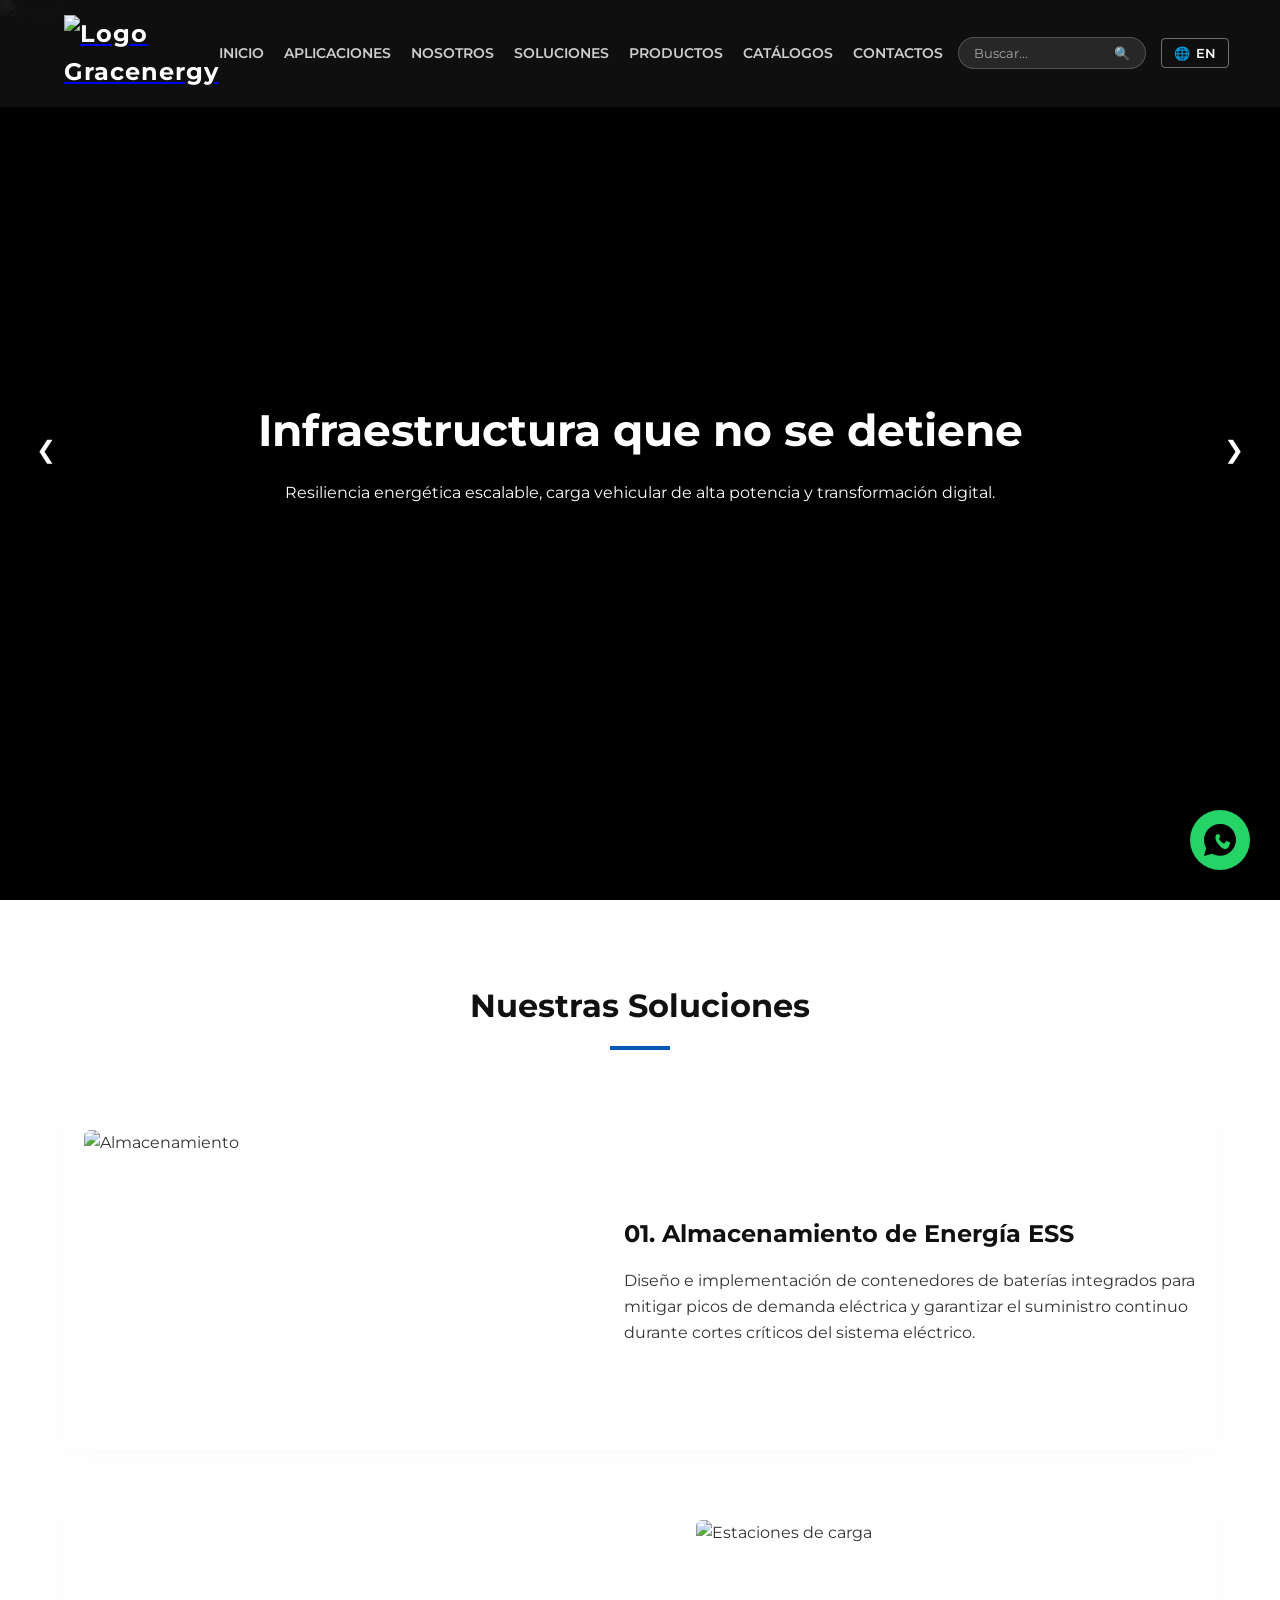
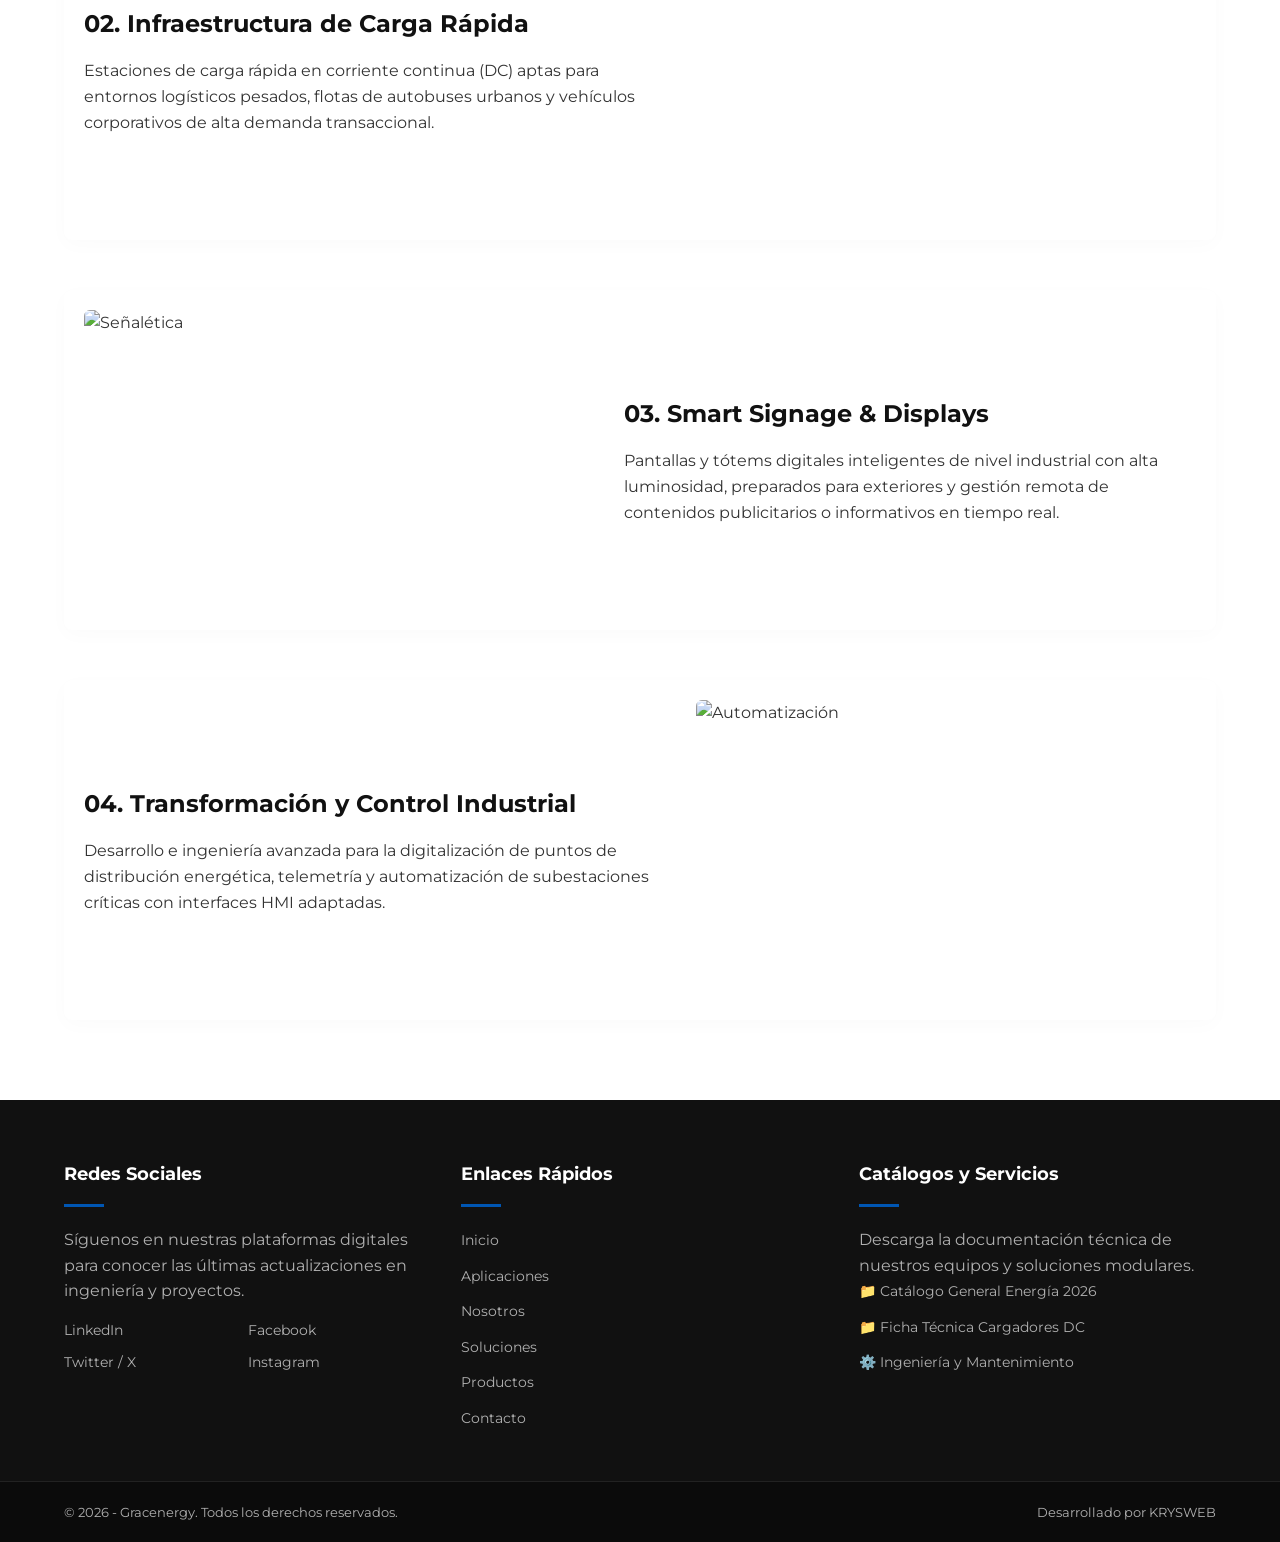
==== index.html @ d06b2e14 "Commit index" ====
<!DOCTYPE html>
<html lang="es">
<head>
    <meta charset="UTF-8">
    <meta name="viewport" content="width=device-width, initial-scale=1.0">
    <title>Gracenergy</title>
    <link rel="preconnect" href="https://fonts.googleapis.com">
    <link rel="preconnect" href="https://fonts.gstatic.com" crossorigin>
    <link href="https://fonts.googleapis.com/css2?family=Montserrat:wght@300;400;600;700&display=swap" rel="stylesheet">
    <link rel="stylesheet" href="style.css">
</head>
<body>

<header class="navbar" id="navbar">
    <div class="nav-container">
        <a href="index.html" class="logo-container">
            <div class="logo-mock">
                <img src="img/logo.png" alt="Logo Gracenergy" class="logo-img">
            </div>
        </a>
        <nav class="nav-menu" id="nav-menu">
            <a href="index.html" class="nav-link" data-key="nav-home">Inicio</a>
            <a href="aplicaciones.html" class="nav-link" data-key="nav-applications">Aplicaciones</a>
            <a href="nosotros.html" class="nav-link" data-key="nav-about">Nosotros</a>
            <a href="soluciones.html" class="nav-link" data-key="nav-solutions">Soluciones</a>
            <a href="productos.html" class="nav-link" data-key="nav-products">Productos</a>
            <a href="catalogos.html" class="nav-link" data-key="nav-catalogos">Catálogos</a>
            <a href="contacto.html" class="nav-link" data-key="nav-contact">Contactos</a>
        </nav>
        
        <div class="search-container">
            <form id="global-search-form" autocomplete="off">
                <input type="text" id="search-input" placeholder="Buscar..." required>
                <button type="submit" id="search-btn">🔍</button>
            </form>
            <div id="search-results-dropdown" class="search-results-box"></div>
        </div>

        <div class="lang-selector">
            <button class="lang-btn" id="lang-btn">🌐 <span id="lang-text">EN</span></button>
        </div>
        <button class="hamburger" id="hamburger" aria-label="Abrir menú">
            <span></span><span></span><span></span>
        </button>
    </div>
</header>

    <section id="inicio" class="carousel-section">
        <div class="carousel-container">
            <div class="carousel-slide active">
                <img src="https://images.unsplash.com/photo-1473341304170-971dccb5ac1e?q=80&w=1920" alt="Slide 1">
                <div class="carousel-caption">
                    <h1 data-key="hero-title">Infraestructura que no se detiene</h1>
                    <p data-key="hero-desc">Resiliencia energética escalable y transformación digital.</p>
                </div>
            </div>
            <div class="carousel-slide">
                <img src="https://images.unsplash.com/photo-1508514177221-188b1cf16e9d?q=80&w=1920" alt="Slide 2">
                <div class="carousel-caption">
                    <h1>Energía Solar Avanzada</h1>
                    <p>Sistemas fotovoltaicos eficientes de alta capacidad industrial.</p>
                </div>
            </div>
            <div class="carousel-slide">
                <img src="https://images.unsplash.com/photo-1548345680-f5475ea5df84?q=80&w=1920" alt="Slide 3">
                <div class="carousel-caption">
                    <h1>Carga Vehicular DC</h1>
                    <p>Infraestructura de carga rápida para flotas comerciales modernas.</p>
                </div>
            </div>
            <div class="carousel-slide">
                <img src="https://images.unsplash.com/photo-1581091226825-a6a2a5aee158?q=80&w=1920" alt="Slide 4">
                <div class="carousel-caption">
                    <h1>Soporte de Ingeniería</h1>
                    <p>Sistemas diseñados bajo estándares rigurosos de resiliencia.</p>
                </div>
            </div>
            <div class="carousel-slide">
                <img src="https://images.unsplash.com/photo-1451187580459-43490279c0fa?q=80&w=1920" alt="Slide 5">
                <div class="carousel-caption">
                    <h1>Sistemas de Almacenamiento</h1>
                    <p>Baterías de alta densidad para continuidad de operaciones.</p>
                </div>
            </div>

            <button class="carousel-arrow prev" id="prevBtn">&#10094;</button>
            <button class="carousel-arrow next" id="nextBtn">&#10095;</button>
        </div>
    </section>

    <section id="soluciones" class="features-vertical section-padding">
        <div class="container">
            <div class="section-header">
                <h2 data-key="solutions-title">Nuestras Soluciones Industriales</h2>
                <div class="bar"></div>
            </div>

            <div class="vertical-list">
                <div class="vertical-item">
                    <div class="item-img-box">
                        <img src="https://images.unsplash.com/photo-1620714223084-8fcacc6dfd8d?q=80&w=600" alt="Almacenamiento">
                    </div>
                    <div class="item-info">
                        <h3>01. Almacenamiento de Energía ESS</h3>
                        <p>Diseño e implementación de contenedores de baterías integrados para mitigar picos de demanda eléctrica y garantizar el suministro continuo durante cortes críticos del sistema eléctrico.</p>
                    </div>
                </div>

                <div class="vertical-item row-reverse">
                    <div class="item-img-box">
                        <img src="https://images.unsplash.com/photo-1563720223185-11003d516935?q=80&w=600" alt="Estaciones de carga">
                    </div>
                    <div class="item-info">
                        <h3>02. Infraestructura de Carga Rápida</h3>
                        <p>Estaciones de carga rápida en corriente continua (DC) aptas para entornos logísticos pesados, flotas de autobuses urbanos y vehículos corporativos de alta demanda transaccional.</p>
                    </div>
                </div>

                <div class="vertical-item">
                    <div class="item-img-box">
                        <img src="https://images.unsplash.com/photo-1460925895917-afdab827c52f?q=80&w=600" alt="Señalética">
                    </div>
                    <div class="item-info">
                        <h3>03. Smart Signage & Displays</h3>
                        <p>Pantallas y tótems digitales inteligentes de nivel industrial con alta luminosidad, preparados para exteriores y gestión remota de contenidos publicitarios o informativos en tiempo real.</p>
                    </div>
                </div>

                <div class="vertical-item row-reverse">
                    <div class="item-img-box">
                        <img src="https://images.unsplash.com/photo-1535557142533-b5e1cc6e2a5d?q=80&w=600" alt="Automatización">
                    </div>
                    <div class="item-info">
                        <h3>04. Transformación y Control Industrial</h3>
                        <p>Desarrollo e ingeniería avanzada para la digitalización de puntos de distribución energética, telemetría y automatización de subestaciones críticas con interfaces HMI adaptadas.</p>
                    </div>
                </div>
            </div>
        </div>
    </section>

    <footer class="main-footer">
        <div class="container footer-grid">
            <div class="footer-col">
                <h3>Redes Sociales</h3>
                <div class="footer-bar"></div>
                <p>Síguenos en nuestras plataformas digitales para conocer las últimas actualizaciones en ingeniería y proyectos.</p>
                <div class="social-links">
                    <a href="#" class="social-item">LinkedIn</a>
                    <a href="#" class="social-item">Facebook</a>
                    <a href="#" class="social-item">Twitter / X</a>
                    <a href="#" class="social-item">Instagram</a>
                </div>
            </div>

            <div class="footer-col">
                <h3>Enlaces Rápidos</h3>
                <div class="footer-bar"></div>
                <ul class="footer-links">
                    <li><a href="#inicio">Inicio</a></li>
                    <li><a href="#aplicaciones">Aplicaciones</a></li>
                    <li><a href="#nosotros">Nosotros</a></li>
                    <li><a href="#soluciones">Soluciones</a></li>
                    <li><a href="#productos">Productos</a></li>
                    <li><a href="#contacto">Contacto</a></li>
                </ul>
            </div>

            <div class="footer-col">
                <h3>Catálogos y Servicios</h3>
                <div class="footer-bar"></div>
                <p>Descarga la documentación técnica de nuestros equipos y soluciones modulares.</p>
                <ul class="catalog-list">
                    <li><a href="#" class="download-link">📁 Catálogo General Energía 2026</a></li>
                    <li><a href="#" class="download-link">📁 Ficha Técnica Cargadores DC</a></li>
                    <li><a href="#" class="download-link">⚙️ Ingeniería y Mantenimiento</a></li>
                </ul>
            </div>
        </div>

        <div class="footer-bottom">
            <div class="container bottom-flex">
                <p>&copy; 2026 - Gracenergy. Todos los derechos reservados.</p>
                <div class="desarrollado">Desarrollado por KRYSWEB</div>
            </div>
        </div>
    </footer>

    <!-- boton de whastapp-->

<a href="https://wa.me/593999999999?text=Hola,%20solicito%20información%20sobre%20sus%20soluciones%20industriales." 
   class="whatsapp-float" 
   target="_blank" 
   rel="noopener noreferrer" 
   aria-label="Contacto por WhatsApp">
    <svg viewBox="0 0 32 32" class="whatsapp-icon">
        <path d="M16 0c-8.837 0-16 7.163-16 16 0 2.825.737 5.58 2.141 8.005l-2.141 7.995 8.176-2.145c2.351 1.28 5.019 1.956 7.824 1.956 8.837 0 16-7.163 16-16s-7.163-16-16-16zm8.932 22.371c-.367 1.033-1.833 2.871-3.791 2.871-.527 0-1.077-.137-1.623-.412-2.315-1.139-4.733-3.765-6.071-5.749-1.259-1.871-2.028-3.957-2.028-5.597 0-2.373 1.503-3.535 2.316-3.535.424 0 .825.104 1.151.411.416.395.992 1.536 1.127 1.831.18.395.127.811-.127 1.139-.175.22-.367.452-.563.68-.216.241-.448.513-.191.956.491.851 1.536 2.379 2.544 3.235 1.056.896 1.947 1.173 2.411 1.173.456 0 .741-.245.991-.536.291-.341.876-1.123 1.216-1.503.351-.395.746-.32 1.173-.137.436.185 2.551 1.192 2.668 1.281.123.085.201.275.147.536z"/>
    </svg>
</a>

    <script src="app.js"></script>
</body>
</html>
---- style.css ----
/* Variables Globales y Reseteo */
:root {
    --primary-color: #0056b3;
    --dark-color: #111111;
    --light-color: #f8f9fa;
    --text-color: #333333;
    --transition-fast: all 0.3s ease;
}

* {
    margin: 0;
    padding: 0;
    box-sizing: border-box;
}

html {
    scroll-behavior: smooth;
}

body {
    font-family: 'Montserrat', sans-serif;
    color: var(--text-color);
    line-height: 1.6;
    background-color: #ffffff;
}

.container {
    width: 90%;
    max-width: 1200px;
    margin: 0 auto;
}

.section-padding {
    padding: 80px 0;
}

/* Navbar Estilo Sticky */
.navbar {
    position: fixed;
    top: 0;
    left: 0;
    width: 100%;
    z-index: 1000;
    /* Cambiado de transparent a un fondo oscuro traslúcido para legibilidad universal */
    background-color: rgba(17, 17, 17, 0.9); 
    transition: var(--transition-fast);
    padding: 15px 0;
    box-shadow: 0 4px 20px rgba(0, 0, 0, 0.15);
}

.navbar.scrolled {
    background-color: rgba(11, 11, 11, 0.98);
    padding: 12px 0;
}

.nav-container {
    display: flex;
    justify-content: space-between;
    align-items: center;
    width: 90%;
    max-width: 1200px;
    margin: 0 auto;
}

.logo {
    font-size: 24px;
    font-weight: 700;
    color: #ffffff;
    text-decoration: none;
    letter-spacing: 1px;
}

.logo span {
    color: var(--primary-color);
}

.logo-mock {
    font-size: 24px;
    font-weight: 700;
    color: #ffffff;
    text-decoration: none;
    letter-spacing: 1px;
}

.logo-mock span {
    color: var(--primary-color);
}

.nav-menu {
    display: flex;
    gap: 20px;
}

.nav-link {
    color: rgba(255, 255, 255, 0.8);
    text-decoration: none;
    font-weight: 600;
    font-size: 14px;
    text-transform: uppercase;
    transition: var(--transition-fast);
    position: relative;
    padding: 5px 0;
}

.nav-link:hover, .nav-link.active {
    color: #ffffff;
}

/* Efecto Línea Hover */
.nav-link::after {
    content: '';
    position: absolute;
    bottom: 0;
    left: 0;
    width: 0;
    height: 2px;
    background-color: var(--primary-color);
    transition: var(--transition-fast);
}

.nav-link:hover::after, .nav-link.active::after {
    width: 100%;
}

.nav-link.active {
    color: rgba(255, 255, 255, 0.8);
}

/* Hero Section */
.hero {
    height: 100vh;
    background: url('https://images.unsplash.com/photo-1473341304170-971dccb5ac1e?q=80&w=1920') no-repeat center center/cover;
    display: flex;
    align-items: center;
    justify-content: center;
    position: relative;
    color: #ffffff;
    text-align: center;
}

.hero-overlay {
    position: absolute;
    top: 0;
    left: 0;
    width: 100%;
    height: 100%;
    background: linear-gradient(135deg, rgba(17,17,17,0.85) 0%, rgba(0,86,179,0.4) 100%);
}

.hero-content {
    position: relative;
    z-index: 2;
    max-width: 800px;
    padding: 0 20px;
}

.hero-content h1 {
    font-size: 48px;
    font-weight: 700;
    margin-bottom: 20px;
    letter-spacing: -1px;
}

.hero-content p {
    font-size: 18px;
    margin-bottom: 40px;
    font-weight: 300;
    color: #e0e0e0;
}

.btn {
    display: inline-block;
    padding: 12px 30px;
    text-decoration: none;
    font-weight: 600;
    border-radius: 4px;
    transition: var(--transition-fast);
    text-transform: uppercase;
    font-size: 14px;
}

.btn-primary {
    background-color: var(--primary-color);
    color: #ffffff;
}

.btn-primary:hover {
    background-color: #004085;
    transform: translateY(-2px);
}

/* Grid de Soluciones */
.section-header {
    text-align: center;
    margin-bottom: 60px;
}

.section-header h2 {
    font-size: 32px;
    font-weight: 700;
    color: var(--dark-color);
}

.section-header .bar {
    width: 60px;
    height: 4px;
    background-color: var(--primary-color);
    margin: 15px auto 0;
}

.solutions-grid {
    display: grid;
    grid-template-columns: repeat(auto-fit, minmax(300px, 1fr));
    gap: 30px;
}

.card {
    background: #ffffff;
    padding: 40px 30px;
    border-radius: 8px;
    box-shadow: 0 10px 30px rgba(0,0,0,0.05);
    border: 1px solid #eeeeee;
    transition: var(--transition-fast);
}

.card:hover {
    transform: translateY(-10px);
    box-shadow: 0 20px 40px rgba(0,86,179,0.1);
    border-color: var(--primary-color);
}

.card-icon {
    font-size: 40px;
    margin-bottom: 20px;
}

.card h3 {
    margin-bottom: 15px;
    font-size: 20px;
    color: var(--dark-color);
}

/* Footer con marca alineada a la izquierda */
.footer {
    background-color: var(--dark-color);
    color: #888888;
    padding: 40px 0;
    font-size: 14px;
}

.footer-content {
    display: flex;
    justify-content: space-between;
    align-items: center;
    flex-wrap: wrap;
    gap: 20px;
}

.footer-bottom-left {
    font-size: 12px;
    color: #555555;
}

/* Menú Hamburguesa para Móviles */
.hamburger {
    display: none;
    cursor: pointer;
    background: none;
    border: none;
    flex-direction: column;
    gap: 6px;
}

.hamburger span {
    width: 25px;
    height: 3px;
    background-color: #ffffff;
    transition: var(--transition-fast);
}

/* Responsividad Básica */
@media (max-width: 768px) {
    .hamburger {
        display: flex;
    }

    .nav-menu {
        position: fixed;
        top: 0;
        right: -100%;
        height: 100vh;
        width: 70%;
        background-color: rgba(17, 17, 17, 0.98);
        flex-direction: column;
        justify-content: center;
        align-items: center;
        transition: var(--transition-fast);
    }

    .nav-menu.active {
        right: 0;
    }

    .hero-content h1 {
        font-size: 32px;
    }
}

/* Selector de Idioma */
.lang-selector {
    display: flex;
    align-items: center;
    z-index: 1001; /* Asegura que se vea sobre capas móviles */
}

.lang-btn {
    background: transparent;
    border: 1px solid rgba(255, 255, 255, 0.4);
    color: #ffffff;
    padding: 6px 12px;
    border-radius: 4px;
    font-family: 'Montserrat', sans-serif;
    font-weight: 600;
    font-size: 13px;
    cursor: pointer;
    display: flex;
    align-items: center;
    gap: 6px;
    transition: var(--transition-fast);
}

.lang-btn:hover {
    background-color: rgba(255, 255, 255, 0.1);
    border-color: #ffffff;
}

/* Ajuste cuando el navbar tiene fondo oscuro (scrolled) */
.navbar.scrolled .lang-btn {
    border-color: rgba(255, 255, 255, 0.2);
}

/* Ajustes de orden en pantallas móviles */
@media (max-width: 768px) {
    .lang-selector {
        margin-left: auto; /* Empuja el botón al centro-derecha */
        margin-right: 15px;
    }
}

/* --- SEGMENTO 1: CARRUSEL --- */
.carousel-section {
    position: relative;
    width: 100%;
    height: 100vh;
    overflow: hidden;
    background-color: #000;
}

.carousel-container {
    position: relative;
    width: 100%;
    height: 100%;
}

.carousel-slide {
    position: absolute;
    top: 0;
    left: 0;
    width: 100%;
    height: 100%;
    opacity: 0;
    transition: opacity 0.8s ease-in-out;
    z-index: 1;
}

.carousel-slide.active {
    opacity: 1;
    z-index: 2;
}

.carousel-slide img {
    width: 100%;
    height: 100%;
    object-fit: cover;
    filter: brightness(0.4);
}

.carousel-caption {
    position: absolute;
    top: 50%;
    left: 50%;
    transform: translate(-50%, -50%);
    color: #ffffff;
    text-align: center;
    z-index: 3;
    width: 85%;
    max-width: 800px;
}

.carousel-caption h1 {
    font-size: 44px;
    margin-bottom: 15px;
    font-weight: 700;
}

.carousel-arrow {
    position: absolute;
    top: 50%;
    transform: translateY(-50%);
    background: rgba(0, 0, 0, 0.4);
    color: #ffffff;
    border: none;
    font-size: 24px;
    padding: 16px;
    cursor: pointer;
    z-index: 10;
    transition: var(--transition-fast);
    border-radius: 4px;
}

.carousel-arrow:hover {
    background: var(--primary-color);
}

.prev { left: 20px; }
.next { right: 20px; }


/* --- SEGMENTO 2: IMÁGENES VERTICALES CON DETALLE --- */
.vertical-list {
    display: flex;
    flex-direction: column;
    gap: 50px;
    margin-top: 40px;
}

.vertical-item {
    display: flex;
    align-items: center;
    gap: 40px;
    background: #ffffff;
    padding: 20px;
    border-radius: 8px;
    box-shadow: 0 5px 20px rgba(0,0,0,0.02);
}

.row-reverse {
    flex-direction: row-reverse;
}

.item-img-box {
    flex: 1;
    max-width: 500px;
    height: 300px;
    overflow: hidden;
    border-radius: 6px;
}

.item-img-box img {
    width: 100%;
    height: 100%;
    object-fit: cover;
    transition: var(--transition-fast);
}

.vertical-item:hover .item-img-box img {
    transform: scale(1.05);
}

.item-info {
    flex: 1;
}

.item-info h3 {
    font-size: 24px;
    color: var(--dark-color);
    margin-bottom: 15px;
}


/* --- SEGMENTO 3: FORMULARIO DE CONTACTO --- */
.contact-section {
    background-color: var(--light-color);
}

.small-container {
    max-width: 650px;
}

.contact-form {
    background: #ffffff;
    padding: 40px;
    border-radius: 8px;
    box-shadow: 0 10px 30px rgba(0,0,0,0.05);
}

.form-group {
    margin-bottom: 20px;
}

.form-group label {
    display: block;
    margin-bottom: 8px;
    font-weight: 600;
    font-size: 14px;
}

.form-group input, .form-group textarea {
    width: 100%;
    padding: 12px;
    border: 1px solid #cccccc;
    border-radius: 4px;
    font-family: 'Montserrat', sans-serif;
    font-size: 14px;
    transition: var(--transition-fast);
}

.form-group input:focus, .form-group textarea:focus {
    border-color: var(--primary-color);
    outline: none;
    box-shadow: 0 0 8px rgba(0, 86, 179, 0.15);
}

.btn-block {
    width: 100%;
    text-align: center;
}


/* --- SEGMENTO 4: FOOTER DE 3 COLUMNAS --- */
.main-footer {
    background-color: var(--dark-color);
    color: #b0b0b0;
    padding: 60px 0 0 0;
}

.footer-grid {
    display: grid;
    grid-template-columns: repeat(3, 1fr);
    gap: 40px;
    margin-bottom: 40px;
}

.footer-col h3 {
    color: #ffffff;
    font-size: 18px;
    margin-bottom: 15px;
}

.footer-bar {
    width: 40px;
    height: 3px;
    background-color: var(--primary-color);
    margin-bottom: 20px;
}

.social-links {
    display: grid;
    grid-template-columns: 1fr 1fr;
    gap: 10px;
    margin-top: 15px;
}

.social-item {
    color: #b0b0b0;
    text-decoration: none;
    font-size: 14px;
    transition: var(--transition-fast);
}

.social-item:hover { color: #ffffff; }

.footer-links, .catalog-list {
    list-style: none;
}

.footer-links li, .catalog-list li {
    margin-bottom: 10px;
}

.footer-links a, .catalog-list a {
    color: #b0b0b0;
    text-decoration: none;
    transition: var(--transition-fast);
    font-size: 14px;
}

.footer-links a:hover, .catalog-list a:hover {
    color: #ffffff;
    padding-left: 5px;
}

/* Fila de cierre fija abajo */
.footer-bottom {
    background-color: #0b0b0b;
    padding: 20px 0;
    border-top: 1px solid #222222;
}

.bottom-flex {
    display: flex;
    justify-content: space-between;
    align-items: center;
    font-size: 13px;
}


/* --- RESPONSIVIDAD COMPLEMENTARIA --- */
@media (max-width: 768px) {
    .vertical-item, .row-reverse {
        flex-direction: column;
        gap: 20px;
    }
    .item-img-box {
        max-width: 100%;
        height: 220px;
    }
    .footer-grid {
        grid-template-columns: 1fr;
        gap: 30px;
    }
    .bottom-flex {
        flex-direction: column;
        gap: 10px;
        text-align: center;
    }
}

/* --- BOTÓN FLOTANTE DE WHATSAPP --- */
.whatsapp-float {
    position: fixed;
    width: 60px;
    height: 60px;
    bottom: 30px;
    right: 30px;
    background-color: #25d366;
    color: #FFF;
    border-radius: 50%;
    text-align: center;
    box-shadow: 0 4px 10px rgba(0, 0, 0, 0.3);
    z-index: 9999; /* Asegura que quede por encima de mapas, footers y carruseles */
    display: flex;
    align-items: center;
    justify-content: center;
    transition: all 0.3s ease;
}

.whatsapp-icon {
    width: 32px;
    height: 32px;
}

/* Efecto Hover interactivo */
.whatsapp-float:hover {
    transform: scale(1.1) translateY(-5px);
    background-color: #20ba5a;
    box-shadow: 0 6px 15px rgba(0, 0, 0, 0.4);
}

/* Adaptación para pantallas más pequeñas */
@media (max-width: 768px) {
    .whatsapp-float {
        width: 50px;
        height: 50px;
        bottom: 20px;
        right: 20px;
    }
    
    .whatsapp-icon {
        width: 26px;
        height: 26px;
    }
}

/* --- COMPONENTE DE BÚSQUEDA GLOBAL --- */
.search-container {
    position: relative;
    display: flex;
    align-items: center;
    margin: 0 15px;
}

#global-search-form {
    display: flex;
    background: rgba(255, 255, 255, 0.1);
    border: 1px solid rgba(255, 255, 255, 0.2);
    border-radius: 20px;
    padding: 2px 10px;
    transition: var(--transition-fast);
}

#global-search-form:focus-within {
    border-color: var(--primary-color);
    background: rgba(255, 255, 255, 0.15);
}

#search-input {
    background: transparent;
    border: none;
    outline: none;
    color: #ffffff;
    font-family: 'Montserrat', sans-serif;
    font-size: 13px;
    padding: 5px;
    width: 140px;
    transition: width 0.4s ease;
}

#search-input::placeholder {
    color: rgba(255, 255, 255, 0.6);
}

/* El buscador se expande levemente al escribir */
#search-input:focus {
    width: 180px;
}

#search-btn {
    background: none;
    border: none;
    color: #ffffff;
    cursor: pointer;
    font-size: 13px;
    padding: 0 5px;
}

/* Desplegable Dinámico de Resultados */
.search-results-box {
    position: absolute;
    top: 45px;
    right: 0;
    width: 280px;
    background-color: rgba(20, 20, 20, 0.98);
    border: 1px solid rgba(255, 255, 255, 0.1);
    border-radius: 8px;
    box-shadow: 0 8px 30px rgba(0, 0, 0, 0.5);
    max-height: 300px;
    overflow-y: auto;
    display: none;
    z-index: 1010;
}

.search-results-box.active {
    display: block;
}

.search-item {
    padding: 12px 15px;
    border-bottom: 1px solid rgba(255, 255, 255, 0.05);
    transition: background 0.2s ease;
}

.search-item:last-child {
    border-bottom: none;
}

.search-item:hover {
    background-color: rgba(255, 255, 255, 0.08);
}

.search-item a {
    text-decoration: none;
    color: #ffffff;
    display: block;
}

.search-item-title {
    font-size: 12px;
    font-weight: 700;
    color: var(--primary-color);
    text-transform: uppercase;
    margin-bottom: 3px;
}

.search-item-text {
    font-size: 11px;
    color: rgba(255, 255, 255, 0.7);
    white-space: nowrap;
    overflow: hidden;
    text-overflow: ellipsis;
}

.search-no-results {
    padding: 15px;
    color: rgba(255, 255, 255, 0.5);
    font-size: 12px;
    text-align: center;
}

/* Responsivo para móviles */
@media (max-width: 768px) {
    .search-container {
        margin: 10px 0;
        order: -1; /* Ubica el buscador arriba en el menú colapsado */
        width: 80%;
    }
    #global-search-form {
        width: 100%;
    }
    #search-input {
        width: 100% !important;
    }
    .search-results-box {
        width: 100%;
        left: 0;
    }
}
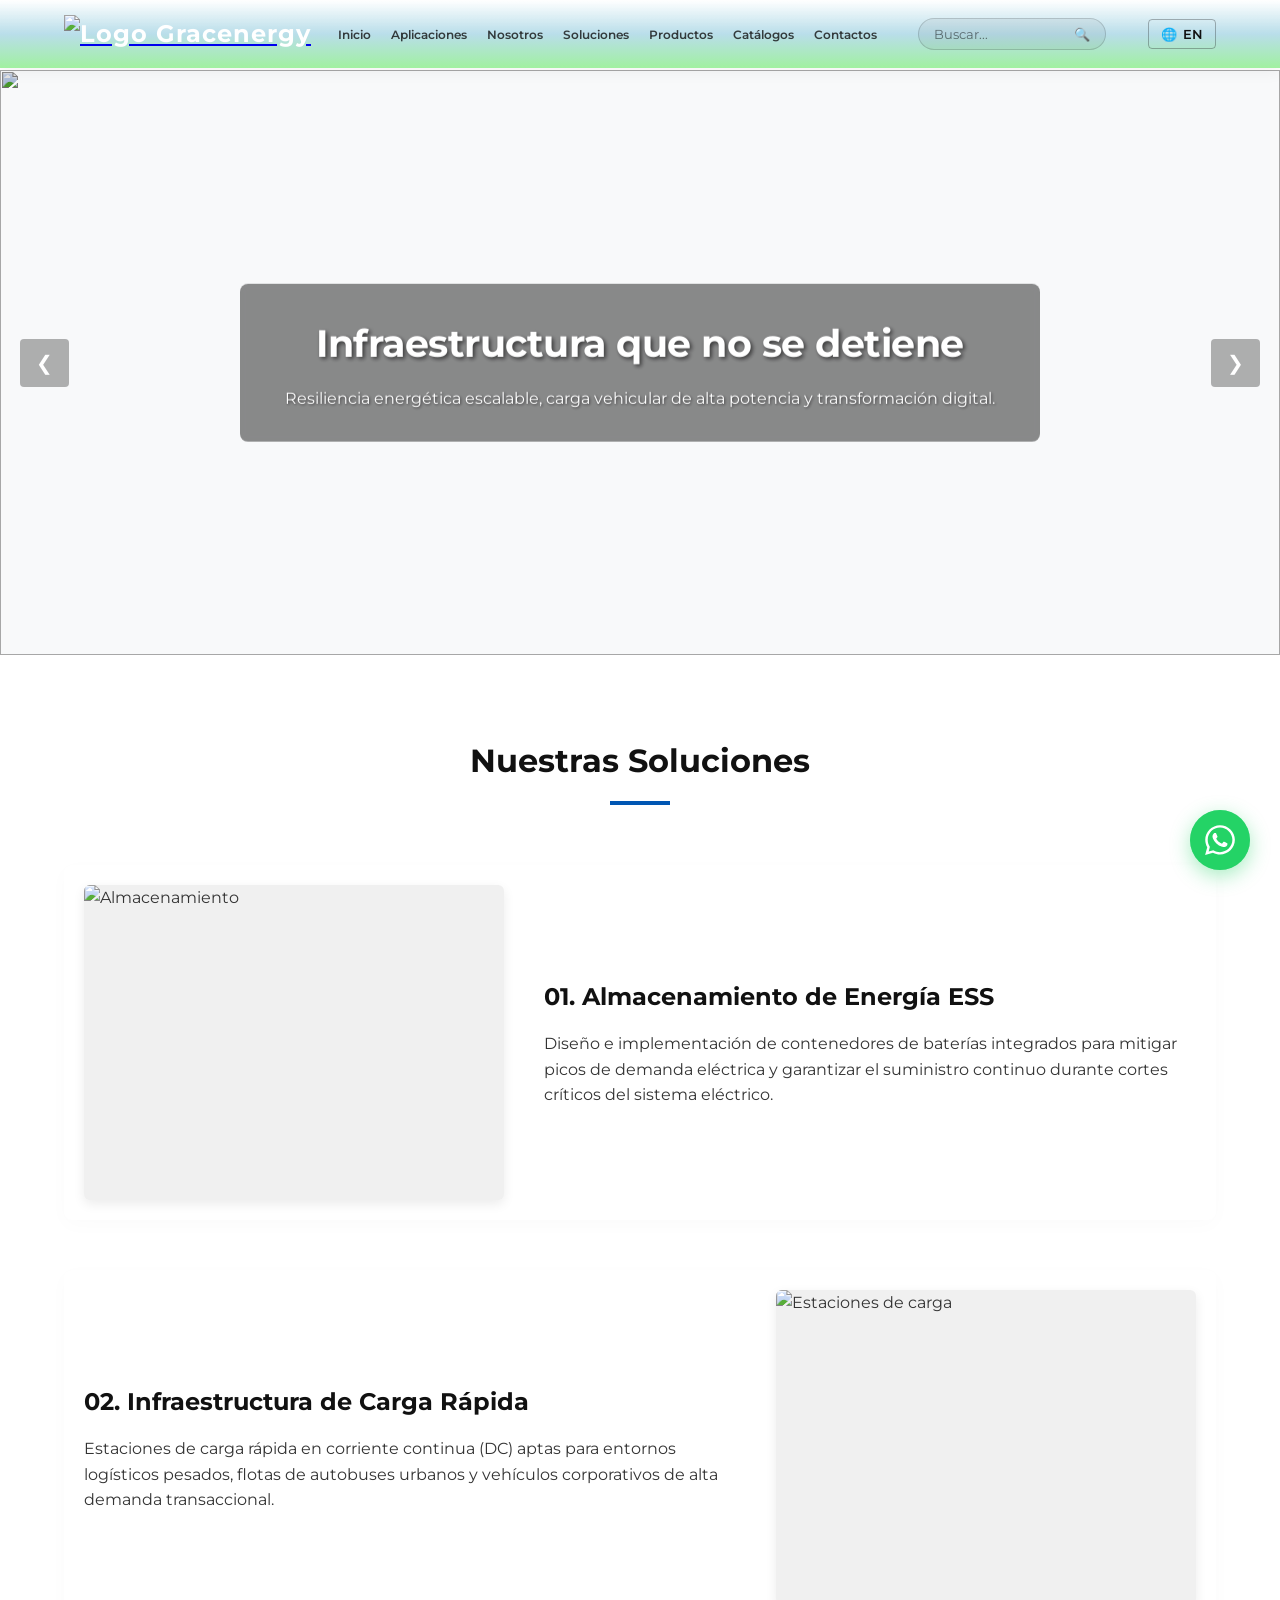
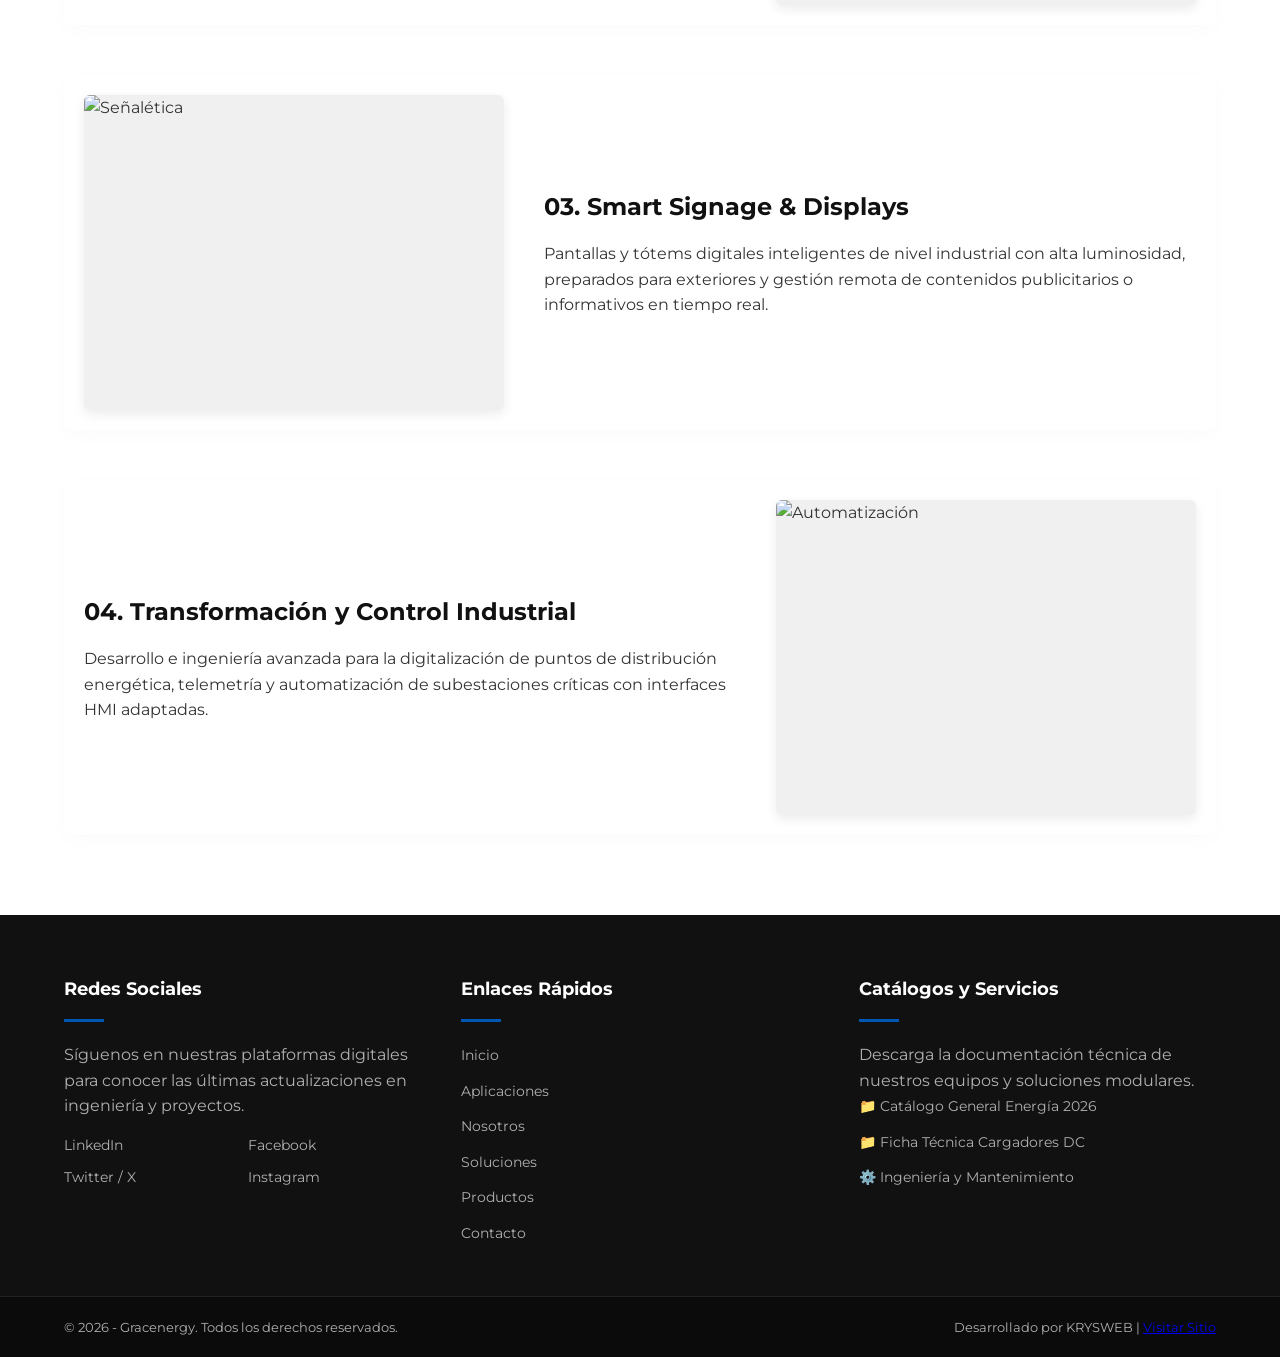
==== commit e5ce6261: "Initial commit" ====
--- a/index.html
+++ b/index.html
@@ -48,35 +48,35 @@
     <section id="inicio" class="carousel-section">
         <div class="carousel-container">
             <div class="carousel-slide active">
-                <img src="https://images.unsplash.com/photo-1473341304170-971dccb5ac1e?q=80&w=1920" alt="Slide 1">
+                <img src="img/banner1.jpeg">
                 <div class="carousel-caption">
                     <h1 data-key="hero-title">Infraestructura que no se detiene</h1>
                     <p data-key="hero-desc">Resiliencia energética escalable y transformación digital.</p>
                 </div>
             </div>
             <div class="carousel-slide">
-                <img src="https://images.unsplash.com/photo-1508514177221-188b1cf16e9d?q=80&w=1920" alt="Slide 2">
+                <img src="img/banner2.jpg">
                 <div class="carousel-caption">
                     <h1>Energía Solar Avanzada</h1>
                     <p>Sistemas fotovoltaicos eficientes de alta capacidad industrial.</p>
                 </div>
             </div>
             <div class="carousel-slide">
-                <img src="https://images.unsplash.com/photo-1548345680-f5475ea5df84?q=80&w=1920" alt="Slide 3">
+                <img src="img/banner3.jpg">
                 <div class="carousel-caption">
                     <h1>Carga Vehicular DC</h1>
                     <p>Infraestructura de carga rápida para flotas comerciales modernas.</p>
                 </div>
             </div>
             <div class="carousel-slide">
-                <img src="https://images.unsplash.com/photo-1581091226825-a6a2a5aee158?q=80&w=1920" alt="Slide 4">
+                <img src="img/banner4.jpg">
                 <div class="carousel-caption">
                     <h1>Soporte de Ingeniería</h1>
                     <p>Sistemas diseñados bajo estándares rigurosos de resiliencia.</p>
                 </div>
             </div>
             <div class="carousel-slide">
-                <img src="https://images.unsplash.com/photo-1451187580459-43490279c0fa?q=80&w=1920" alt="Slide 5">
+                <img src="img/banner5.jpg">
                 <div class="carousel-caption">
                     <h1>Sistemas de Almacenamiento</h1>
                     <p>Baterías de alta densidad para continuidad de operaciones.</p>
@@ -181,7 +181,7 @@
         <div class="footer-bottom">
             <div class="container bottom-flex">
                 <p>&copy; 2026 - Gracenergy. Todos los derechos reservados.</p>
-                <div class="desarrollado">Desarrollado por KRYSWEB</div>
+                <div class="desarrollado">Desarrollado por KRYSWEB | <a href="https://www.krysweb.com/">Visitar Sitio</a></div>
             </div>
         </div>
     </footer>
@@ -193,9 +193,11 @@
    target="_blank" 
    rel="noopener noreferrer" 
    aria-label="Contacto por WhatsApp">
-    <svg viewBox="0 0 32 32" class="whatsapp-icon">
-        <path d="M16 0c-8.837 0-16 7.163-16 16 0 2.825.737 5.58 2.141 8.005l-2.141 7.995 8.176-2.145c2.351 1.28 5.019 1.956 7.824 1.956 8.837 0 16-7.163 16-16s-7.163-16-16-16zm8.932 22.371c-.367 1.033-1.833 2.871-3.791 2.871-.527 0-1.077-.137-1.623-.412-2.315-1.139-4.733-3.765-6.071-5.749-1.259-1.871-2.028-3.957-2.028-5.597 0-2.373 1.503-3.535 2.316-3.535.424 0 .825.104 1.151.411.416.395.992 1.536 1.127 1.831.18.395.127.811-.127 1.139-.175.22-.367.452-.563.68-.216.241-.448.513-.191.956.491.851 1.536 2.379 2.544 3.235 1.056.896 1.947 1.173 2.411 1.173.456 0 .741-.245.991-.536.291-.341.876-1.123 1.216-1.503.351-.395.746-.32 1.173-.137.436.185 2.551 1.192 2.668 1.281.123.085.201.275.147.536z"/>
-    </svg>
+    <div class="whatsapp-pulse-wrapper">
+        <svg xmlns="http://www.w3.org/2000/svg" viewBox="0 0 448 512" class="whatsapp-icon">
+            <path d="M380.9 97.1C339 55.1 283.2 32 223.9 32c-122.4 0-222 99.6-222 222 0 39.1 10.2 77.3 29.6 111L0 480l117.7-30.9c32.4 17.7 68.9 27 106.1 27h.1c122.3 0 224.1-99.6 224.1-222 0-59.3-25.2-115-67.1-157zm-157 341.6c-33.2 0-65.7-8.9-94-25.7l-6.7-4-69.8 18.3L72 359.2l-4.4-7c-18.5-29.4-28.2-63.3-28.2-98.2 0-101.7 82.8-184.5 184.6-184.5 49.3 0 95.6 19.2 130.4 54.1 34.8 34.9 56.2 81.2 56.1 130.5 0 101.8-84.9 184.6-186.6 184.6zm101.2-138.2c-5.5-2.8-32.8-16.2-37.9-18-5.1-1.9-8.8-2.8-12.5 2.8-3.7 5.6-14.3 18-17.6 21.8-3.2 3.7-6.5 4.2-12 1.4-32.6-16.3-54-29.1-75.5-66-5.7-9.8 5.7-9.1 16.3-30.3 1.8-3.7.9-6.9-.5-9.7-1.4-2.8-12.5-30.1-17.1-41.2-4.5-10.8-9.1-9.3-12.5-9.5-3.2-.2-6.9-.2-10.6-.2-3.7 0-9.7 1.4-14.8 6.9-5.1 5.6-19.4 19-19.4 46.3 0 27.3 19.9 53.7 22.6 57.4 2.8 3.7 39.1 59.7 94.8 83.8 35.2 15.2 49 16.5 66.6 13.9 10.7-1.6 32.8-13.4 37.4-26.4 4.6-13 4.6-24.1 3.2-26.4-1.3-2.5-5-3.9-10.5-6.6z"/>
+        </svg>
+    </div>
 </a>
 
     <script src="app.js"></script>
--- a/style.css
+++ b/style.css
@@ -5,6 +5,8 @@
     --light-color: #f8f9fa;
     --text-color: #333333;
     --transition-fast: all 0.3s ease;
+    --logo-blue: rgba(0, 86, 179, 0.95);  
+    --logo-green: rgba(40, 167, 69, 0.95); 
 }
 
 * {
@@ -41,15 +43,27 @@
     left: 0;
     width: 100%;
     z-index: 1000;
-    /* Cambiado de transparent a un fondo oscuro traslúcido para legibilidad universal */
-    background-color: rgba(17, 17, 17, 0.9); 
+    
+    /* Degradado vertical sutil y claro: Blanco -> Azul Cielo -> Verde Menta */
+    background: linear-gradient(
+        to bottom, 
+        rgba(255, 255, 255, 0.95) 0%, 
+        rgba(173, 216, 230, 0.85) 50%, /* Azul claro / Soft Blue */
+        rgba(144, 238, 144, 0.85) 100% /* Verde claro / Mint Green */
+    );
+    
     transition: var(--transition-fast);
     padding: 15px 0;
-    box-shadow: 0 4px 20px rgba(0, 0, 0, 0.15);
+    box-shadow: 0 4px 15px rgba(0, 0, 0, 0.05); /* Sombra más suave */
 }
 
 .navbar.scrolled {
-    background-color: rgba(11, 11, 11, 0.98);
+    background: linear-gradient(
+        to bottom, 
+        rgba(255, 255, 255, 0.98) 0%, 
+        rgba(190, 225, 245, 0.95) 50%, 
+        rgba(175, 240, 175, 0.95) 100%
+    );
     padding: 12px 0;
 }
 
@@ -92,18 +106,18 @@
 }
 
 .nav-link {
-    color: rgba(255, 255, 255, 0.8);
+    color: rgba(17, 17, 17, 0.8); /* Cambiado de blanco a gris oscuro */
     text-decoration: none;
     font-weight: 600;
-    font-size: 14px;
-    text-transform: uppercase;
+    font-size: 12px;            
+    text-transform: none;       
     transition: var(--transition-fast);
     position: relative;
     padding: 5px 0;
 }
 
 .nav-link:hover, .nav-link.active {
-    color: #ffffff;
+    color: var(--primary-color); /* Cambia al azul principal al pasar el cursor */
 }
 
 /* Efecto Línea Hover */
@@ -315,8 +329,8 @@
 
 .lang-btn {
     background: transparent;
-    border: 1px solid rgba(255, 255, 255, 0.4);
-    color: #ffffff;
+    border: 1px solid rgba(17, 17, 17, 0.3); /* Borde oscuro sutil */
+    color: #111111; /* Texto oscuro */
     padding: 6px 12px;
     border-radius: 4px;
     font-family: 'Montserrat', sans-serif;
@@ -330,8 +344,8 @@
 }
 
 .lang-btn:hover {
-    background-color: rgba(255, 255, 255, 0.1);
-    border-color: #ffffff;
+    background-color: rgba(0, 0, 0, 0.05);
+    border-color: #111111;
 }
 
 /* Ajuste cuando el navbar tiene fondo oscuro (scrolled) */
@@ -347,13 +361,14 @@
     }
 }
 
-/* --- SEGMENTO 1: CARRUSEL --- */
+/* --- SEGMENTO 1: CARRUSEL OPTIMIZADO (Más claro, nítido y corto) --- */
 .carousel-section {
     position: relative;
     width: 100%;
-    height: 100vh;
+    height: 65vh; /* REDUCIDO: De 100vh a 65vh para disminuir la altura */
+    margin-top: 70px; /* Evita que el menú tricolor tape el inicio de las imágenes */
     overflow: hidden;
-    background-color: #000;
+    background-color: #f8f9fa;
 }
 
 .carousel-container {
@@ -381,8 +396,15 @@
 .carousel-slide img {
     width: 100%;
     height: 100%;
-    object-fit: cover;
-    filter: brightness(0.4);
+    /* Asegura que la imagen cubra el espacio manteniendo su relación de aspecto original */
+    object-fit: cover; 
+    object-position: center center;
+    
+    /* Evita la degradación visual al reescalar */
+    image-rendering: auto; 
+    
+    /* MEJORA: Un ligero aumento de contraste ayuda a que los detalles se vean más definidos */
+    filter: brightness(0.85) contrast(1.1); 
 }
 
 .carousel-caption {
@@ -395,23 +417,38 @@
     z-index: 3;
     width: 85%;
     max-width: 800px;
+    
+    /* MEJORA: Fondo sutil oscuro protector para asegurar legibilidad sobre imágenes claras */
+    background: rgba(0, 0, 0, 0.45); 
+    padding: 30px;
+    border-radius: 8px;
+    backdrop-filter: blur(4px); /* Suaviza el fondo de la imagen detrás del texto */
 }
 
 .carousel-caption h1 {
-    font-size: 44px;
-    margin-bottom: 15px;
+    font-size: 38px; /* Ajustado proporcionalmente a la nueva altura */
+    margin-bottom: 12px;
     font-weight: 700;
-}
-
+    letter-spacing: -0.5px;
+    text-shadow: 2px 2px 4px rgba(0,0,0,0.6);
+}
+
+.carousel-caption p {
+    font-size: 16px;
+    font-weight: 400;
+    text-shadow: 1px 1px 3px rgba(0,0,0,0.6);
+}
+
+/* Flechas de navegación adaptadas al nuevo alto */
 .carousel-arrow {
     position: absolute;
     top: 50%;
     transform: translateY(-50%);
-    background: rgba(0, 0, 0, 0.4);
+    background: rgba(0, 0, 0, 0.3);
     color: #ffffff;
     border: none;
-    font-size: 24px;
-    padding: 16px;
+    font-size: 20px;
+    padding: 12px 16px;
     cursor: pointer;
     z-index: 10;
     transition: var(--transition-fast);
@@ -424,6 +461,27 @@
 
 .prev { left: 20px; }
 .next { right: 20px; }
+
+/* Ajuste responsivo para que mantenga proporciones óptimas en móviles */
+@media (max-width: 768px) {
+    .carousel-section {
+        height: 45vh; /* Más bajo en dispositivos móviles */
+    }
+    .carousel-caption {
+        padding: 15px;
+        width: 90%;
+    }
+    .carousel-caption h1 {
+        font-size: 24px;
+    }
+    .carousel-caption p {
+        font-size: 13px;
+    }
+    .carousel-arrow {
+        padding: 8px 12px;
+        font-size: 16px;
+    }
+}
 
 
 /* --- SEGMENTO 2: IMÁGENES VERTICALES CON DETALLE --- */
@@ -450,10 +508,13 @@
 
 .item-img-box {
     flex: 1;
-    max-width: 500px;
-    height: 300px;
+    max-width: 420px; /* Reducido de 500px a 420px para hacerlas más compactas */
+    aspect-ratio: 4 / 3; /* Fuerza una proporción estándar perfecta para fotografía industrial */
+    height: auto; /* Eliminamos el hardcode de 300px */
     overflow: hidden;
     border-radius: 6px;
+    background-color: #f0f0f0; /* Fondo gris sutil mientras carga la imagen */
+    box-shadow: 0 4px 12px rgba(0, 0, 0, 0.08);
 }
 
 .item-img-box img {
@@ -461,6 +522,9 @@
     height: 100%;
     object-fit: cover;
     transition: var(--transition-fast);
+    /* Previene el desenfoque durante la animación de escala (hover) */
+    backface-visibility: hidden;
+    transform: translateZ(0); 
 }
 
 .vertical-item:hover .item-img-box img {
@@ -626,7 +690,7 @@
     }
 }
 
-/* --- BOTÓN FLOTANTE DE WHATSAPP --- */
+/* --- BOTÓN FLOTANTE DE WHATSAPP MODERNIZADO --- */
 .whatsapp-float {
     position: fixed;
     width: 60px;
@@ -634,41 +698,95 @@
     bottom: 30px;
     right: 30px;
     background-color: #25d366;
-    color: #FFF;
+    color: #ffffff;
     border-radius: 50%;
     text-align: center;
-    box-shadow: 0 4px 10px rgba(0, 0, 0, 0.3);
-    z-index: 9999; /* Asegura que quede por encima de mapas, footers y carruseles */
+    box-shadow: 0 6px 20px rgba(37, 211, 102, 0.4);
+    z-index: 9999; 
     display: flex;
     align-items: center;
     justify-content: center;
-    transition: all 0.3s ease;
-}
-
+    text-decoration: none;
+    transition: transform 0.3s cubic-bezier(0.175, 0.885, 0.32, 1.275), background-color 0.3s ease, box-shadow 0.3s ease;
+}
+
+/* Contenedor interno para aislar la animación de pulso */
+.whatsapp-pulse-wrapper {
+    width: 100%;
+    height: 100%;
+    display: flex;
+    align-items: center;
+    justify-content: center;
+    position: relative;
+    border-radius: 50%;
+}
+
+/* Efecto de onda expansiva profesional */
+.whatsapp-pulse-wrapper::before {
+    content: '';
+    position: absolute;
+    width: 100%;
+    height: 100%;
+    background-color: #25d366;
+    border-radius: 50%;
+    z-index: -1;
+    animation: waPulse 2.5s infinite;
+    opacity: 0.4;
+}
+
+/* Icono optimizado para evitar deformaciones vectoriales */
 .whatsapp-icon {
-    width: 32px;
-    height: 32px;
-}
-
-/* Efecto Hover interactivo */
+    width: 34px;
+    height: 34px;
+    fill: #ffffff;
+    display: block;
+    object-fit: contain; /* Fuerza a mantener la proporción nativa del teléfono */
+    transition: transform 0.3s ease;
+}
+
+/* Efectos de interacción (Hover) */
 .whatsapp-float:hover {
-    transform: scale(1.1) translateY(-5px);
+    transform: scale(1.08) translateY(-5px);
     background-color: #20ba5a;
-    box-shadow: 0 6px 15px rgba(0, 0, 0, 0.4);
-}
-
-/* Adaptación para pantallas más pequeñas */
+    box-shadow: 0 9px 28px rgba(32, 186, 90, 0.6);
+}
+
+.whatsapp-float:hover .whatsapp-icon {
+    transform: rotate(8deg) scale(1.05);
+}
+
+/* Animación de Ondas */
+@keyframes waPulse {
+    0% {
+        transform: scale(1);
+        opacity: 0.4;
+    }
+    50% {
+        opacity: 0.15;
+    }
+    100% {
+        transform: scale(1.5);
+        opacity: 0;
+    }
+}
+
+/* Adaptación Responsiva Consistente */
 @media (max-width: 768px) {
     .whatsapp-float {
-        width: 50px;
-        height: 50px;
-        bottom: 20px;
-        right: 20px;
+        width: 52px;
+        height: 52px;
+        bottom: 25px;
+        right: 25px;
+        box-shadow: 0 4px 15px rgba(37, 211, 102, 0.35);
     }
     
     .whatsapp-icon {
-        width: 26px;
-        height: 26px;
+        width: 28px;
+        height: 28px;
+    }
+    
+    .whatsapp-pulse-wrapper::before {
+        animation: waPulse 3s infinite;
     }
 }
 
@@ -682,8 +800,8 @@
 
 #global-search-form {
     display: flex;
-    background: rgba(255, 255, 255, 0.1);
-    border: 1px solid rgba(255, 255, 255, 0.2);
+    background: rgba(0, 0, 0, 0.05);
+    border: 1px solid rgba(0, 0, 0, 0.15);
     border-radius: 20px;
     padding: 2px 10px;
     transition: var(--transition-fast);
@@ -698,7 +816,7 @@
     background: transparent;
     border: none;
     outline: none;
-    color: #ffffff;
+    color: #111111; /* Texto del buscador en oscuro */
     font-family: 'Montserrat', sans-serif;
     font-size: 13px;
     padding: 5px;
@@ -707,7 +825,7 @@
 }
 
 #search-input::placeholder {
-    color: rgba(255, 255, 255, 0.6);
+    color: rgba(0, 0, 0, 0.5); 
 }
 
 /* El buscador se expande levemente al escribir */
@@ -718,7 +836,7 @@
 #search-btn {
     background: none;
     border: none;
-    color: #ffffff;
+    color: #111111;
     cursor: pointer;
     font-size: 13px;
     padding: 0 5px;
@@ -804,4 +922,13 @@
         width: 100%;
         left: 0;
     }
+}
+
+img {
+    max-width: 100%;
+    height: auto;
+    display: block;
+    /* Optimiza el renderizado del navegador para evitar bordes ruidosos o pixelados */
+    image-rendering: -webkit-optimize-contrast;
+    image-rendering: crisp-edges;
 }
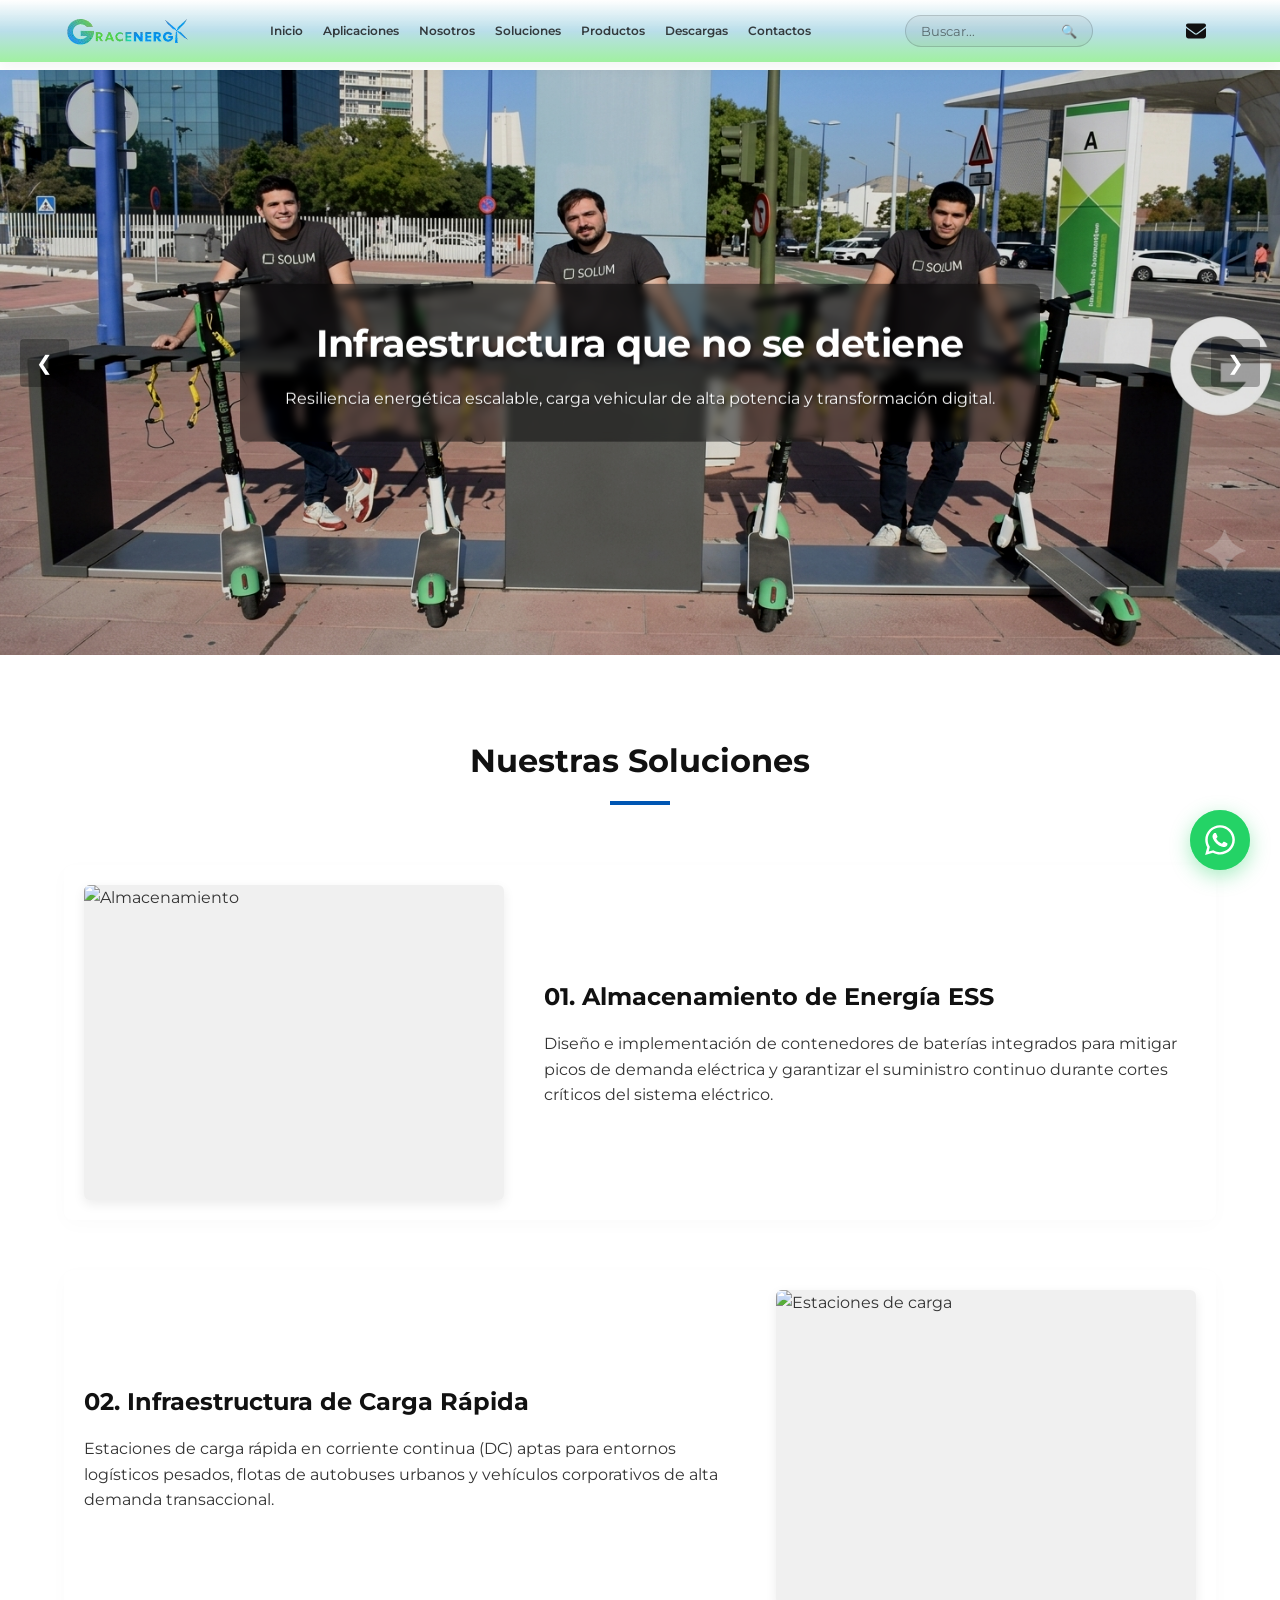
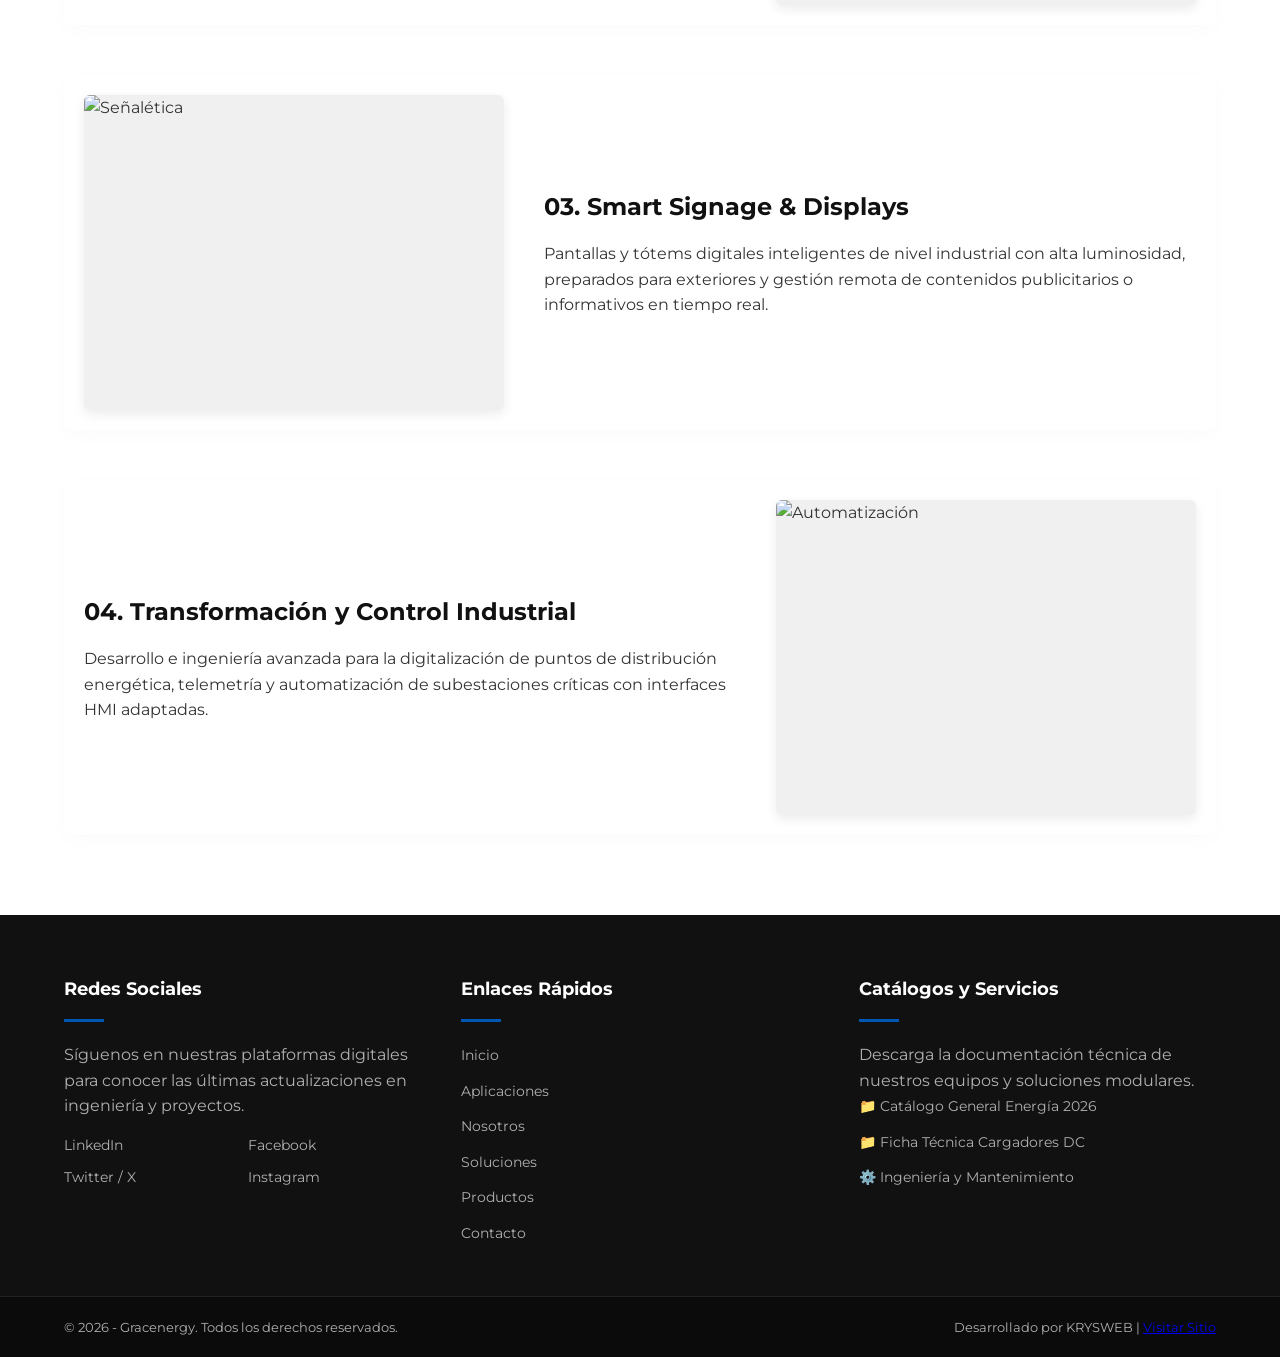
==== commit 110e4b97: "Initial commit html" ====
--- a/index.html
+++ b/index.html
@@ -24,7 +24,7 @@
             <a href="nosotros.html" class="nav-link" data-key="nav-about">Nosotros</a>
             <a href="soluciones.html" class="nav-link" data-key="nav-solutions">Soluciones</a>
             <a href="productos.html" class="nav-link" data-key="nav-products">Productos</a>
-            <a href="catalogos.html" class="nav-link" data-key="nav-catalogos">Catálogos</a>
+            <a href="descargas.html" class="nav-link" data-key="nav-catalogos">Descargas</a>
             <a href="contacto.html" class="nav-link" data-key="nav-contact">Contactos</a>
         </nav>
         
@@ -36,9 +36,17 @@
             <div id="search-results-dropdown" class="search-results-box"></div>
         </div>
 
+        <div class="webmail-container" style="display: flex; align-items: center; margin-right: 10px;">
+            <a href="https://gracenergyweb.com/webmail/log-in" target="_blank" rel="noopener noreferrer" class="webmail-link" title="Webmail" style="display: flex; align-items: center; text-decoration: none; color: #111111; transition: var(--transition-fast);">
+                <svg xmlns="http://www.w3.org/2000/svg" viewBox="0 0 512 512" style="width: 20px; height: 20px; fill: currentColor;">
+                    <path d="M48 64C21.5 64 0 85.5 0 112c0 15.1 7.1 29.3 19.2 38.4L236.8 313.6c11.4 8.5 27 8.5 38.4 0L492.8 150.4c12.1-9.1 19.2-23.3 19.2-38.4c0-26.5-21.5-48-48-48H48zM0 176V384c0 35.3 28.7 64 64 64H448c35.3 0 64-28.7 64-64V176L294.4 339.2c-22.8 17.1-54 17.1-76.8 0L0 176z"/>
+                </svg>
+            </a>
+        </div>
+<!--
         <div class="lang-selector">
             <button class="lang-btn" id="lang-btn">🌐 <span id="lang-text">EN</span></button>
-        </div>
+        </div>  -->
         <button class="hamburger" id="hamburger" aria-label="Abrir menú">
             <span></span><span></span><span></span>
         </button>
--- a/style.css
+++ b/style.css
@@ -931,4 +931,239 @@
     /* Optimiza el renderizado del navegador para evitar bordes ruidosos o pixelados */
     image-rendering: -webkit-optimize-contrast;
     image-rendering: crisp-edges;
+}
+
+/* --- COMPONENTE INTERACTIVO DE CATÁLOGOS --- */
+
+.catalog-section {
+    background-color: var(--light-color);
+    min-height: 75vh;
+    margin-top: 70px;
+}
+
+.catalog-controls {
+    display: flex;
+    justify-content: space-between;
+    align-items: center;
+    gap: 20px;
+    margin-bottom: 40px;
+    background: #ffffff;
+    padding: 20px;
+    border-radius: 8px;
+    box-shadow: 0 4px 15px rgba(0, 0, 0, 0.02);
+}
+
+.filter-box {
+    display: flex;
+    align-items: center;
+    gap: 12px;
+    flex: 1;
+}
+
+.filter-box label {
+    font-weight: 600;
+    font-size: 14px;
+    color: var(--dark-color);
+}
+
+.catalog-select {
+    padding: 10px 15px;
+    border: 1px solid #cccccc;
+    border-radius: 4px;
+    font-family: 'Montserrat', sans-serif;
+    font-size: 14px;
+    color: var(--text-color);
+    background-color: #ffffff;
+    outline: none;
+    cursor: pointer;
+    min-width: 240px;
+    transition: var(--transition-fast);
+}
+
+.catalog-select:focus {
+    border-color: var(--primary-color);
+    box-shadow: 0 0 8px rgba(0, 86, 179, 0.15);
+}
+
+.search-box-local {
+    position: relative;
+    flex: 1;
+    max-width: 400px;
+}
+
+#catalog-search {
+    width: 100%;
+    padding: 10px 40px 10px 15px;
+    border: 1px solid #cccccc;
+    border-radius: 4px;
+    font-family: 'Montserrat', sans-serif;
+    font-size: 14px;
+    outline: none;
+    transition: var(--transition-fast);
+}
+
+#catalog-search:focus {
+    border-color: var(--primary-color);
+    box-shadow: 0 0 8px rgba(0, 86, 179, 0.15);
+}
+
+.search-clear {
+    position: absolute;
+    right: 15px;
+    top: 50%;
+    transform: translateY(-50%);
+    font-size: 20px;
+    color: #999999;
+    cursor: pointer;
+    display: none;
+}
+
+.search-clear:hover {
+    color: var(--dark-color);
+}
+
+/* Grilla Visual de Tarjetas */
+.catalog-grid {
+    display: grid;
+    grid-template-columns: repeat(auto-fill, minmax(320px, 1fr));
+    gap: 30px;
+}
+
+.file-card {
+    background: #ffffff;
+    border-radius: 8px;
+    box-shadow: 0 5px 20px rgba(0,0,0,0.02);
+    border: 1px solid #eeeeee;
+    padding: 25px;
+    display: flex;
+    flex-direction: column;
+    justify-content: space-between;
+    transition: var(--transition-fast);
+    position: relative;
+    overflow: hidden;
+}
+
+.file-card::before {
+    content: '';
+    position: absolute;
+    top: 0;
+    left: 0;
+    width: 4px;
+    height: 100%;
+    background-color: #cccccc;
+    transition: var(--transition-fast);
+}
+
+.file-card.type-catalogos::before { background-color: var(--primary-color); }
+.file-card.type-fichas::before { background-color: #e67e22; }
+.file-card.type-manuales::before { background-color: #27ae60; }
+
+.file-card:hover {
+    transform: translateY(-5px);
+    box-shadow: 0 12px 30px rgba(0,0,0,0.08);
+}
+
+.file-tag {
+    align-self: flex-start;
+    font-size: 11px;
+    font-weight: 700;
+    text-transform: uppercase;
+    padding: 3px 8px;
+    border-radius: 3px;
+    margin-bottom: 15px;
+    color: #ffffff;
+}
+
+.tag-catalogos { background-color: var(--primary-color); }
+.tag-fichas { background-color: #e67e22; }
+.tag-manuales { background-color: #27ae60; }
+
+.file-info h3 {
+    font-size: 17px;
+    color: var(--dark-color);
+    margin-bottom: 10px;
+    line-height: 1.4;
+}
+
+.file-info p {
+    font-size: 13px;
+    color: #666666;
+    margin-bottom: 20px;
+}
+
+.file-meta {
+    font-size: 11px;
+    color: #999999;
+    margin-bottom: 20px;
+    display: flex;
+    gap: 15px;
+}
+
+.file-actions {
+    display: flex;
+    gap: 10px;
+}
+
+.btn-file {
+    flex: 1;
+    padding: 10px;
+    text-align: center;
+    font-size: 12px;
+    font-weight: 600;
+    text-decoration: none;
+    border-radius: 4px;
+    transition: var(--transition-fast);
+    cursor: pointer;
+}
+
+.btn-view {
+    background-color: var(--light-color);
+    color: var(--dark-color);
+    border: 1px solid #dddddd;
+}
+
+.btn-view:hover {
+    background-color: #e2e6ea;
+}
+
+.btn-download {
+    background-color: var(--dark-color);
+    color: #ffffff;
+}
+
+.btn-download:hover {
+    background-color: var(--primary-color);
+}
+
+.catalog-no-results {
+    grid-column: 1 / -1;
+    text-align: center;
+    padding: 60px 20px;
+    background: #ffffff;
+    border-radius: 8px;
+    color: #777777;
+    font-size: 15px;
+}
+
+/* Responsividad */
+@media (max-width: 768px) {
+    .catalog-controls {
+        flex-direction: column;
+        align-items: stretch;
+    }
+    .filter-box {
+        flex-direction: column;
+        align-items: flex-start;
+    }
+    .catalog-select {
+        width: 100%;
+    }
+    .search-box-local {
+        max-width: 100%;
+    }
+}
+
+.webmail-link:hover {
+    color: var(--primary-color) !important;
+    transform: scale(1.05);
 }
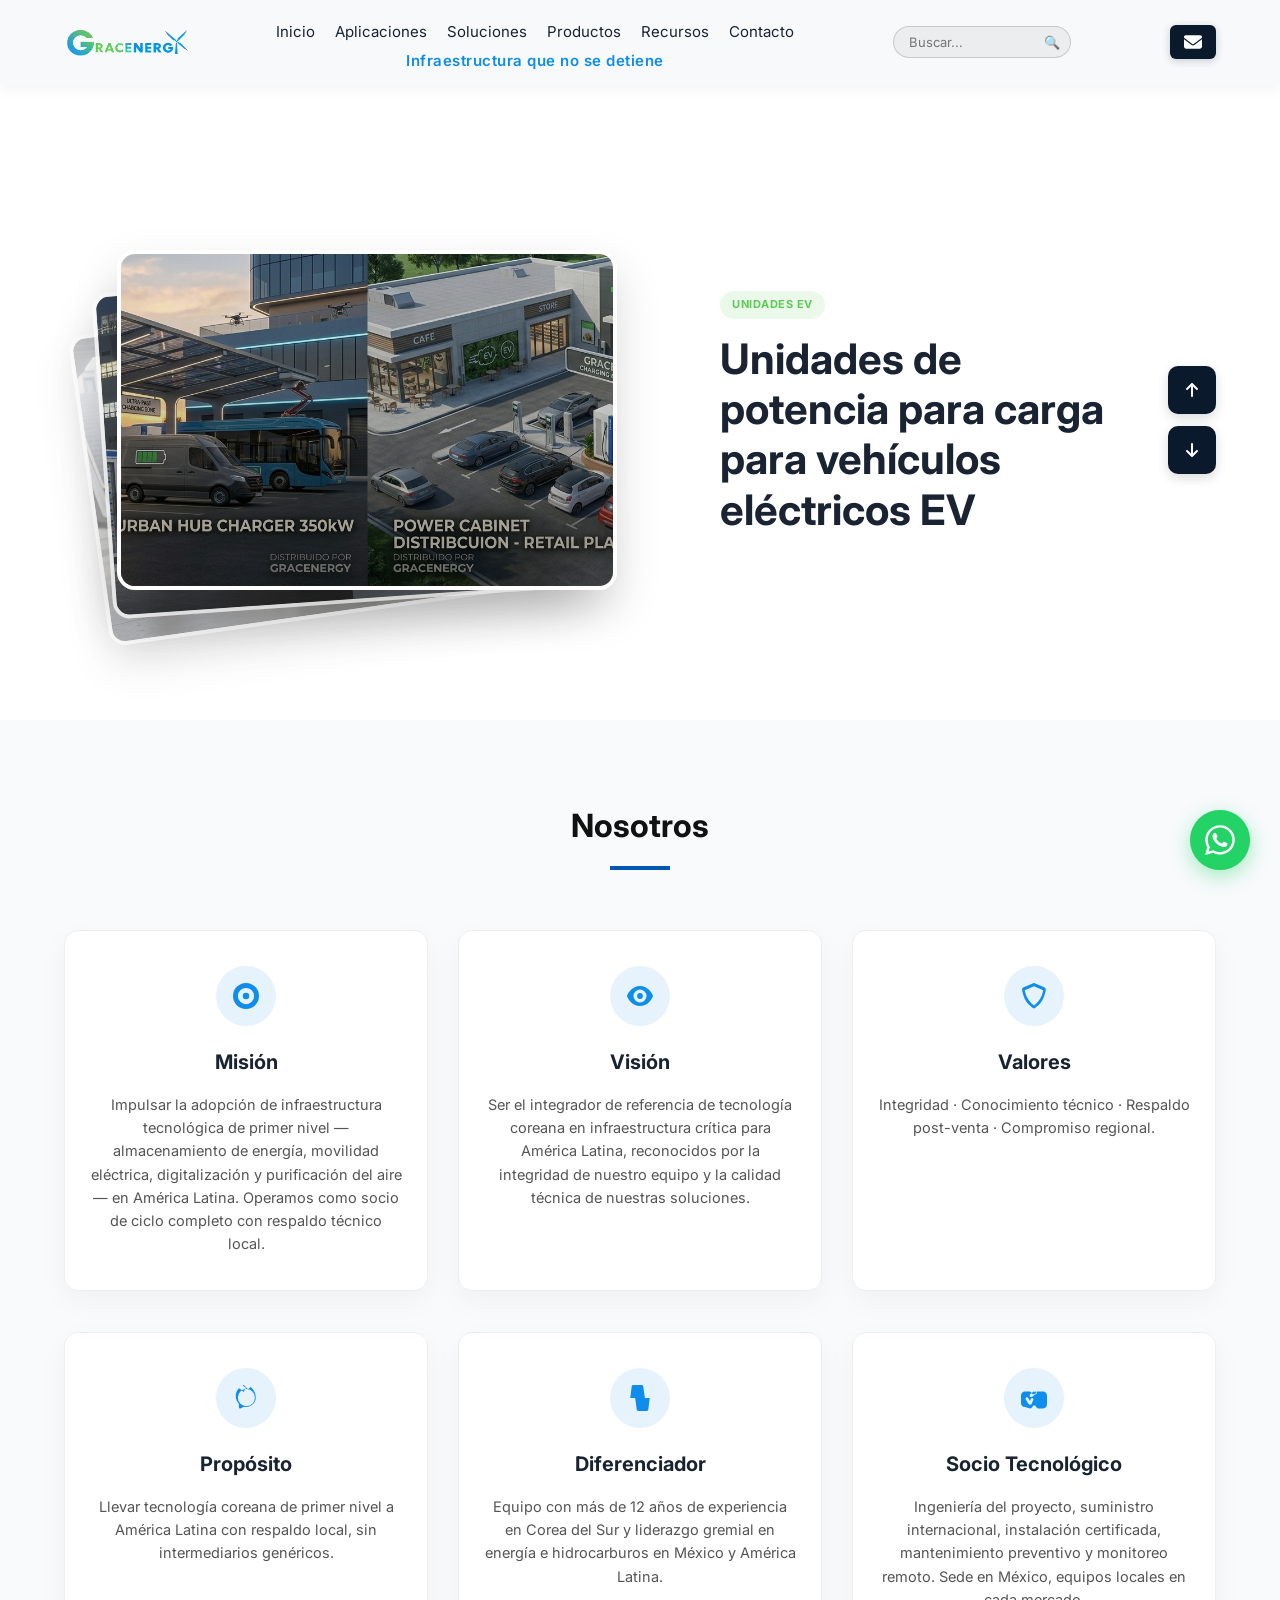
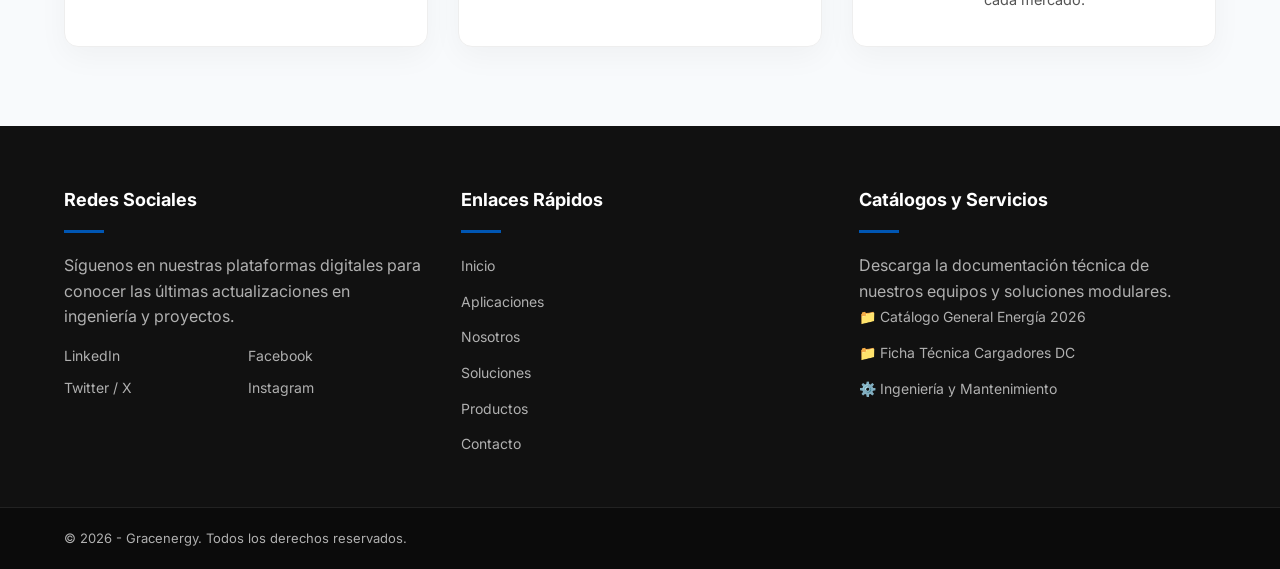
==== commit a4fb29a9: "Initial commit 3" ====
--- a/index.html
+++ b/index.html
@@ -6,7 +6,7 @@
     <title>Gracenergy</title>
     <link rel="preconnect" href="https://fonts.googleapis.com">
     <link rel="preconnect" href="https://fonts.gstatic.com" crossorigin>
-    <link href="https://fonts.googleapis.com/css2?family=Montserrat:wght@300;400;600;700&display=swap" rel="stylesheet">
+    <link href="https://fonts.googleapis.com/css2?family=Inter:wght@300;400;500;600;700;800&display=swap" rel="stylesheet">
     <link rel="stylesheet" href="style.css">
 </head>
 <body>
@@ -18,15 +18,23 @@
                 <img src="img/logo.png" alt="Logo Gracenergy" class="logo-img">
             </div>
         </a>
-        <nav class="nav-menu" id="nav-menu">
-            <a href="index.html" class="nav-link" data-key="nav-home">Inicio</a>
-            <a href="aplicaciones.html" class="nav-link" data-key="nav-applications">Aplicaciones</a>
-            <a href="nosotros.html" class="nav-link" data-key="nav-about">Nosotros</a>
-            <a href="soluciones.html" class="nav-link" data-key="nav-solutions">Soluciones</a>
-            <a href="productos.html" class="nav-link" data-key="nav-products">Productos</a>
-            <a href="descargas.html" class="nav-link" data-key="nav-catalogos">Descargas</a>
-            <a href="contacto.html" class="nav-link" data-key="nav-contact">Contactos</a>
-        </nav>
+        
+        <!-- CONTENEDOR DE NAVEGACIÓN + FRASE ABAJO -->
+        <div class="nav-and-stripe-wrapper">
+            <nav class="nav-menu" id="nav-menu">
+                <a href="index.html" class="nav-link">Inicio</a>
+                <a href="aplicaciones.html" class="nav-link">Aplicaciones</a>
+                <a href="soluciones.html" class="nav-link">Soluciones</a>
+                <a href="productos.html" class="nav-link">Productos</a>
+                <a href="recursos.html" class="nav-link">Recursos</a>
+                <a href="contacto.html" class="nav-link">Contacto</a>
+            </nav>
+            
+            <!-- SE MOVIÓ AQUÍ: Queda vinculada directamente debajo de los links anteriores -->
+            <div class="corporate-stripe">
+                <p class="stripe-text">Infraestructura que no se detiene</p>
+            </div>
+        </div>
         
         <div class="search-container">
             <form id="global-search-form" autocomplete="off">
@@ -36,114 +44,163 @@
             <div id="search-results-dropdown" class="search-results-box"></div>
         </div>
 
-        <div class="webmail-container" style="display: flex; align-items: center; margin-right: 10px;">
-            <a href="https://gracenergyweb.com/webmail/log-in" target="_blank" rel="noopener noreferrer" class="webmail-link" title="Webmail" style="display: flex; align-items: center; text-decoration: none; color: #111111; transition: var(--transition-fast);">
-                <svg xmlns="http://www.w3.org/2000/svg" viewBox="0 0 512 512" style="width: 20px; height: 20px; fill: currentColor;">
+        <div class="webmail-container">
+            <a href="https://gracenergyweb.com/webmail/log-in" target="_blank" rel="noopener noreferrer" class="webmail-btn" title="Webmail">
+                <svg xmlns="http://www.w3.org/2000/svg" viewBox="0 0 512 512">
                     <path d="M48 64C21.5 64 0 85.5 0 112c0 15.1 7.1 29.3 19.2 38.4L236.8 313.6c11.4 8.5 27 8.5 38.4 0L492.8 150.4c12.1-9.1 19.2-23.3 19.2-38.4c0-26.5-21.5-48-48-48H48zM0 176V384c0 35.3 28.7 64 64 64H448c35.3 0 64-28.7 64-64V176L294.4 339.2c-22.8 17.1-54 17.1-76.8 0L0 176z"/>
                 </svg>
             </a>
         </div>
-<!--
-        <div class="lang-selector">
-            <button class="lang-btn" id="lang-btn">🌐 <span id="lang-text">EN</span></button>
-        </div>  -->
+
         <button class="hamburger" id="hamburger" aria-label="Abrir menú">
             <span></span><span></span><span></span>
         </button>
     </div>
 </header>
 
-    <section id="inicio" class="carousel-section">
-        <div class="carousel-container">
-            <div class="carousel-slide active">
-                <img src="img/banner1.jpeg">
-                <div class="carousel-caption">
-                    <h1 data-key="hero-title">Infraestructura que no se detiene</h1>
-                    <p data-key="hero-desc">Resiliencia energética escalable y transformación digital.</p>
-                </div>
-            </div>
-            <div class="carousel-slide">
-                <img src="img/banner2.jpg">
-                <div class="carousel-caption">
-                    <h1>Energía Solar Avanzada</h1>
-                    <p>Sistemas fotovoltaicos eficientes de alta capacidad industrial.</p>
-                </div>
-            </div>
-            <div class="carousel-slide">
-                <img src="img/banner3.jpg">
-                <div class="carousel-caption">
-                    <h1>Carga Vehicular DC</h1>
-                    <p>Infraestructura de carga rápida para flotas comerciales modernas.</p>
-                </div>
-            </div>
-            <div class="carousel-slide">
-                <img src="img/banner4.jpg">
-                <div class="carousel-caption">
-                    <h1>Soporte de Ingeniería</h1>
-                    <p>Sistemas diseñados bajo estándares rigurosos de resiliencia.</p>
-                </div>
-            </div>
-            <div class="carousel-slide">
-                <img src="img/banner5.jpg">
-                <div class="carousel-caption">
-                    <h1>Sistemas de Almacenamiento</h1>
-                    <p>Baterías de alta densidad para continuidad de operaciones.</p>
-                </div>
-            </div>
-
-            <button class="carousel-arrow prev" id="prevBtn">&#10094;</button>
-            <button class="carousel-arrow next" id="nextBtn">&#10095;</button>
+
+    <section class="hero-arc-section" id="inicio">
+        <div class="hero-arc-container">
+            
+            <div class="arc-carousel-wrapper">
+                <div class="arc-carousel" id="arc-carousel">
+                    <div class="arc-item active" data-index="0">
+                        <img src="img/Gracenergy Solum ESS EV charger Plaza.png" alt="Unidades de potencia EV">
+                    </div>
+                    <div class="arc-item" data-index="1">
+                        <img src="img/Gracenergy Solum ESS.png" alt="Unidades de almacenamiento ESS">
+                    </div>
+                    <div class="arc-item" data-index="2">
+                        <img src="img/Gracenergy Solum pick by light.png" alt="Señal digital ESL">
+                    </div>
+                    <div class="arc-item" data-index="3">
+                        <img src="img/Ecover airport.png" alt="Purificadores de aire">
+                    </div>
+                    <div class="arc-item" data-index="4">
+                        <img src="img/Ecover metro.png" alt="Soluciones">
+                    </div>
+                </div>
+            </div>
+
+            <div class="arc-details-wrapper">
+                <div class="arc-text-slider">
+                    <div class="arc-detail-content active" data-index="0">
+                        <span class="detail-tag">Unidades EV</span>
+                        <h1>Unidades de potencia para carga para vehículos eléctricos EV</h1>
+                        <p></p>
+                    </div>
+                    <div class="arc-detail-content" data-index="1">
+                        <span class="detail-tag">Unidades ESS</span>
+                        <h1>Unidades de almacenamiento de energía ESS para uso residencial, industrial y gubernamental</h1>
+                        <p></p>
+                    </div>
+                    <div class="arc-detail-content" data-index="2">
+                        <span class="detail-tag">Señaletica digital ESL</span>
+                        <h1>Señalética digital inteligente con etiquetas y pantallas de uso comercial. ESL + Signage.</h1>
+                        <p></p>
+                    </div>
+                    <div class="arc-detail-content" data-index="3">
+                        <span class="detail-tag">Purificadores de aire</span>
+                        <h1>Purificadores y filtros de aire para áreas grandes.</h1>
+                        <p></p>
+                    </div>
+                    <div class="arc-detail-content" data-index="4">
+                        <span class="detail-tag">Soluciones</span>
+                        <h1>Soluciones para el sector residencial, comercial e industrial.</h1>
+                        <p>Tecnología para almacenamiento de energía, movilidad eléctrica, señalética digital y purificación del aire.</p>
+                    </div>
+                </div>
+
+                <div class="arc-controls-vertical">
+                    <button class="arc-v-btn" id="arc-prev-btn" aria-label="Imagen Anterior">
+                        <svg xmlns="http://www.w3.org/2000/svg" viewBox="0 0 384 512">
+                            <path d="M214.6 41.4c-12.5-12.5-32.8-12.5-45.3 0l-160 160c-12.5 12.5-12.5 32.8 0 45.3s32.8 12.5 45.3 0L160 141.2V448c0 17.7 14.3 32 32 32s32-14.3 32-32V141.2l105.4 105.4c12.5 12.5 32.8 12.5 45.3 0s12.5-32.8 0-45.3l-160-160z"/>
+                        </svg>
+                    </button>
+                    <button class="arc-v-btn" id="arc-next-btn" aria-label="Siguiente Imagen">
+                        <svg xmlns="http://www.w3.org/2000/svg" viewBox="0 0 384 512">
+                            <path d="M169.4 470.6c12.5 12.5 32.8 12.5 45.3 0l160-160c12.5-12.5 12.5-32.8 0-45.3s-32.8-12.5-45.3 0L224 370.8V64c0-17.7-14.3-32-32-32s-32 14.3-32 32v306.7L54.6 265.4c-12.5-12.5-32.8-12.5-45.3 0s-12.5 32.8 0 45.3l160 160z"/>
+                        </svg>
+                    </button>
+                </div>
+            </div>
+
         </div>
     </section>
 
-    <section id="soluciones" class="features-vertical section-padding">
+
+    <section class="about-section section-padding" id="nosotros">
         <div class="container">
+            
             <div class="section-header">
-                <h2 data-key="solutions-title">Nuestras Soluciones Industriales</h2>
+                <h2>Nosotros</h2>
                 <div class="bar"></div>
             </div>
 
-            <div class="vertical-list">
-                <div class="vertical-item">
-                    <div class="item-img-box">
-                        <img src="https://images.unsplash.com/photo-1620714223084-8fcacc6dfd8d?q=80&w=600" alt="Almacenamiento">
-                    </div>
-                    <div class="item-info">
-                        <h3>01. Almacenamiento de Energía ESS</h3>
-                        <p>Diseño e implementación de contenedores de baterías integrados para mitigar picos de demanda eléctrica y garantizar el suministro continuo durante cortes críticos del sistema eléctrico.</p>
-                    </div>
-                </div>
-
-                <div class="vertical-item row-reverse">
-                    <div class="item-img-box">
-                        <img src="https://images.unsplash.com/photo-1563720223185-11003d516935?q=80&w=600" alt="Estaciones de carga">
-                    </div>
-                    <div class="item-info">
-                        <h3>02. Infraestructura de Carga Rápida</h3>
-                        <p>Estaciones de carga rápida en corriente continua (DC) aptas para entornos logísticos pesados, flotas de autobuses urbanos y vehículos corporativos de alta demanda transaccional.</p>
-                    </div>
-                </div>
-
-                <div class="vertical-item">
-                    <div class="item-img-box">
-                        <img src="https://images.unsplash.com/photo-1460925895917-afdab827c52f?q=80&w=600" alt="Señalética">
-                    </div>
-                    <div class="item-info">
-                        <h3>03. Smart Signage & Displays</h3>
-                        <p>Pantallas y tótems digitales inteligentes de nivel industrial con alta luminosidad, preparados para exteriores y gestión remota de contenidos publicitarios o informativos en tiempo real.</p>
-                    </div>
-                </div>
-
-                <div class="vertical-item row-reverse">
-                    <div class="item-img-box">
-                        <img src="https://images.unsplash.com/photo-1535557142533-b5e1cc6e2a5d?q=80&w=600" alt="Automatización">
-                    </div>
-                    <div class="item-info">
-                        <h3>04. Transformación y Control Industrial</h3>
-                        <p>Desarrollo e ingeniería avanzada para la digitalización de puntos de distribución energética, telemetría y automatización de subestaciones críticas con interfaces HMI adaptadas.</p>
-                    </div>
-                </div>
-            </div>
+            <div class="about-grid">
+                <div class="about-card animate-on-scroll">
+                    <div class="about-icon">
+                        <svg xmlns="http://www.w3.org/2000/svg" viewBox="0 0 512 512">
+                            <path d="M256 0a256 256 0 1 1 0 512 256 256 0 1 1 0-512zm0 96a160 160 0 1 0 0 320 160 160 0 1 0 0-320zm0 96a64 64 0 1 1 0 128 64 64 0 1 1 0-128z"/>
+                        </svg>
+                    </div>
+                    <h3>Misión</h3>
+                    <p>Impulsar la adopción de infraestructura tecnológica de primer nivel — almacenamiento de energía, movilidad eléctrica, digitalización y purificación del aire — en América Latina. Operamos como socio de ciclo completo con respaldo técnico local.</p>
+                </div>
+
+                <div class="about-card animate-on-scroll">
+                    <div class="about-icon">
+                        <svg xmlns="http://www.w3.org/2000/svg" viewBox="0 0 576 512">
+                            <path d="M288 32c-80.8 0-145.5 36.8-192.6 80.6C48.6 156 17.3 208 2.5 243.7c-3.3 7.9-3.3 16.7 0 24.6C17.3 304 48.6 356 95.4 399.4C142.5 443.2 207.2 480 288 480s145.5-36.8 192.6-80.6c46.8-43.4 78.1-95.4 92.9-131.1c3.3-7.9 3.3-16.7 0-24.6c-14.9-35.7-46.2-87.7-93-131.1C433.5 68.8 368.8 32 288 32zM144 256a144 144 0 1 1 288 0 144 144 0 1 1 -288 0zm144-64a64 64 0 1 0 0 128 64 64 0 1 0 0-128z"/>
+                        </svg>
+                    </div>
+                    <h3>Visión</h3>
+                    <p>Ser el integrador de referencia de tecnología coreana en infraestructura crítica para América Latina, reconocidos por la integridad de nuestro equipo y la calidad técnica de nuestras soluciones.</p>
+                </div>
+
+                <div class="about-card animate-on-scroll">
+                    <div class="about-icon">
+                        <svg xmlns="http://www.w3.org/2000/svg" viewBox="0 0 512 512">
+                            <path d="M256 0c4.6 0 9.2 1 13.4 2.9L457.7 82.8c22 9.3 34.3 31.9 30.2 55.4c-11.6 67.4-45.1 191.6-113 267.4c-35.6 39.7-74.2 68.4-102.1 88.6c-5.2 3.8-11.6 5.9-18.1 5.9s-12.9-2.1-18.1-5.9c-27.9-20.2-66.4-48.9-102.1-88.6c-67.9-75.7-101.4-200-113-267.4c-4.1-23.5 8.2-46.1 30.2-55.4L242.6 2.9C246.8 1 251.4 0 256 0zm0 64L74.2 140.5c3.6 22.4 17.2 81.6 44.7 138.5C148.9 339.7 197.6 398.3 256 444c58.4-45.7 107.1-104.3 137.1-165c27.5-56.9 41.1-116.1 44.7-138.5L256 64z"/>
+                        </svg>
+                    </div>
+                    <h3>Valores</h3>
+                    <p>Integridad · Conocimiento técnico · Respaldo post-venta · Compromiso regional.</p>
+                </div>
+            </div>
+
+            <div class="about-grid m-top-40">
+                <div class="about-card animate-on-scroll">
+                    <div class="about-icon">
+                        <svg xmlns="http://www.w3.org/2000/svg" viewBox="0 0 448 512">
+                            <path d="M159.3 5.4c7.8-7.3 19.9-7.2 27.7 .1c27.6 25.9 53.5 53.8 77.7 84c11-14.4 23.5-27.4 37.3-38.9c7.7-6.4 19.1-6.1 26.5 .9C384 103.4 416 172.1 416 248c0 101.6-82.4 184-184 184c-12.7 0-25-1.3-36.9-3.7c-4.6-.9-9.4-.3-13.6 1.7L114.3 463c-10.2 4.9-22.3-.5-25.2-11.7c-3.6-14-5.4-28.7-5.4-43.8c0-11.9 1.1-23.5 3.2-34.7c-40.4-38.8-65.1-94-65.1-154.8c0-54.8 20.6-104.8 54.3-142.8c7.1-8 19-9.5 27.8-3.4c26.1 18.1 49.3 41.1 69.1 68.3c15-28.8 33-55.8 53.7-80.8L159.3 5.4zM232 416a168 168 0 1 0 0-336 168 168 0 1 0 0 336z"/>
+                        </svg>
+                    </div>
+                    <h3>Propósito</h3>
+                    <p>Llevar tecnología coreana de primer nivel a América Latina con respaldo local, sin intermediarios genéricos.</p>
+                </div>
+
+                <div class="about-card animate-on-scroll">
+                    <div class="about-icon">
+                        <svg xmlns="http://www.w3.org/2000/svg" viewBox="0 0 384 512">
+                            <path d="M0 256L28.5 28c2-16 15.6-28 31.8-28H224c16.3 0 30.1 12.3 31.9 28.5L288 256H160L384 256l-28.5 228c-2 16-15.6 28-31.8 28H160c-16.3 0-30.1-12.3-31.9-28.5L96 256H224L0 256z"/>
+                        </svg>
+                    </div>
+                    <h3>Diferenciador</h3>
+                    <p>Equipo con más de 12 años de experiencia en Corea del Sur y liderazgo gremial en energía e hidrocarburos en México y América Latina.</p>
+                </div>
+
+                <div class="about-card animate-on-scroll">
+                    <div class="about-icon">
+                        <svg xmlns="http://www.w3.org/2000/svg" viewBox="0 0 640 512">
+                            <path d="M323.4 85.2l-96.8 78.4c-16.1 13-19.2 36.2-7 53.1c11.8 16.3 34.3 20.4 51.1 9.3l108-72c11.3-7.5 16.6-21.1 13.1-34.1c-3.5-13-14.7-22.1-28.4-22.7c-13.7-.7-27.4 5.3-40 18zm-147 167c-12.1-15.5-34.3-18.1-49.5-6c-13.6 10.8-17.1 29.9-8.4 44.7l64.4 109.5c8.7 14.8 25.4 23.3 42.5 22.3c17.1-1 32.2-11.2 38.6-27.1l39.1-97.8c6.4-16-1.5-34.1-17.8-40.4c-16.3-6.3-34.7 1.6-40.8 17.8l-23 57.5-49.1-83.5zM0 192C0 139 43 96 96 96l115.2 0c14.2 0 27.6 6.3 36.7 17.2l35 42c6 7.3 14.9 11.5 24.3 11.5l11.5 0c9.4 0 18.2-4.2 24.3-11.5l35-42c9.1-10.9 22.5-17.2 36.7-17.2L544 96c53 0 96 43 96 96l0 224c0 53-43 96-96 96l-115.2 0c-14.2 0-27.6-6.3-36.7-17.2l-35-42c-6-7.3-14.9-11.5-24.3-11.5l-11.5 0c-9.4 0-18.2 4.2-24.3 11.5l-35 42c-9.1 10.9-22.5 17.2-36.7 17.2L96 480c-53 0-96-43-96-96L0 192z"/>
+                        </svg>
+                    </div>
+                    <h3>Socio Tecnológico</h3>
+                    <p>Ingeniería del proyecto, suministro internacional, instalación certificada, mantenimiento preventivo y monitoreo remoto. Sede en México, equipos locales en cada mercado.</p>
+                </div>
+            </div>
+
         </div>
     </section>
 
@@ -189,24 +246,22 @@
         <div class="footer-bottom">
             <div class="container bottom-flex">
                 <p>&copy; 2026 - Gracenergy. Todos los derechos reservados.</p>
-                <div class="desarrollado">Desarrollado por KRYSWEB | <a href="https://www.krysweb.com/">Visitar Sitio</a></div>
-            </div>
-        </div>
-    </footer>
-
-    <!-- boton de whastapp-->
-
-<a href="https://wa.me/593999999999?text=Hola,%20solicito%20información%20sobre%20sus%20soluciones%20industriales." 
-   class="whatsapp-float" 
-   target="_blank" 
-   rel="noopener noreferrer" 
-   aria-label="Contacto por WhatsApp">
-    <div class="whatsapp-pulse-wrapper">
-        <svg xmlns="http://www.w3.org/2000/svg" viewBox="0 0 448 512" class="whatsapp-icon">
-            <path d="M380.9 97.1C339 55.1 283.2 32 223.9 32c-122.4 0-222 99.6-222 222 0 39.1 10.2 77.3 29.6 111L0 480l117.7-30.9c32.4 17.7 68.9 27 106.1 27h.1c122.3 0 224.1-99.6 224.1-222 0-59.3-25.2-115-67.1-157zm-157 341.6c-33.2 0-65.7-8.9-94-25.7l-6.7-4-69.8 18.3L72 359.2l-4.4-7c-18.5-29.4-28.2-63.3-28.2-98.2 0-101.7 82.8-184.5 184.6-184.5 49.3 0 95.6 19.2 130.4 54.1 34.8 34.9 56.2 81.2 56.1 130.5 0 101.8-84.9 184.6-186.6 184.6zm101.2-138.2c-5.5-2.8-32.8-16.2-37.9-18-5.1-1.9-8.8-2.8-12.5 2.8-3.7 5.6-14.3 18-17.6 21.8-3.2 3.7-6.5 4.2-12 1.4-32.6-16.3-54-29.1-75.5-66-5.7-9.8 5.7-9.1 16.3-30.3 1.8-3.7.9-6.9-.5-9.7-1.4-2.8-12.5-30.1-17.1-41.2-4.5-10.8-9.1-9.3-12.5-9.5-3.2-.2-6.9-.2-10.6-.2-3.7 0-9.7 1.4-14.8 6.9-5.1 5.6-19.4 19-19.4 46.3 0 27.3 19.9 53.7 22.6 57.4 2.8 3.7 39.1 59.7 94.8 83.8 35.2 15.2 49 16.5 66.6 13.9 10.7-1.6 32.8-13.4 37.4-26.4 4.6-13 4.6-24.1 3.2-26.4-1.3-2.5-5-3.9-10.5-6.6z"/>
-        </svg>
-    </div>
-</a>
+                <!--<div class="desarrollado">Desarrollado por KRYSWEB | <a href="https://www.krysweb.com/" target="_blank">Visitar Sitio</a></div>-->
+            </div>
+        </div>
+    </footer> 
+
+    <a href="https://wa.me/525578735901?text=Hola,%20solicito%20información%20sobre%20sus%20soluciones%20industriales." 
+       class="whatsapp-float" 
+       target="_blank" 
+       rel="noopener noreferrer" 
+       aria-label="Contacto por WhatsApp">
+        <div class="whatsapp-pulse-wrapper">
+            <svg xmlns="http://www.w3.org/2000/svg" viewBox="0 0 448 512" class="whatsapp-icon">
+                <path d="M380.9 97.1C339 55.1 283.2 32 223.9 32c-122.4 0-222 99.6-222 222 0 39.1 10.2 77.3 29.6 111L0 480l117.7-30.9c32.4 17.7 68.9 27 106.1 27h.1c122.3 0 224.1-99.6 224.1-222 0-59.3-25.2-115-67.1-157zm-157 341.6c-33.2 0-65.7-8.9-94-25.7l-6.7-4-69.8 18.3L72 359.2l-4.4-7c-18.5-29.4-28.2-63.3-28.2-98.2 0-101.7 82.8-184.5 184.6-184.5 49.3 0 95.6 19.2 130.4 54.1 34.8 34.9 56.2 81.2 56.1 130.5 0 101.8-84.9 184.6-186.6 184.6zm101.2-138.2c-5.5-2.8-32.8-16.2-37.9-18-5.1-1.9-8.8-2.8-12.5 2.8-3.7 5.6-14.3 18-17.6 21.8-3.2 3.7-6.5 4.2-12 1.4-32.6-16.3-54-29.1-75.5-66-5.7-9.8 5.7-9.1 16.3-30.3 1.8-3.7.9-6.9-.5-9.7-1.4-2.8-12.5-30.1-17.1-41.2-4.5-10.8-9.1-9.3-12.5-9.5-3.2-.2-6.9-.2-10.6-.2-3.7 0-9.7 1.4-14.8 6.9-5.1 5.6-19.4 19-19.4 46.3 0 27.3 19.9 53.7 22.6 57.4 2.8 3.7 39.1 59.7 94.8 83.8 35.2 15.2 49 16.5 66.6 13.9 10.7-1.6 32.8-13.4 37.4-26.4 4.6-13 4.6-24.1 3.2-26.4-1.3-2.5-5-3.9-10.5-6.6z"/>
+            </svg>
+        </div>
+    </a>
 
     <script src="app.js"></script>
 </body>
--- a/style.css
+++ b/style.css
@@ -6,7 +6,8 @@
     --text-color: #333333;
     --transition-fast: all 0.3s ease;
     --logo-blue: rgba(0, 86, 179, 0.95);  
-    --logo-green: rgba(40, 167, 69, 0.95); 
+    --logo-green: rgba(40, 167, 69, 0.95);
+    --font-main: 'Inter', sans-serif; 
 }
 
 * {
@@ -20,10 +21,15 @@
 }
 
 body {
-    font-family: 'Montserrat', sans-serif;
+    font-family: var(--font-main);
     color: var(--text-color);
     line-height: 1.6;
     background-color: #ffffff;
+}
+
+#search-input,
+.stripe-text {
+    font-family: var(--font-main);
 }
 
 .container {
@@ -36,6 +42,7 @@
     padding: 80px 0;
 }
 
+/* Navbar Estilo Sticky */
 /* Navbar Estilo Sticky */
 .navbar {
     position: fixed;
@@ -43,26 +50,23 @@
     left: 0;
     width: 100%;
     z-index: 1000;
-    
-    /* Degradado vertical sutil y claro: Blanco -> Azul Cielo -> Verde Menta */
+    /* Se aplica el color #F6F8FA con 85% de opacidad usando un gradiente limpio */
     background: linear-gradient(
         to bottom, 
-        rgba(255, 255, 255, 0.95) 0%, 
-        rgba(173, 216, 230, 0.85) 50%, /* Azul claro / Soft Blue */
-        rgba(144, 238, 144, 0.85) 100% /* Verde claro / Mint Green */
+        rgba(246, 248, 250, 0.85) 0%, 
+        rgba(246, 248, 250, 0.85) 100%
     );
-    
     transition: var(--transition-fast);
     padding: 15px 0;
-    box-shadow: 0 4px 15px rgba(0, 0, 0, 0.05); /* Sombra más suave */
+    box-shadow: 0 4px 15px rgba(0, 0, 0, 0.05);
 }
 
 .navbar.scrolled {
+    /* Al hacer scroll se vuelve un poco más sólida (95% de opacidad) para mejorar la lectura */
     background: linear-gradient(
         to bottom, 
-        rgba(255, 255, 255, 0.98) 0%, 
-        rgba(190, 225, 245, 0.95) 50%, 
-        rgba(175, 240, 175, 0.95) 100%
+        rgba(246, 248, 250, 0.95) 0%, 
+        rgba(246, 248, 250, 0.95) 100%
     );
     padding: 12px 0;
 }
@@ -76,40 +80,24 @@
     margin: 0 auto;
 }
 
-.logo {
-    font-size: 24px;
-    font-weight: 700;
-    color: #ffffff;
-    text-decoration: none;
-    letter-spacing: 1px;
-}
-
-.logo span {
-    color: var(--primary-color);
-}
-
 .logo-mock {
     font-size: 24px;
     font-weight: 700;
-    color: #ffffff;
+    color: #1A2332; 
     text-decoration: none;
     letter-spacing: 1px;
 }
 
-.logo-mock span {
-    color: var(--primary-color);
-}
-
 .nav-menu {
     display: flex;
     gap: 20px;
 }
 
 .nav-link {
-    color: rgba(17, 17, 17, 0.8); /* Cambiado de blanco a gris oscuro */
+    color: #1A2332;
     text-decoration: none;
-    font-weight: 600;
-    font-size: 12px;            
+    font-weight: 400;
+    font-size: 15px;            
     text-transform: none;       
     transition: var(--transition-fast);
     position: relative;
@@ -117,10 +105,9 @@
 }
 
 .nav-link:hover, .nav-link.active {
-    color: var(--primary-color); /* Cambia al azul principal al pasar el cursor */
-}
-
-/* Efecto Línea Hover */
+    color: var(--primary-color);
+}
+
 .nav-link::after {
     content: '';
     position: absolute;
@@ -136,73 +123,6 @@
     width: 100%;
 }
 
-.nav-link.active {
-    color: rgba(255, 255, 255, 0.8);
-}
-
-/* Hero Section */
-.hero {
-    height: 100vh;
-    background: url('https://images.unsplash.com/photo-1473341304170-971dccb5ac1e?q=80&w=1920') no-repeat center center/cover;
-    display: flex;
-    align-items: center;
-    justify-content: center;
-    position: relative;
-    color: #ffffff;
-    text-align: center;
-}
-
-.hero-overlay {
-    position: absolute;
-    top: 0;
-    left: 0;
-    width: 100%;
-    height: 100%;
-    background: linear-gradient(135deg, rgba(17,17,17,0.85) 0%, rgba(0,86,179,0.4) 100%);
-}
-
-.hero-content {
-    position: relative;
-    z-index: 2;
-    max-width: 800px;
-    padding: 0 20px;
-}
-
-.hero-content h1 {
-    font-size: 48px;
-    font-weight: 700;
-    margin-bottom: 20px;
-    letter-spacing: -1px;
-}
-
-.hero-content p {
-    font-size: 18px;
-    margin-bottom: 40px;
-    font-weight: 300;
-    color: #e0e0e0;
-}
-
-.btn {
-    display: inline-block;
-    padding: 12px 30px;
-    text-decoration: none;
-    font-weight: 600;
-    border-radius: 4px;
-    transition: var(--transition-fast);
-    text-transform: uppercase;
-    font-size: 14px;
-}
-
-.btn-primary {
-    background-color: var(--primary-color);
-    color: #ffffff;
-}
-
-.btn-primary:hover {
-    background-color: #004085;
-    transform: translateY(-2px);
-}
-
 /* Grid de Soluciones */
 .section-header {
     text-align: center;
@@ -220,59 +140,6 @@
     height: 4px;
     background-color: var(--primary-color);
     margin: 15px auto 0;
-}
-
-.solutions-grid {
-    display: grid;
-    grid-template-columns: repeat(auto-fit, minmax(300px, 1fr));
-    gap: 30px;
-}
-
-.card {
-    background: #ffffff;
-    padding: 40px 30px;
-    border-radius: 8px;
-    box-shadow: 0 10px 30px rgba(0,0,0,0.05);
-    border: 1px solid #eeeeee;
-    transition: var(--transition-fast);
-}
-
-.card:hover {
-    transform: translateY(-10px);
-    box-shadow: 0 20px 40px rgba(0,86,179,0.1);
-    border-color: var(--primary-color);
-}
-
-.card-icon {
-    font-size: 40px;
-    margin-bottom: 20px;
-}
-
-.card h3 {
-    margin-bottom: 15px;
-    font-size: 20px;
-    color: var(--dark-color);
-}
-
-/* Footer con marca alineada a la izquierda */
-.footer {
-    background-color: var(--dark-color);
-    color: #888888;
-    padding: 40px 0;
-    font-size: 14px;
-}
-
-.footer-content {
-    display: flex;
-    justify-content: space-between;
-    align-items: center;
-    flex-wrap: wrap;
-    gap: 20px;
-}
-
-.footer-bottom-left {
-    font-size: 12px;
-    color: #555555;
 }
 
 /* Menú Hamburguesa para Móviles */
@@ -288,203 +155,262 @@
 .hamburger span {
     width: 25px;
     height: 3px;
-    background-color: #ffffff;
-    transition: var(--transition-fast);
-}
-
-/* Responsividad Básica */
-@media (max-width: 768px) {
-    .hamburger {
-        display: flex;
-    }
-
-    .nav-menu {
-        position: fixed;
-        top: 0;
-        right: -100%;
-        height: 100vh;
-        width: 70%;
-        background-color: rgba(17, 17, 17, 0.98);
-        flex-direction: column;
-        justify-content: center;
-        align-items: center;
-        transition: var(--transition-fast);
-    }
-
-    .nav-menu.active {
-        right: 0;
-    }
-
-    .hero-content h1 {
-        font-size: 32px;
-    }
-}
-
-/* Selector de Idioma */
-.lang-selector {
-    display: flex;
-    align-items: center;
-    z-index: 1001; /* Asegura que se vea sobre capas móviles */
-}
-
-.lang-btn {
-    background: transparent;
-    border: 1px solid rgba(17, 17, 17, 0.3); /* Borde oscuro sutil */
-    color: #111111; /* Texto oscuro */
-    padding: 6px 12px;
-    border-radius: 4px;
-    font-family: 'Montserrat', sans-serif;
-    font-weight: 600;
-    font-size: 13px;
+    background-color: #111111;
+    transition: var(--transition-fast);
+}
+
+/* ESTILO DEL NUEVO BOTÓN DE WEBMAIL (SOBRE ELECTRÓNICO) */
+.webmail-container {
+    display: flex;
+    align-items: center;
+    z-index: 1001;
+}
+
+.webmail-btn {
+    background: #0b192c; /* Tono azul oscuro elegante que combina con los botones de control */
+    border: none;
+    color: #ffffff;
+    padding: 8px 14px;
+    border-radius: 6px;
     cursor: pointer;
     display: flex;
     align-items: center;
-    gap: 6px;
-    transition: var(--transition-fast);
-}
-
-.lang-btn:hover {
-    background-color: rgba(0, 0, 0, 0.05);
-    border-color: #111111;
-}
-
-/* Ajuste cuando el navbar tiene fondo oscuro (scrolled) */
-.navbar.scrolled .lang-btn {
-    border-color: rgba(255, 255, 255, 0.2);
-}
-
-/* Ajustes de orden en pantallas móviles */
-@media (max-width: 768px) {
-    .lang-selector {
-        margin-left: auto; /* Empuja el botón al centro-derecha */
-        margin-right: 15px;
-    }
-}
-
-/* --- SEGMENTO 1: CARRUSEL OPTIMIZADO (Más claro, nítido y corto) --- */
-.carousel-section {
+    justify-content: center;
+    transition: var(--transition-fast);
+    box-shadow: 0 2px 8px rgba(11, 25, 44, 0.2);
+}
+
+.webmail-btn svg {
+    width: 18px;
+    height: 18px;
+    fill: currentColor;
+}
+
+.webmail-btn:hover {
+    background-color: #0F8DED; /* Resalta en azul brillante en hover */
+    box-shadow: 0 4px 12px rgba(15, 141, 237, 0.3);
+    transform: translateY(-1px);
+}
+
+/* ==========================================================================
+   HERO INTERACTIVO - MEDIA LUNA Y CONTROLES VERTICALES
+   ========================================================================== */
+.hero-arc-section {
     position: relative;
     width: 100%;
-    height: 65vh; /* REDUCIDO: De 100vh a 65vh para disminuir la altura */
-    margin-top: 70px; /* Evita que el menú tricolor tape el inicio de las imágenes */
+    min-height: 80vh;
+    padding-top: 120px; 
+    background: #ffffff;
     overflow: hidden;
-    background-color: #f8f9fa;
-}
-
-.carousel-container {
+    display: flex;
+    align-items: center;
+}
+
+.hero-arc-container {
+    width: 90%;
+    max-width: 1200px;
+    margin: 0 auto;
+    display: grid;
+    grid-template-columns: 1.1fr 0.9fr;
+    gap: 50px;
+    align-items: center;
+}
+
+/* Contenedor del Arco (Izquierda) */
+.arc-carousel-wrapper {
+    position: relative;
+    height: 420px;
+    display: flex;
+    align-items: center;
+    justify-content: center;
+}
+
+.arc-carousel {
+    position: relative;
+    width: 500px;
+    height: 340px;
+}
+
+.arc-item {
+    position: absolute;
+    width: 100%;
+    height: 100%;
+    border-radius: 18px;
+    overflow: hidden;
+    border: 4px solid #ffffff;
+    box-shadow: 0 20px 45px rgba(0,0,0,0.15);
+
+    transition:
+        transform 1s cubic-bezier(0.22, 1, 0.36, 1),
+        opacity 1s ease;
+}
+
+.arc-item img {
+    width: 100%;
+    height: 100%;
+    object-fit: cover;
+}
+
+/* Efecto Órbita Circular de las Imágenes */
+.arc-item.active {
+    opacity: 1;
+    z-index: 5;
+
+    transform:
+        translateX(0)
+        translateY(0)
+        rotate(0deg)
+        scale(1);
+}
+
+.arc-item.next {
+    opacity: 0.8;
+    z-index: 4;
+
+    transform:
+        translateX(-25px)
+        translateY(20px)
+        rotate(-4deg)
+        scale(0.96);
+}
+
+.arc-item.prev {
+    opacity: 0.6;
+    z-index: 3;
+
+    transform:
+        translateX(-50px)
+        translateY(40px)
+        rotate(-8deg)
+        scale(0.92);
+}
+
+.arc-item.hidden-back {
+    opacity: 0;
+    z-index: 1;
+
+    transform:
+        translateX(-90px)
+        translateY(60px)
+        rotate(-12deg)
+        scale(0.85);
+}
+
+
+.arc-item::after {
+    content: '';
+    position: absolute;
+    inset: 0;
+
+    background: linear-gradient(
+        to top,
+        rgba(0,0,0,.35),
+        rgba(0,0,0,0)
+    );
+
+    pointer-events: none;
+}
+
+/* Área informativa (Derecha) */
+.arc-details-wrapper {
+    position: relative;
+    display: grid;
+    grid-template-columns: 1fr auto;
+    gap: 30px;
+    align-items: center;
+    min-height: 280px;
+}
+
+.arc-text-slider {
     position: relative;
     width: 100%;
-    height: 100%;
-}
-
-.carousel-slide {
+}
+
+.arc-detail-content {
     position: absolute;
-    top: 0;
+    top: 50%;
     left: 0;
     width: 100%;
-    height: 100%;
+    transform: translateY(-50%) translateX(25px);
     opacity: 0;
-    transition: opacity 0.8s ease-in-out;
-    z-index: 1;
-}
-
-.carousel-slide.active {
+    transition: opacity 0.8s ease, transform 0.8s ease;
+    pointer-events: none;
+}
+
+.arc-detail-content.active {
+    position: relative;
+    top: auto;
+    transform: translateY(0) translateX(0);
     opacity: 1;
-    z-index: 2;
-}
-
-.carousel-slide img {
-    width: 100%;
-    height: 100%;
-    /* Asegura que la imagen cubra el espacio manteniendo su relación de aspecto original */
-    object-fit: cover; 
-    object-position: center center;
-    
-    /* Evita la degradación visual al reescalar */
-    image-rendering: auto; 
-    
-    /* MEJORA: Un ligero aumento de contraste ayuda a que los detalles se vean más definidos */
-    filter: brightness(0.85) contrast(1.1); 
-}
-
-.carousel-caption {
-    position: absolute;
-    top: 50%;
-    left: 50%;
-    transform: translate(-50%, -50%);
+    pointer-events: auto;
+}
+
+.detail-tag {
+    display: inline-block;
+    padding: 5px 12px;
+    background-color: rgba(93, 202, 87, 0.12);
+    color: #5DCA57;
+    font-size: 11px;
+    font-weight: 700;
+    text-transform: uppercase;
+    border-radius: 20px;
+    margin-bottom: 15px;
+    letter-spacing: 0.5px;
+}
+
+.arc-details-wrapper h1 {
+    font-size: 42px;
+    color: #1A2332;
+    font-weight: 700;
+    line-height: 1.2;
+    margin-bottom: 15px;
+}
+
+.arc-details-wrapper p {
+    font-size: 15px;
+    color: #555555;
+    line-height: 1.7;
+}
+
+/* PANEL DE CONTROL VERTICAL DEFINITIVO */
+.arc-controls-vertical {
+    display: flex !important;
+    flex-direction: column !important;
+    gap: 12px;
+    z-index: 40;
+}
+
+.arc-v-btn {
+    width: 48px;
+    height: 48px;
+    border-radius: 10px;
+    background-color: #0b192c;
+    border: none;
     color: #ffffff;
-    text-align: center;
-    z-index: 3;
-    width: 85%;
-    max-width: 800px;
-    
-    /* MEJORA: Fondo sutil oscuro protector para asegurar legibilidad sobre imágenes claras */
-    background: rgba(0, 0, 0, 0.45); 
-    padding: 30px;
-    border-radius: 8px;
-    backdrop-filter: blur(4px); /* Suaviza el fondo de la imagen detrás del texto */
-}
-
-.carousel-caption h1 {
-    font-size: 38px; /* Ajustado proporcionalmente a la nueva altura */
-    margin-bottom: 12px;
-    font-weight: 700;
-    letter-spacing: -0.5px;
-    text-shadow: 2px 2px 4px rgba(0,0,0,0.6);
-}
-
-.carousel-caption p {
-    font-size: 16px;
-    font-weight: 400;
-    text-shadow: 1px 1px 3px rgba(0,0,0,0.6);
-}
-
-/* Flechas de navegación adaptadas al nuevo alto */
-.carousel-arrow {
-    position: absolute;
-    top: 50%;
-    transform: translateY(-50%);
-    background: rgba(0, 0, 0, 0.3);
-    color: #ffffff;
-    border: none;
-    font-size: 20px;
-    padding: 12px 16px;
+    display: flex;
+    align-items: center;
+    justify-content: center;
     cursor: pointer;
-    z-index: 10;
-    transition: var(--transition-fast);
-    border-radius: 4px;
-}
-
-.carousel-arrow:hover {
-    background: var(--primary-color);
-}
-
-.prev { left: 20px; }
-.next { right: 20px; }
-
-/* Ajuste responsivo para que mantenga proporciones óptimas en móviles */
-@media (max-width: 768px) {
-    .carousel-section {
-        height: 45vh; /* Más bajo en dispositivos móviles */
-    }
-    .carousel-caption {
-        padding: 15px;
-        width: 90%;
-    }
-    .carousel-caption h1 {
-        font-size: 24px;
-    }
-    .carousel-caption p {
-        font-size: 13px;
-    }
-    .carousel-arrow {
-        padding: 8px 12px;
-        font-size: 16px;
-    }
-}
-
-
-/* --- SEGMENTO 2: IMÁGENES VERTICALES CON DETALLE --- */
+    transition: var(--transition-fast);
+    box-shadow: 0 4px 12px rgba(0,0,0,0.15);
+}
+
+.arc-v-btn svg {
+    width: 16px;
+    height: 16px;
+    fill: currentColor;
+    transition: transform 0.3s ease;
+}
+
+.arc-v-btn:hover {
+    background-color: #0F8DED;
+    box-shadow: 0 6px 15px rgba(15, 141, 237, 0.35);
+}
+
+#arc-prev-btn:hover svg { transform: translateY(-3px); }
+#arc-next-btn:hover svg { transform: translateY(3px); }
+
+/* --- IMÁGENES VERTICALES CON DETALLE --- */
 .vertical-list {
     display: flex;
     flex-direction: column;
@@ -508,12 +434,11 @@
 
 .item-img-box {
     flex: 1;
-    max-width: 420px; /* Reducido de 500px a 420px para hacerlas más compactas */
-    aspect-ratio: 4 / 3; /* Fuerza una proporción estándar perfecta para fotografía industrial */
-    height: auto; /* Eliminamos el hardcode de 300px */
+    max-width: 420px;
+    aspect-ratio: 4 / 3;
     overflow: hidden;
     border-radius: 6px;
-    background-color: #f0f0f0; /* Fondo gris sutil mientras carga la imagen */
+    background-color: #f0f0f0;
     box-shadow: 0 4px 12px rgba(0, 0, 0, 0.08);
 }
 
@@ -522,7 +447,6 @@
     height: 100%;
     object-fit: cover;
     transition: var(--transition-fast);
-    /* Previene el desenfoque durante la animación de escala (hover) */
     backface-visibility: hidden;
     transform: translateZ(0); 
 }
@@ -541,57 +465,7 @@
     margin-bottom: 15px;
 }
 
-
-/* --- SEGMENTO 3: FORMULARIO DE CONTACTO --- */
-.contact-section {
-    background-color: var(--light-color);
-}
-
-.small-container {
-    max-width: 650px;
-}
-
-.contact-form {
-    background: #ffffff;
-    padding: 40px;
-    border-radius: 8px;
-    box-shadow: 0 10px 30px rgba(0,0,0,0.05);
-}
-
-.form-group {
-    margin-bottom: 20px;
-}
-
-.form-group label {
-    display: block;
-    margin-bottom: 8px;
-    font-weight: 600;
-    font-size: 14px;
-}
-
-.form-group input, .form-group textarea {
-    width: 100%;
-    padding: 12px;
-    border: 1px solid #cccccc;
-    border-radius: 4px;
-    font-family: 'Montserrat', sans-serif;
-    font-size: 14px;
-    transition: var(--transition-fast);
-}
-
-.form-group input:focus, .form-group textarea:focus {
-    border-color: var(--primary-color);
-    outline: none;
-    box-shadow: 0 0 8px rgba(0, 86, 179, 0.15);
-}
-
-.btn-block {
-    width: 100%;
-    text-align: center;
-}
-
-
-/* --- SEGMENTO 4: FOOTER DE 3 COLUMNAS --- */
+/* --- FOOTER DE 3 COLUMNAS --- */
 .main-footer {
     background-color: var(--dark-color);
     color: #b0b0b0;
@@ -654,7 +528,6 @@
     padding-left: 5px;
 }
 
-/* Fila de cierre fija abajo */
 .footer-bottom {
     background-color: #0b0b0b;
     padding: 20px 0;
@@ -668,29 +541,12 @@
     font-size: 13px;
 }
 
-
-/* --- RESPONSIVIDAD COMPLEMENTARIA --- */
-@media (max-width: 768px) {
-    .vertical-item, .row-reverse {
-        flex-direction: column;
-        gap: 20px;
-    }
-    .item-img-box {
-        max-width: 100%;
-        height: 220px;
-    }
-    .footer-grid {
-        grid-template-columns: 1fr;
-        gap: 30px;
-    }
-    .bottom-flex {
-        flex-direction: column;
-        gap: 10px;
-        text-align: center;
-    }
-}
-
-/* --- BOTÓN FLOTANTE DE WHATSAPP MODERNIZADO --- */
+.desarrollado a {
+    color: #0F8DED;
+    text-decoration: none;
+}
+
+/* --- BOTÓN FLOTANTE DE WHATSAPP --- */
 .whatsapp-float {
     position: fixed;
     width: 60px;
@@ -710,7 +566,6 @@
     transition: transform 0.3s cubic-bezier(0.175, 0.885, 0.32, 1.275), background-color 0.3s ease, box-shadow 0.3s ease;
 }
 
-/* Contenedor interno para aislar la animación de pulso */
 .whatsapp-pulse-wrapper {
     width: 100%;
     height: 100%;
@@ -721,7 +576,6 @@
     border-radius: 50%;
 }
 
-/* Efecto de onda expansiva profesional */
 .whatsapp-pulse-wrapper::before {
     content: '';
     position: absolute;
@@ -734,60 +588,23 @@
     opacity: 0.4;
 }
 
-/* Icono optimizado para evitar deformaciones vectoriales */
 .whatsapp-icon {
     width: 34px;
     height: 34px;
     fill: #ffffff;
     display: block;
-    object-fit: contain; /* Fuerza a mantener la proporción nativa del teléfono */
-    transition: transform 0.3s ease;
-}
-
-/* Efectos de interacción (Hover) */
+    object-fit: contain;
+}
+
 .whatsapp-float:hover {
     transform: scale(1.08) translateY(-5px);
     background-color: #20ba5a;
-    box-shadow: 0 9px 28px rgba(32, 186, 90, 0.6);
-}
-
-.whatsapp-float:hover .whatsapp-icon {
-    transform: rotate(8deg) scale(1.05);
-}
-
-/* Animación de Ondas */
+}
+
 @keyframes waPulse {
-    0% {
-        transform: scale(1);
-        opacity: 0.4;
-    }
-    50% {
-        opacity: 0.15;
-    }
-    100% {
-        transform: scale(1.5);
-        opacity: 0;
-    }
-}
-
-/* Adaptación Responsiva Consistente */
-@media (max-width: 768px) {
-    .whatsapp-float {
-        width: 52px;
-        height: 52px;
-        bottom: 25px;
-        right: 25px;
-        box-shadow: 0 4px 15px rgba(37, 211, 102, 0.35);
-    }
-    
-    .whatsapp-icon {
-        width: 28px;
-        height: 28px;
-    }
-    
-    .whatsapp-pulse-wrapper::before {
-        animation: waPulse 3s infinite;
-    }
+    0% { transform: scale(1); opacity: 0.4; }
+    50% { opacity: 0.15; }
+    100% { transform: scale(1.5); opacity: 0; }
 }
 
 /* --- COMPONENTE DE BÚSQUEDA GLOBAL --- */
@@ -807,31 +624,19 @@
     transition: var(--transition-fast);
 }
 
-#global-search-form:focus-within {
-    border-color: var(--primary-color);
-    background: rgba(255, 255, 255, 0.15);
-}
-
 #search-input {
     background: transparent;
     border: none;
     outline: none;
-    color: #111111; /* Texto del buscador en oscuro */
-    font-family: 'Montserrat', sans-serif;
+    color: #111111;
+    font-family: 'Inter', sans-serif;
     font-size: 13px;
     padding: 5px;
     width: 140px;
     transition: width 0.4s ease;
 }
 
-#search-input::placeholder {
-    color: rgba(0, 0, 0, 0.5); 
-}
-
-/* El buscador se expande levemente al escribir */
-#search-input:focus {
-    width: 180px;
-}
+#search-input:focus { width: 180px; }
 
 #search-btn {
     background: none;
@@ -839,10 +644,8 @@
     color: #111111;
     cursor: pointer;
     font-size: 13px;
-    padding: 0 5px;
-}
-
-/* Desplegable Dinámico de Resultados */
+}
+
 .search-results-box {
     position: absolute;
     top: 45px;
@@ -858,36 +661,20 @@
     z-index: 1010;
 }
 
-.search-results-box.active {
-    display: block;
-}
+.search-results-box.active { display: block; }
 
 .search-item {
     padding: 12px 15px;
     border-bottom: 1px solid rgba(255, 255, 255, 0.05);
-    transition: background 0.2s ease;
-}
-
-.search-item:last-child {
-    border-bottom: none;
-}
-
-.search-item:hover {
-    background-color: rgba(255, 255, 255, 0.08);
-}
-
-.search-item a {
-    text-decoration: none;
-    color: #ffffff;
-    display: block;
-}
+}
+
+.search-item a { text-decoration: none; color: #ffffff; display: block; }
 
 .search-item-title {
     font-size: 12px;
     font-weight: 700;
     color: var(--primary-color);
     text-transform: uppercase;
-    margin-bottom: 3px;
 }
 
 .search-item-text {
@@ -905,124 +692,15 @@
     text-align: center;
 }
 
-/* Responsivo para móviles */
-@media (max-width: 768px) {
-    .search-container {
-        margin: 10px 0;
-        order: -1; /* Ubica el buscador arriba en el menú colapsado */
-        width: 80%;
-    }
-    #global-search-form {
-        width: 100%;
-    }
-    #search-input {
-        width: 100% !important;
-    }
-    .search-results-box {
-        width: 100%;
-        left: 0;
-    }
-}
-
 img {
     max-width: 100%;
     height: auto;
     display: block;
-    /* Optimiza el renderizado del navegador para evitar bordes ruidosos o pixelados */
     image-rendering: -webkit-optimize-contrast;
     image-rendering: crisp-edges;
 }
 
 /* --- COMPONENTE INTERACTIVO DE CATÁLOGOS --- */
-
-.catalog-section {
-    background-color: var(--light-color);
-    min-height: 75vh;
-    margin-top: 70px;
-}
-
-.catalog-controls {
-    display: flex;
-    justify-content: space-between;
-    align-items: center;
-    gap: 20px;
-    margin-bottom: 40px;
-    background: #ffffff;
-    padding: 20px;
-    border-radius: 8px;
-    box-shadow: 0 4px 15px rgba(0, 0, 0, 0.02);
-}
-
-.filter-box {
-    display: flex;
-    align-items: center;
-    gap: 12px;
-    flex: 1;
-}
-
-.filter-box label {
-    font-weight: 600;
-    font-size: 14px;
-    color: var(--dark-color);
-}
-
-.catalog-select {
-    padding: 10px 15px;
-    border: 1px solid #cccccc;
-    border-radius: 4px;
-    font-family: 'Montserrat', sans-serif;
-    font-size: 14px;
-    color: var(--text-color);
-    background-color: #ffffff;
-    outline: none;
-    cursor: pointer;
-    min-width: 240px;
-    transition: var(--transition-fast);
-}
-
-.catalog-select:focus {
-    border-color: var(--primary-color);
-    box-shadow: 0 0 8px rgba(0, 86, 179, 0.15);
-}
-
-.search-box-local {
-    position: relative;
-    flex: 1;
-    max-width: 400px;
-}
-
-#catalog-search {
-    width: 100%;
-    padding: 10px 40px 10px 15px;
-    border: 1px solid #cccccc;
-    border-radius: 4px;
-    font-family: 'Montserrat', sans-serif;
-    font-size: 14px;
-    outline: none;
-    transition: var(--transition-fast);
-}
-
-#catalog-search:focus {
-    border-color: var(--primary-color);
-    box-shadow: 0 0 8px rgba(0, 86, 179, 0.15);
-}
-
-.search-clear {
-    position: absolute;
-    right: 15px;
-    top: 50%;
-    transform: translateY(-50%);
-    font-size: 20px;
-    color: #999999;
-    cursor: pointer;
-    display: none;
-}
-
-.search-clear:hover {
-    color: var(--dark-color);
-}
-
-/* Grilla Visual de Tarjetas */
 .catalog-grid {
     display: grid;
     grid-template-columns: repeat(auto-fill, minmax(320px, 1fr));
@@ -1051,17 +729,13 @@
     width: 4px;
     height: 100%;
     background-color: #cccccc;
-    transition: var(--transition-fast);
 }
 
 .file-card.type-catalogos::before { background-color: var(--primary-color); }
 .file-card.type-fichas::before { background-color: #e67e22; }
 .file-card.type-manuales::before { background-color: #27ae60; }
 
-.file-card:hover {
-    transform: translateY(-5px);
-    box-shadow: 0 12px 30px rgba(0,0,0,0.08);
-}
+.file-card:hover { transform: translateY(-5px); }
 
 .file-tag {
     align-self: flex-start;
@@ -1078,31 +752,10 @@
 .tag-fichas { background-color: #e67e22; }
 .tag-manuales { background-color: #27ae60; }
 
-.file-info h3 {
-    font-size: 17px;
-    color: var(--dark-color);
-    margin-bottom: 10px;
-    line-height: 1.4;
-}
-
-.file-info p {
-    font-size: 13px;
-    color: #666666;
-    margin-bottom: 20px;
-}
-
-.file-meta {
-    font-size: 11px;
-    color: #999999;
-    margin-bottom: 20px;
-    display: flex;
-    gap: 15px;
-}
-
-.file-actions {
-    display: flex;
-    gap: 10px;
-}
+.file-info h3 { font-size: 17px; color: var(--dark-color); margin-bottom: 10px; }
+.file-info p { font-size: 13px; color: #666666; margin-bottom: 20px; }
+.file-meta { font-size: 11px; color: #999999; margin-bottom: 20px; display: flex; gap: 15px; }
+.file-actions { display: flex; gap: 10px; }
 
 .btn-file {
     flex: 1;
@@ -1112,58 +765,485 @@
     font-weight: 600;
     text-decoration: none;
     border-radius: 4px;
-    transition: var(--transition-fast);
     cursor: pointer;
 }
 
-.btn-view {
-    background-color: var(--light-color);
-    color: var(--dark-color);
-    border: 1px solid #dddddd;
-}
-
-.btn-view:hover {
-    background-color: #e2e6ea;
-}
-
-.btn-download {
-    background-color: var(--dark-color);
-    color: #ffffff;
-}
-
-.btn-download:hover {
-    background-color: var(--primary-color);
-}
-
-.catalog-no-results {
-    grid-column: 1 / -1;
+.btn-view { background-color: var(--light-color); color: var(--dark-color); border: 1px solid #dddddd; }
+.btn-download { background-color: var(--dark-color); color: #ffffff; }
+
+/* ==========================================================================
+   RESPONSIVIDAD GENERAL
+   ========================================================================== */
+@media (max-width: 992px) {
+    .hero-arc-container {
+        grid-template-columns: 1fr;
+        gap: 30px;
+    }
+    .arc-carousel-wrapper { height: 360px; }
+    .arc-carousel { width: 250px; height: 250px; }
+    .arc-item.active { transform: translateX(0) scale(1); }
+    .arc-item.next { transform: translateY(85px) scale(0.75); }
+    .arc-item.prev { transform: translateY(-85px) scale(0.75); }
+    
+    .arc-details-wrapper {
+        grid-template-columns: 1fr;
+        text-align: center;
+    }
+    .arc-controls-vertical {
+        flex-direction: row !important;
+        justify-content: center;
+        margin-top: 15px;
+    }
+}
+
+@media (max-width: 768px) {
+    .hamburger { display: flex; }
+    .nav-menu {
+        position: fixed;
+        top: 0;
+        right: -100%;
+        height: 100vh;
+        width: 70%;
+        background-color: rgba(17, 17, 17, 0.98);
+        flex-direction: column;
+        justify-content: center;
+        align-items: center;
+        transition: var(--transition-fast);
+    }
+    .nav-menu.active { right: 0; }
+    .vertical-item, .row-reverse { flex-direction: column; gap: 20px; }
+    .item-img-box { max-width: 100%; height: 220px; }
+    .footer-grid { grid-template-columns: 1fr; gap: 30px; }
+    .bottom-flex { flex-direction: column; gap: 10px; text-align: center; }
+    .search-container { margin: 10px 0; order: -1; width: 80%; }
+    #global-search-form { width: 100%; }
+    #search-input { width: 100% !important; }
+    .webmail-container { margin-right: 15px; }
+}
+
+/* ==========================================================================
+   FRANJA CORPORATIVA INTEGRADA DEBAJO DE LA NAVEGACIÓN
+   ========================================================================== */
+/* Envuelve al menú de navegación y a la frase para apilarlos verticalmente */
+.nav-and-stripe-wrapper {
+    display: flex;
+    flex-direction: column;
+    align-items: center;  /* Centra horizontalmente la frase respecto a los links de arriba */
+    gap: 4px;             /* Espacio sutil entre los links de navegación y la frase */
+}
+
+.corporate-stripe {
+    display: flex;
+    align-items: center;
+    justify-content: center;
+    background-color: transparent; 
+    box-shadow: none;              
+    width: auto;
+}
+
+.stripe-text {
+    font-family: 'Inter', sans-serif;
+    font-size: 15px;               
+    font-weight: 600;              
+    color: #0F8DED;                
+    letter-spacing: 0.5px;
+    text-transform: none;          
+    white-space: nowrap;           
+    line-height: 1.1;
+}
+
+/* Modificamos la regla de ocultado para que afecte al wrapper en móviles */
+@media (max-width: 992px) {
+    .corporate-stripe {
+        display: none;             /* Sigue ocultándose en tablets/móviles para no romper la barra[cite: 5] */
+    }
+}
+
+/* ==================================================
+   CONTACTO CORPORATIVO
+================================================== */
+
+.contact-section{
+    background:#f8fafc;
+    padding-top:140px;
+}
+
+.contact-subtitle{
+    max-width:700px;
+    margin:20px auto 0;
+    color:#666;
+}
+
+.contact-top-grid{
+    display:grid;
+    grid-template-columns: 45% 55%;
+    gap:30px;
+    align-items:stretch;
+}
+
+.contact-info-card,
+.map-card{
+    background:#fff;
+    border-radius:18px;
+    overflow:hidden;
+    box-shadow:0 10px 30px rgba(0,0,0,.08);
+}
+
+.contact-info-card{
+    padding:35px;
+}
+
+.contact-badge{
+    display:inline-block;
+    background:rgba(15,141,237,.12);
+    color:#0F8DED;
+    padding:8px 16px;
+    border-radius:50px;
+    font-size:12px;
+    font-weight:700;
+    margin-bottom:15px;
+}
+
+.contact-info-card h3{
+    color:#1A2332;
+    margin-bottom:15px;
+    font-size:28px;
+}
+
+.contact-info-card p{
+    color:#666;
+    margin-bottom:25px;
+}
+
+.info-item{
+    display:flex;
+    gap:15px;
+    align-items:flex-start;
+    padding:16px 0;
+    border-bottom:1px solid #eee;
+}
+
+.info-item:last-child{
+    border:none;
+}
+
+.info-icon{
+    font-size:22px;
+}
+
+.info-item strong{
+    display:block;
+    color:#1A2332;
+}
+
+.info-item span{
+    color:#666;
+}
+
+.map-card iframe{
+    width:100%;
+    height:100%;
+    min-height:500px;
+    border:none;
+}
+
+.contact-form-wrapper{
+    background:#fff;
+    padding:40px;
+    border-radius:18px;
+    box-shadow:0 10px 30px rgba(0,0,0,.08);
+}
+
+.form-row{
+    display:grid;
+    grid-template-columns:1fr 1fr;
+    gap:20px;
+}
+
+.form-group{
+    margin-bottom:20px;
+}
+
+.form-group label{
+    display:block;
+    margin-bottom:8px;
+    font-weight:600;
+    color:#1A2332;
+}
+
+.form-group input,
+.form-group textarea{
+    width:100%;
+    padding:14px 16px;
+    border:1px solid #d8dee5;
+    border-radius:10px;
+    font-size:15px;
+    transition:.3s;
+}
+
+.form-group input:focus,
+.form-group textarea:focus{
+    outline:none;
+    border-color:#0F8DED;
+    box-shadow:0 0 0 4px rgba(15,141,237,.12);
+}
+
+.btn-contact{
+    width:100%;
+    background:linear-gradient(135deg,#0F8DED,#0056b3);
+    color:#fff;
+    border:none;
+    padding:16px;
+    border-radius:10px;
+    font-weight:700;
+    cursor:pointer;
+    transition:.3s;
+}
+
+.btn-contact:hover{
+    transform:translateY(-2px);
+    box-shadow:0 10px 20px rgba(15,141,237,.25);
+}
+
+/* RESPONSIVE */
+
+@media(max-width:992px){
+
+    .contact-top-grid{
+        grid-template-columns:1fr;
+    }
+
+    .form-row{
+        grid-template-columns:1fr;
+    }
+
+    .map-card iframe{
+        min-height:350px;
+    }
+
+    .contact-form-wrapper{
+        padding:25px;
+    }
+}
+
+.contact-hero{
+    padding:180px 0 80px;
+    background:
+    linear-gradient(
+        135deg,
+        #0b192c 0%,
+        #132b48 100%
+    );
+    text-align:center;
+    color:#fff;
+}
+
+.contact-hero-tag{
+    display:inline-block;
+    padding:8px 18px;
+    border-radius:50px;
+    background:rgba(255,255,255,.12);
+    font-size:12px;
+    font-weight:700;
+    letter-spacing:1px;
+}
+
+.contact-hero h1{
+    margin-top:20px;
+    font-size:48px;
+    line-height:1.2;
+}
+
+.contact-hero p{
+    max-width:700px;
+    margin:20px auto 0;
+    opacity:.85;
+}
+
+.info-item a{
+    color:#0F8DED;
+    text-decoration:none;
+    transition:.3s;
+    font-weight:500;
+}
+
+.info-item a:hover{
+    color:#0056b3;
+    text-decoration:underline;
+}
+
+.contact-left-column{
+    display:flex;
+    flex-direction:column;
+    gap:25px;
+}
+
+.contact-info-card,
+.contact-form-wrapper,
+.map-card{
+    background:#fff;
+    border-radius:18px;
+    box-shadow:0 10px 30px rgba(0,0,0,.08);
+}
+
+.contact-info-card{
+    padding:35px;
+}
+
+.contact-form-wrapper{
+    padding:35px;
+    height:100%;
+}
+
+.map-card{
+    overflow:hidden;
+    height:450px;
+}
+
+.map-card iframe{
+    width:100%;
+    height:100%;
+    border:none;
+}
+
+@media (max-width:992px){
+
+    .contact-top-grid{
+        grid-template-columns:1fr;
+    }
+
+    .map-card{
+        height:350px;
+    }
+}
+
+/* ==========================================================================
+   ESTILOS DE LA SECCIÓN NOSOTROS (GRID DE 3 COLUMNAS)
+   ========================================================================== */
+.about-section {
+    background-color: #f8fafc; /* Fondo gris claro limpio idéntico al de contacto */
+}
+
+.about-grid {
+    display: grid;
+    grid-template-columns: repeat(3, 1fr);
+    gap: 30px;
+}
+
+.m-top-40 {
+    margin-top: 40px;
+}
+
+.about-card {
+    background: #ffffff;
+    padding: 35px 25px;
+    border-radius: 14px;
     text-align: center;
-    padding: 60px 20px;
-    background: #ffffff;
-    border-radius: 8px;
-    color: #777777;
-    font-size: 15px;
-}
-
-/* Responsividad */
+    box-shadow: 0 10px 30px rgba(0, 0, 0, 0.04);
+    border: 1px solid #eeeeee;
+    transition: var(--transition-fast);
+}
+
+.about-card:hover {
+    transform: translateY(-5px);
+    box-shadow: 0 15px 35px rgba(15, 141, 237, 0.08);
+    border-color: rgba(15, 141, 237, 0.2);
+}
+
+.about-icon {
+    width: 60px;
+    height: 60px;
+    background-color: rgba(15, 141, 237, 0.1); /* Tono azul corporativo suave */
+    border-radius: 50%;
+    display: flex;
+    align-items: center;
+    justify-content: center;
+    margin: 0 auto 20px;
+    transition: var(--transition-fast);
+}
+
+.about-icon svg {
+    width: 26px;
+    height: 26px;
+    fill: #0F8DED; /* Color principal azul brillante */
+    transition: var(--transition-fast);
+}
+
+.about-card:hover .about-icon {
+    background-color: #0F8DED;
+}
+
+.about-card:hover .about-icon svg {
+    fill: #ffffff;
+}
+
+.about-card h3 {
+    font-size: 20px;
+    color: #1A2332;
+    font-weight: 700;
+    margin-bottom: 15px;
+}
+
+.about-card p {
+    font-size: 14.5px;
+    color: #555555;
+    line-height: 1.6;
+}
+
+/* Ajustes de responsividad para Tablets y Celulares */
+@media (max-width: 992px) {
+    .about-grid {
+        grid-template-columns: repeat(2, 1fr); /* 2 Columnas en tabletas */
+    }
+    .about-grid.m-top-40 {
+        margin-top: 30px;
+    }
+}
+
 @media (max-width: 768px) {
-    .catalog-controls {
-        flex-direction: column;
-        align-items: stretch;
-    }
-    .filter-box {
-        flex-direction: column;
-        align-items: flex-start;
-    }
-    .catalog-select {
-        width: 100%;
-    }
-    .search-box-local {
-        max-width: 100%;
-    }
-}
-
-.webmail-link:hover {
-    color: var(--primary-color) !important;
-    transform: scale(1.05);
+    .about-grid {
+        grid-template-columns: 1fr; /* 1 Sola columna en pantallas móviles */
+        gap: 20px;
+    }
+    .about-grid.m-top-40 {
+        margin-top: 20px;
+    }
+    .about-card {
+        padding: 25px 20px;
+    }
+}
+
+/* ==========================================================================
+   ANIMACIONES POR SCROLL (INTERSECTION OBSERVER)
+   ========================================================================== */
+
+/* Estado Inicial: Oculto y un poco hacia abajo */
+.about-card.animate-on-scroll {
+    opacity: 0;
+    transform: translateY(40px);
+    transition: opacity 0.8s cubic-bezier(0.25, 1, 0.5, 1), 
+                transform 0.8s cubic-bezier(0.25, 1, 0.5, 1);
+    will-change: opacity, transform;
+}
+
+/* Estado Activo: Se revela y sube a su posición original */
+.about-card.animate-on-scroll.is-visible {
+    opacity: 1;
+    transform: translateY(0);
+}
+
+/* Efecto Escalonado (Staggered Effect) para la Primera Fila */
+.about-grid:nth-of-type(1) .about-card:nth-child(1) { transition-delay: 0.1s; }
+.about-grid:nth-of-type(1) .about-card:nth-child(2) { transition-delay: 0.25s; }
+.about-grid:nth-of-type(1) .about-card:nth-child(3) { transition-delay: 0.4s; }
+
+/* Efecto Escalonado para la Segunda Fila */
+.about-grid:nth-of-type(2) .about-card:nth-child(1) { transition-delay: 0.1s; }
+.about-grid:nth-of-type(2) .about-card:nth-child(2) { transition-delay: 0.25s; }
+.about-grid:nth-of-type(2) .about-card:nth-child(3) { transition-delay: 0.4s; }
+
+/* Modificación de la transición de hover existente para que no entre en conflicto */
+.about-card {
+    /* Mantenemos tus transiciones fluidas de hover adjuntando las propiedades de transformación */
+    transition: var(--transition-fast), opacity 0.8s ease;
 }
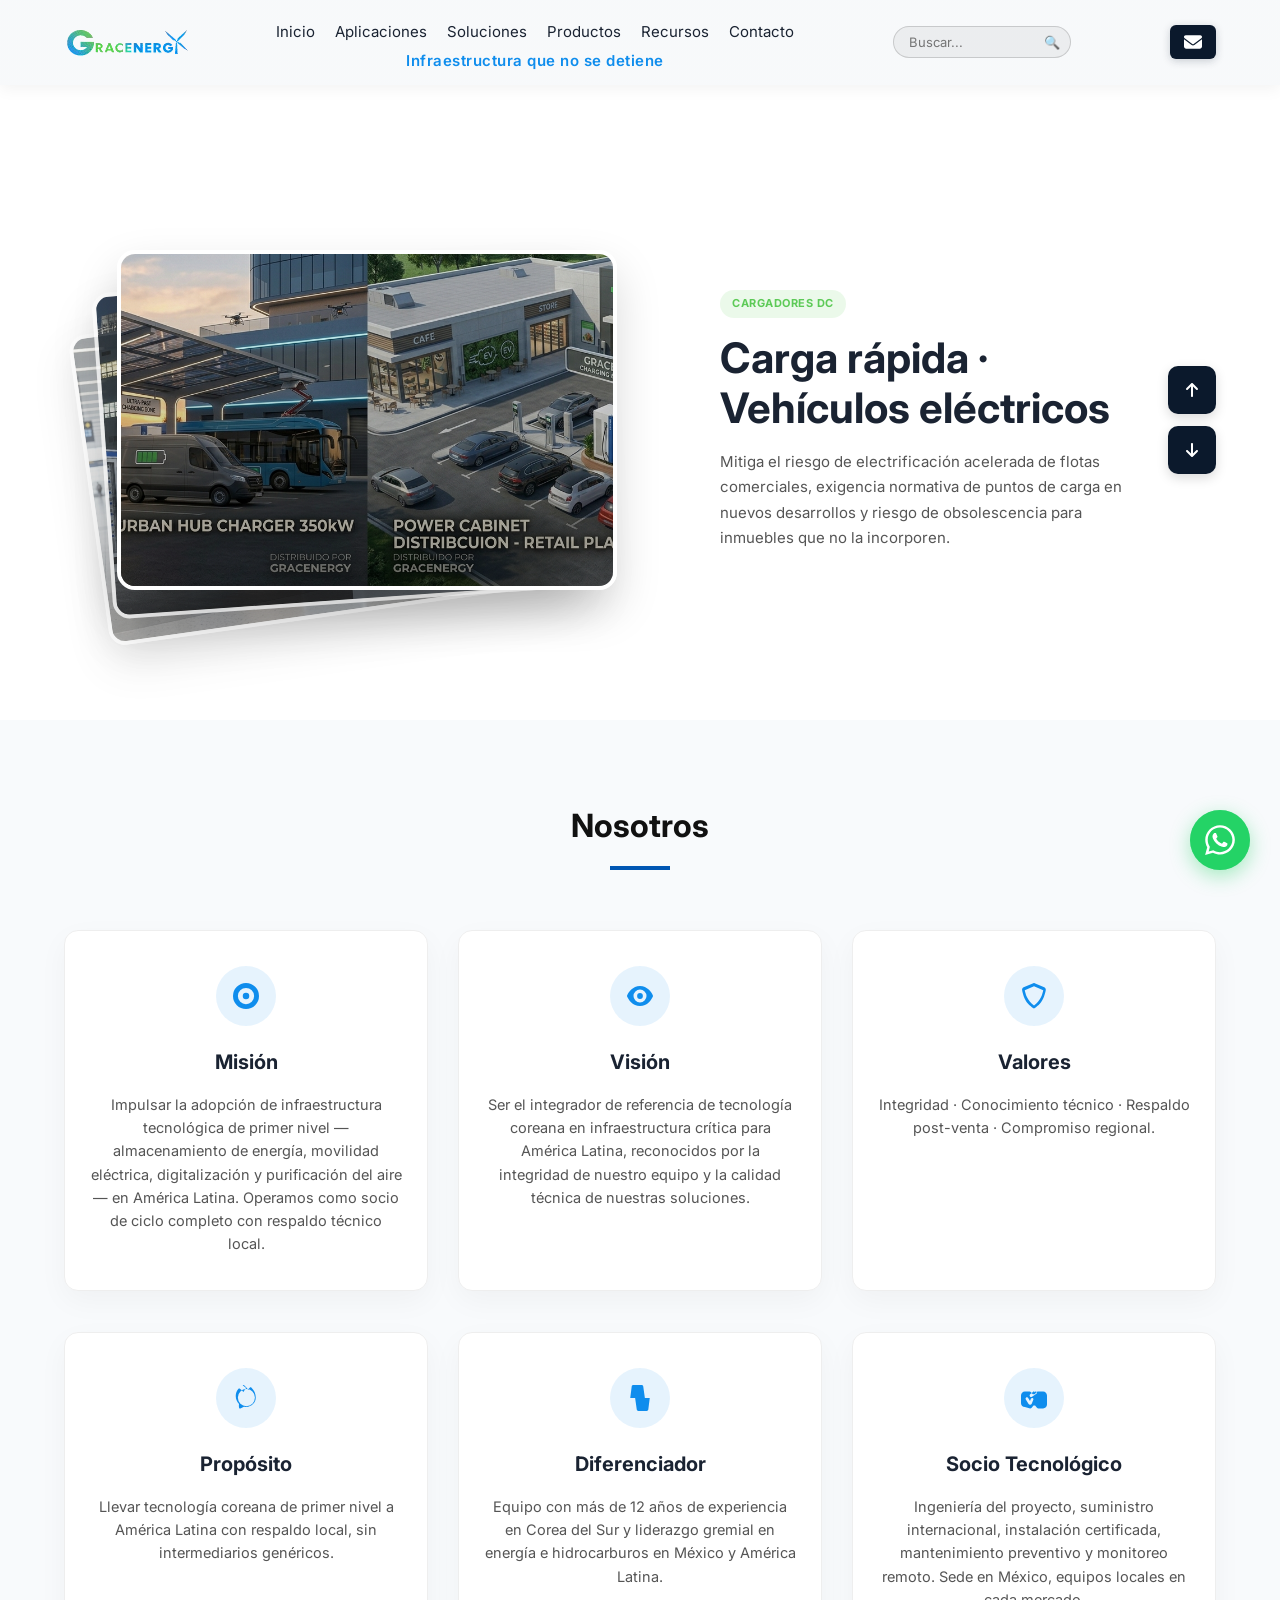
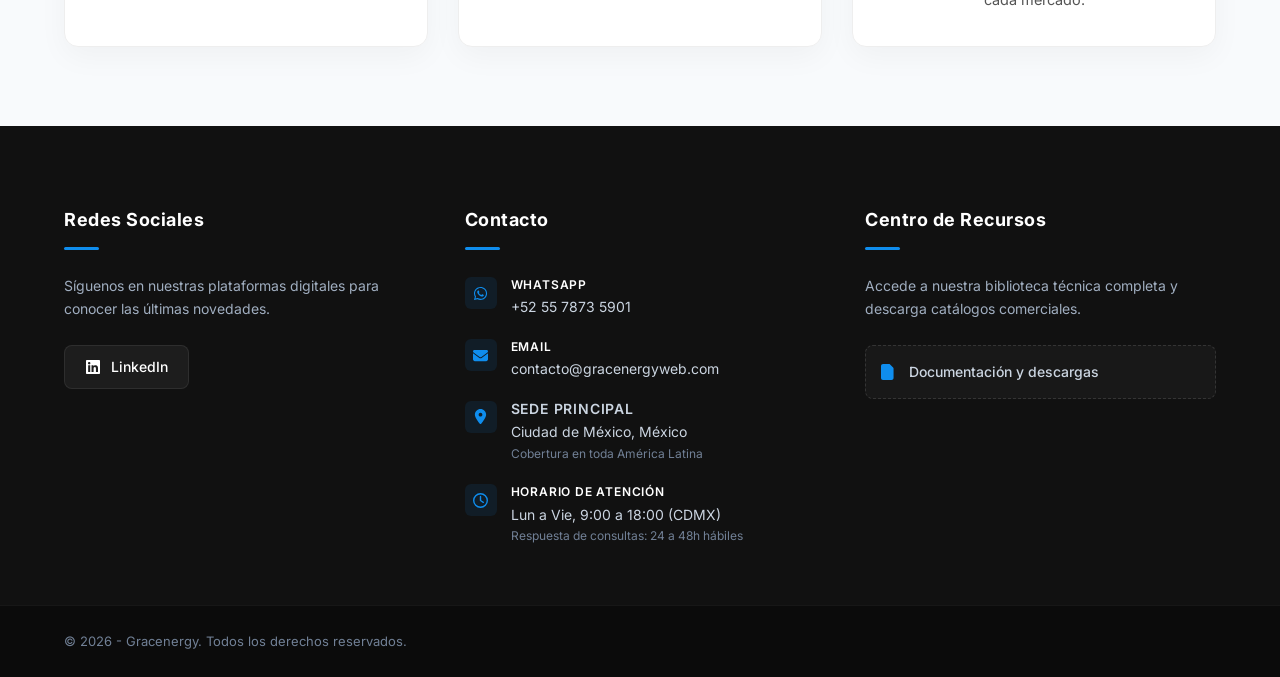
==== commit b63cffbd: "Initial commit 1" ====
--- a/index.html
+++ b/index.html
@@ -65,19 +65,16 @@
             <div class="arc-carousel-wrapper">
                 <div class="arc-carousel" id="arc-carousel">
                     <div class="arc-item active" data-index="0">
-                        <img src="img/Gracenergy Solum ESS EV charger Plaza.png" alt="Unidades de potencia EV">
+                        <img src="img/Gracenergy Solum ESS EV charger Plaza.png" alt="Carga rápida · Vehículos eléctricos">
                     </div>
                     <div class="arc-item" data-index="1">
-                        <img src="img/Gracenergy Solum ESS.png" alt="Unidades de almacenamiento ESS">
+                        <img src="img/Gracenergy Solum ESS.png" alt="Sistemas ESS">
                     </div>
                     <div class="arc-item" data-index="2">
                         <img src="img/Gracenergy Solum pick by light.png" alt="Señal digital ESL">
                     </div>
                     <div class="arc-item" data-index="3">
                         <img src="img/Ecover airport.png" alt="Purificadores de aire">
-                    </div>
-                    <div class="arc-item" data-index="4">
-                        <img src="img/Ecover metro.png" alt="Soluciones">
                     </div>
                 </div>
             </div>
@@ -85,29 +82,24 @@
             <div class="arc-details-wrapper">
                 <div class="arc-text-slider">
                     <div class="arc-detail-content active" data-index="0">
-                        <span class="detail-tag">Unidades EV</span>
-                        <h1>Unidades de potencia para carga para vehículos eléctricos EV</h1>
-                        <p></p>
+                        <span class="detail-tag">Cargadores DC</span>
+                        <h1>Carga rápida · Vehículos eléctricos</h1>
+                        <p>Mitiga el riesgo de electrificación acelerada de flotas comerciales, exigencia normativa de puntos de carga en nuevos desarrollos y riesgo de obsolescencia para inmuebles que no la incorporen.</p>
                     </div>
                     <div class="arc-detail-content" data-index="1">
-                        <span class="detail-tag">Unidades ESS</span>
-                        <h1>Unidades de almacenamiento de energía ESS para uso residencial, industrial y gubernamental</h1>
-                        <p></p>
+                        <span class="detail-tag">Sistemas ESS</span>
+                        <h1>Almacenamiento de energía · Sistemas ESS</h1>
+                        <p>Mitiga el riesgo de apagones, picos tarifarios horarios, integración deficiente de generación solar y presión regulatoria por descarbonización. Exposición creciente para operaciones críticas e inmuebles.</p>
                     </div>
                     <div class="arc-detail-content" data-index="2">
                         <span class="detail-tag">Señaletica digital ESL</span>
-                        <h1>Señalética digital inteligente con etiquetas y pantallas de uso comercial. ESL + Signage.</h1>
-                        <p></p>
+                        <h1>Señalética digital · Etiquetas electrónicas + Pantallas comerciales</h1>
+                        <p>Mitiga el riesgo de pérdida por error de precios, costo creciente de actualización manual, lentitud para activar promociones y desventaja frente a la competencia omnicanal.</p>
                     </div>
                     <div class="arc-detail-content" data-index="3">
                         <span class="detail-tag">Purificadores de aire</span>
-                        <h1>Purificadores y filtros de aire para áreas grandes.</h1>
-                        <p></p>
-                    </div>
-                    <div class="arc-detail-content" data-index="4">
-                        <span class="detail-tag">Soluciones</span>
-                        <h1>Soluciones para el sector residencial, comercial e industrial.</h1>
-                        <p>Tecnología para almacenamiento de energía, movilidad eléctrica, señalética digital y purificación del aire.</p>
+                        <h1>Purificación del aire · Áreas grandes y semiabiertas</h1>
+                        <p>Mitiga el riesgo de contaminación urbana persistente (PM2.5, PM0.3), riesgo sanitario en espacios de alta afluencia y endurecimiento de normativas de calidad de aire interior.</p>
                     </div>
                 </div>
 
@@ -204,52 +196,88 @@
         </div>
     </section>
 
-    <footer class="main-footer">
-        <div class="container footer-grid">
-            <div class="footer-col">
-                <h3>Redes Sociales</h3>
-                <div class="footer-bar"></div>
-                <p>Síguenos en nuestras plataformas digitales para conocer las últimas actualizaciones en ingeniería y proyectos.</p>
-                <div class="social-links">
-                    <a href="#" class="social-item">LinkedIn</a>
-                    <a href="#" class="social-item">Facebook</a>
-                    <a href="#" class="social-item">Twitter / X</a>
-                    <a href="#" class="social-item">Instagram</a>
-                </div>
-            </div>
-
-            <div class="footer-col">
-                <h3>Enlaces Rápidos</h3>
-                <div class="footer-bar"></div>
-                <ul class="footer-links">
-                    <li><a href="#inicio">Inicio</a></li>
-                    <li><a href="#aplicaciones">Aplicaciones</a></li>
-                    <li><a href="#nosotros">Nosotros</a></li>
-                    <li><a href="#soluciones">Soluciones</a></li>
-                    <li><a href="#productos">Productos</a></li>
-                    <li><a href="#contacto">Contacto</a></li>
-                </ul>
-            </div>
-
-            <div class="footer-col">
-                <h3>Catálogos y Servicios</h3>
-                <div class="footer-bar"></div>
-                <p>Descarga la documentación técnica de nuestros equipos y soluciones modulares.</p>
-                <ul class="catalog-list">
-                    <li><a href="#" class="download-link">📁 Catálogo General Energía 2026</a></li>
-                    <li><a href="#" class="download-link">📁 Ficha Técnica Cargadores DC</a></li>
-                    <li><a href="#" class="download-link">⚙️ Ingeniería y Mantenimiento</a></li>
-                </ul>
-            </div>
-        </div>
-
-        <div class="footer-bottom">
-            <div class="container bottom-flex">
-                <p>&copy; 2026 - Gracenergy. Todos los derechos reservados.</p>
-                <!--<div class="desarrollado">Desarrollado por KRYSWEB | <a href="https://www.krysweb.com/" target="_blank">Visitar Sitio</a></div>-->
-            </div>
-        </div>
-    </footer> 
+   <footer class="main-footer">
+    <div class="container footer-grid">
+        <div class="footer-col">
+            <h3>Redes Sociales</h3>
+            <div class="footer-bar"></div>
+            <p class="footer-description">Síguenos en nuestras plataformas digitales para conocer las últimas novedades.</p>
+            <div class="social-links-container">
+                <a href="https://www.linkedin.com/company/gracenergy/" class="social-btn linkedin" target="_blank" rel="noopener noreferrer">
+                    <svg xmlns="http://www.w3.org/2000/svg" viewBox="0 0 448 512"><path d="M416 32H31.9C14.3 32 0 46.5 0 64.3v383.4C0 465.5 14.3 480 31.9 480H416c17.6 0 32-14.5 32-32.3V64.3c0-17.8-14.4-32.3-32-32.3zM135.4 416H69V202.2h66.5V416zm-33.2-243c-21.3 0-38.5-17.3-38.5-38.5S80.9 96 102.2 96c21.2 0 38.5 17.3 38.5 38.5 0 21.3-17.2 38.5-38.5 38.5zm282.1 243h-66.4V312c0-24.8-.5-56.7-34.5-56.7-34.6 0-39.9 27-39.9 54.9V416h-66.4V202.2h63.7v29.2h.9c8.9-16.8 30.6-34.5 62.9-34.5 67.2 0 79.7 44.3 79.7 101.9V416z"/></svg>
+                    <span>LinkedIn</span>
+                </a>
+            </div>
+        </div>
+
+        <div class="footer-col">
+            <h3>Contacto</h3>
+            <div class="footer-bar"></div>
+            <ul class="footer-contact-list">
+                <li>
+                    <div class="footer-icon-box">
+                        <svg xmlns="http://www.w3.org/2000/svg" viewBox="0 0 448 512"><path d="M380.9 97.1C339 55.1 283.2 32 223.9 32c-122.4 0-222 99.6-222 222 0 39.1 10.2 77.3 29.6 111L0 480l117.7-30.9c32.4 17.7 68.9 27 106.1 27h.1c122.3 0 224.1-99.6 224.1-222 0-59.3-25.2-115-67.1-157zm-157 341.6c-33.2 0-65.7-8.9-94-25.7l-6.7-4-69.8 18.3L72 359.2l-4.4-7c-18.5-29.4-28.2-63.3-28.2-98.2 0-101.7 82.8-184.5 184.6-184.5 49.3 0 95.6 19.2 130.4 54.1 34.8 34.9 56.2 81.2 56.1 130.5 0 101.8-84.9 184.6-186.6 184.6zm101.2-138.2c-5.5-2.8-32.8-16.2-37.9-18-5.1-1.9-8.8-2.8-12.5 2.8-3.7 5.6-14.3 18-17.6 21.8-3.2 3.7-6.5 4.2-12 1.4-32.6-16.3-54-29.1-75.5-66-5.7-9.8 5.7-9.1 16.3-30.3 1.8-3.7.9-6.9-.5-9.7-1.4-2.8-12.5-30.1-17.1-41.2-4.5-10.8-9.1-9.3-12.5-9.5-3.2-.2-6.9-.2-10.6-.2-3.7 0-9.7 1.4-14.8 6.9-5.1 5.6-19.4 19-19.4 46.3 0 27.3 19.9 53.7 22.6 57.4 2.8 3.7 39.1 59.7 94.8 83.8 35.2 15.2 49 16.5 66.6 13.9 10.7-1.6 32.8-13.4 37.4-26.4 4.6-13 4.6-24.1 3.2-26.4-1.3-2.5-5-3.9-10.5-6.6z"/></svg>
+                    </div>
+                    <div class="footer-text-box">
+                        <strong>WhatsApp</strong>
+                        <a href="https://wa.me/525578735901" target="_blank" rel="noopener noreferrer">+52 55 7873 5901</a>
+                    </div>
+                </li>
+                <li>
+                    <div class="footer-icon-box">
+                        <svg xmlns="http://www.w3.org/2000/svg" viewBox="0 0 512 512"><path d="M48 64C21.5 64 0 85.5 0 112c0 15.1 7.1 29.3 19.2 38.4L236.8 313.6c11.4 8.5 27 8.5 38.4 0L492.8 150.4c12.1-9.1 19.2-23.3 19.2-38.4c0-26.5-21.5-48-48-48H48zM0 176V384c0 35.3 28.7 64 64 64H448c35.3 0 64-28.7 64-64V176L294.4 339.2c-22.8 17.1-54 17.1-76.8 0L0 176z"/></svg>
+                    </div>
+                    <div class="footer-text-box">
+                        <strong>Email</strong>
+                        <a href="mailto:contacto@gracenergyweb.com">contacto@gracenergyweb.com</a>
+                    </div>
+                </li>
+                <li>
+                    <div class="footer-icon-box">
+                        <svg xmlns="http://www.w3.org/2000/svg" viewBox="0 0 384 512"><path d="M215.7 499.2C267 435 384 279.4 384 192C384 86 298 0 192 0S0 86 0 192c0 87.4 117 243 168.3 307.2c12.3 15.3 35.1 15.3 47.4 0zM192 256c-35.3 0-64-28.7-64-64s28.7-64 64-64s64 28.7 64 64s-28.7 64-64 64z"/></svg>
+                    </div>
+                    <div class="footer-text-box">
+                        <strong><a href="https://maps.app.goo.gl/Ua9XUaSt6NqMBanWA">Sede Principal</a></strong>
+                        <span>Ciudad de México, México</span>
+                        <span class="info-meta">Cobertura en toda América Latina</span>
+                    </div>
+                </li>
+                <li>
+                    <div class="footer-icon-box">
+                        <svg xmlns="http://www.w3.org/2000/svg" viewBox="0 0 512 512"><path d="M464 256A208 208 0 1 1 48 256a208 208 0 1 1 416 0zM0 256a256 256 0 1 0 512 0A256 256 0 1 0 0 256zM232 120V256c0 8 4 15.5 10.7 20l96 64c11 7.4 25.9 4.4 33.3-6.7s4.4-25.9-6.7-33.3L280 243.2V120c0-13.3-10.7-24-24-24s-24 10.7-24 24z"/></svg>
+                    </div>
+                    <div class="footer-text-box">
+                        <strong>Horario de Atención</strong>
+                        <span>Lun a Vie, 9:00 a 18:00 (CDMX)</span>
+                        <span class="info-meta">Respuesta de consultas: 24 a 48h hábiles</span>
+                    </div>
+                </li>
+            </ul>
+        </div>
+
+        <div class="footer-col">
+            <h3>Centro de Recursos</h3>
+            <div class="footer-bar"></div>
+            <p class="footer-description">Accede a nuestra biblioteca técnica completa y descarga catálogos comerciales.</p>
+            <ul class="footer-resource-list">
+                <li>
+                    <a href="recursos.html" class="resource-link">
+                        <div class="resource-icon">
+                            <svg xmlns="http://www.w3.org/2000/svg" viewBox="0 0 512 512"><path d="M64 464c-8.8 0-16-7.2-16-16V64c0-8.8 7.2-16 16-16H224v80c0 17.7 14.3 32 32 32h80V448c0 8.8-7.2 16-16 16H64zM336 128H256V48L336 128zM0 64C0 28.7 28.7 0 64 0H256c13.3 0 26 5.3 35.4 14.6l96 96c9.3 9.4 14.6 22.1 14.6 35.4V448c0 35.3-28.7 64-64 64H64c-35.3 0-64-28.7-64-64V64z"/></svg>
+                        </div>
+                        <span>Documentación y descargas</span>
+                    </a>
+                </li>
+            </ul>
+        </div>
+    </div>
+
+    <div class="footer-bottom">
+        <div class="container bottom-flex">
+            <p>&copy; 2026 - Gracenergy. Todos los derechos reservados.</p>
+        </div>
+    </div>
+</footer>
 
     <a href="https://wa.me/525578735901?text=Hola,%20solicito%20información%20sobre%20sus%20soluciones%20industriales." 
        class="whatsapp-float" 
--- a/style.css
+++ b/style.css
@@ -1246,4 +1246,641 @@
 .about-card {
     /* Mantenemos tus transiciones fluidas de hover adjuntando las propiedades de transformación */
     transition: var(--transition-fast), opacity 0.8s ease;
+}
+
+/* ==========================================================================
+   COMPONENTE INTERACTIVO DE CATÁLOGOS - CENTRO DE RECURSOS (REDISEÑO GENERAL)
+   ========================================================================== */
+.catalog-section {
+    background-color: #f8fafc;
+    min-height: 85vh;
+}
+
+/* Barra de Controles y Filtros */
+.catalog-controls {
+    display: flex;
+    justify-content: space-between;
+    align-items: center;
+    gap: 20px;
+    background: #ffffff;
+    padding: 20px 30px;
+    border-radius: 12px;
+    box-shadow: 0 4px 20px rgba(0, 0, 0, 0.02);
+    border: 1px solid #eef2f6;
+    margin-bottom: 40px;
+}
+
+.filter-box {
+    display: flex;
+    align-items: center;
+    gap: 12px;
+    flex: 1;
+}
+
+.filter-box label {
+    font-size: 14px;
+    font-weight: 600;
+    color: #1a2332;
+    white-space: nowrap;
+}
+
+.catalog-select {
+    width: 100%;
+    max-width: 280px;
+    padding: 10px 16px;
+    border: 1px solid #d8dee5;
+    border-radius: 8px;
+    font-size: 14px;
+    color: #333;
+    background-color: #ffffff;
+    outline: none;
+    transition: var(--transition-fast);
+}
+
+.catalog-select:focus {
+    border-color: #0f8ded;
+    box-shadow: 0 0 0 3px rgba(15, 141, 237, 0.15);
+}
+
+/* Buscador Local */
+.search-box-local {
+    position: relative;
+    flex: 1;
+    max-width: 400px;
+}
+
+.search-box-local input {
+    width: 100%;
+    padding: 10px 40px 10px 16px;
+    border: 1px solid #d8dee5;
+    border-radius: 8px;
+    font-size: 14px;
+    outline: none;
+    transition: var(--transition-fast);
+}
+
+.search-box-local input:focus {
+    border-color: #0f8ded;
+    box-shadow: 0 0 0 3px rgba(15, 141, 237, 0.15);
+}
+
+.search-clear {
+    position: absolute;
+    right: 14px;
+    top: 50%;
+    transform: translateY(-50%);
+    font-size: 20px;
+    color: #94a3b8;
+    cursor: pointer;
+    display: none;
+    transition: color 0.2s;
+}
+
+.search-clear:hover {
+    color: #334155;
+}
+
+/* Grid de Documentos */
+.catalog-grid {
+    display: grid;
+    grid-template-columns: repeat(auto-fill, minmax(340px, 1fr));
+    gap: 30px;
+    align-items: stretch; /* Obliga a que todas las tarjetas tengan idéntica altura */
+}
+
+/* Tarjetas Remasterizadas */
+.file-card {
+    background: #ffffff;
+    border-radius: 12px;
+    box-shadow: 0 10px 25px rgba(0, 0, 0, 0.03);
+    border: 1px solid #eef2f6;
+    padding: 30px;
+    display: flex;
+    flex-direction: column;
+    justify-content: space-between; /* Alinea contenido arriba y botones abajo uniformemente */
+    position: relative;
+    overflow: hidden;
+    transition: transform 0.3s cubic-bezier(0.25, 1, 0.5, 1), box-shadow 0.3s ease;
+}
+
+.file-card::before {
+    content: '';
+    position: absolute;
+    top: 0;
+    left: 0;
+    width: 5px;
+    height: 100%;
+    background-color: #cbd5e1;
+}
+
+.file-card.type-catalogos::before { background-color: #0056b3; }
+.file-card.type-brochure::before { background-color: #0f8ded; }
+.file-card.type-manuales::before { background-color: #28a745; }
+
+.file-card:hover {
+    transform: translateY(-5px);
+    box-shadow: 0 16px 35px rgba(15, 141, 237, 0.1);
+}
+
+/* Tags Internos */
+.file-tag {
+    display: inline-block;
+    font-size: 11px;
+    font-weight: 700;
+    text-transform: uppercase;
+    padding: 4px 10px;
+    border-radius: 4px;
+    margin-bottom: 20px;
+    letter-spacing: 0.5px;
+}
+
+.tag-catalogos { background-color: rgba(0, 86, 179, 0.1); color: #0056b3; }
+.tag-brochure { background-color: rgba(15, 141, 237, 0.1); color: #0f8ded; }
+.tag-manuales { background-color: rgba(40, 167, 69, 0.1); color: #28a745; }
+
+.file-info h3 {
+    font-size: 18px;
+    color: #1a2332;
+    font-weight: 700;
+    line-height: 1.4;
+    margin-bottom: 12px;
+}
+
+.file-info p {
+    font-size: 14px;
+    color: #555555;
+    line-height: 1.6;
+    margin-bottom: 25px;
+}
+
+/* Envoltura y Botones de Acción de Alineación Fija */
+.file-actions-wrapper {
+    margin-top: auto; /* Empuja el bloque hacia la base sin importar la longitud del texto superior */
+    width: 100%;
+}
+
+.file-actions {
+    display: flex;
+    gap: 12px;
+    width: 100%;
+}
+
+.btn-file {
+    flex: 1;
+    padding: 11px 16px;
+    text-align: center;
+    font-size: 13px;
+    font-weight: 600;
+    text-decoration: none;
+    border-radius: 6px;
+    display: inline-flex;
+    align-items: center;
+    justify-content: center;
+    transition: var(--transition-fast);
+}
+
+.btn-view {
+    background-color: #f1f5f9;
+    color: #334155;
+    border: 1px solid #e2e8f0;
+}
+
+.btn-view:hover {
+    background-color: #e2e8f0;
+    color: #1e293b;
+}
+
+.btn-download {
+    background-color: #0b192c;
+    color: #ffffff;
+    border: 1px solid transparent;
+}
+
+.btn-download:hover {
+    background-color: #0f8ded;
+    box-shadow: 0 4px 12px rgba(15, 141, 237, 0.25);
+}
+
+.catalog-no-results {
+    grid-column: 1 / -1;
+    text-align: center;
+    padding: 60px 20px;
+    background: #ffffff;
+    border-radius: 12px;
+    border: 1px dashed #cbd5e1;
+    color: #64748b;
+    font-size: 15px;
+}
+
+/* Responsividad Específica de Recursos */
+@media (max-width: 992px) {
+    .catalog-controls {
+        flex-direction: column;
+        align-items: stretch;
+        padding: 20px;
+    }
+    .catalog-select, .search-box-local {
+        max-width: 100%;
+    }
+}
+
+@media (max-width: 480px) {
+    .file-actions {
+        flex-direction: column;
+    }
+    .btn-file {
+        width: 100%;
+    }
+}
+
+/* ==========================================================================
+   REDISEÑO DEL FOOTER DE 3 COLUMNAS
+   ========================================================================== */
+.main-footer {
+    background-color: var(--dark-color);
+    color: #a0aec0; /* Un gris un poco más claro para mejor accesibilidad y lectura */
+    padding: 80px 0 0 0;
+    font-family: var(--font-main);
+}
+
+.footer-grid {
+    display: grid;
+    grid-template-columns: repeat(3, 1fr);
+    gap: 50px;
+    margin-bottom: 60px;
+}
+
+.footer-col h3 {
+    color: #ffffff;
+    font-size: 18px;
+    font-weight: 700;
+    margin-bottom: 12px;
+    letter-spacing: 0.5px;
+}
+
+.footer-bar {
+    width: 35px;
+    height: 3px;
+    background-color: #0F8DED; /* Azul brillante corporativo */
+    margin-bottom: 25px;
+    border-radius: 2px;
+}
+
+.footer-description {
+    font-size: 14px;
+    line-height: 1.6;
+    color: #a0aec0;
+    margin-bottom: 25px;
+}
+
+/* --- COLUMNA DE REDES SOCIALES --- */
+.social-links-container {
+    display: flex;
+    gap: 12px;
+}
+
+.social-btn {
+    display: inline-flex;
+    align-items: center;
+    gap: 10px;
+    background-color: rgba(255, 255, 255, 0.05);
+    color: #ffffff;
+    text-decoration: none;
+    font-size: 14px;
+    font-weight: 500;
+    padding: 10px 20px;
+    border-radius: 8px;
+    transition: var(--transition-fast);
+    border: 1px solid rgba(255, 255, 255, 0.08);
+}
+
+.social-btn svg {
+    width: 16px;
+    height: 16px;
+    fill: currentColor;
+}
+
+.social-btn.linkedin:hover {
+    background-color: #0077b5; /* Azul LinkedIn oficial */
+    border-color: #0077b5;
+    transform: translateY(-2px);
+    box-shadow: 0 4px 12px rgba(0, 119, 181, 0.3);
+}
+
+/* --- COLUMNA DE CONTACTO CORPORATIVO --- */
+.footer-contact-list {
+    list-style: none;
+    display: flex;
+    flex-direction: column;
+    gap: 20px;
+}
+
+.footer-contact-list li {
+    display: flex;
+    align-items: flex-start;
+    gap: 14px;
+}
+
+.footer-icon-box {
+    width: 32px;
+    height: 32px;
+    background-color: rgba(15, 141, 237, 0.1);
+    border-radius: 6px;
+    display: flex;
+    align-items: center;
+    justify-content: center;
+    flex-shrink: 0;
+    margin-top: 2px;
+}
+
+.footer-icon-box svg {
+    width: 15px;
+    height: 15px;
+    fill: #0F8DED;
+}
+
+.footer-text-box {
+    display: flex;
+    flex-direction: column;
+    gap: 3px;
+}
+
+.footer-text-box strong {
+    font-size: 12px;
+    text-transform: uppercase;
+    color: #ffffff;
+    letter-spacing: 0.8px;
+    font-weight: 600;
+}
+
+.footer-text-box span, 
+.footer-text-box a {
+    font-size: 14px;
+    color: #cbd5e1;
+    text-decoration: none;
+    line-height: 1.4;
+    transition: var(--transition-fast);
+}
+
+.footer-text-box a:hover {
+    color: #0F8DED;
+}
+
+.footer-text-box .info-meta {
+    font-size: 12px;
+    color: #718096;
+    margin-top: 1px;
+}
+
+/* --- COLUMNA DE RECURSOS --- */
+.footer-resource-list {
+    list-style: none;
+}
+
+.resource-link {
+    display: flex;
+    align-items: center;
+    gap: 12px;
+    background-color: rgba(255, 255, 255, 0.03);
+    border: 1px dashed rgba(255, 255, 255, 0.12);
+    padding: 15px;
+    border-radius: 8px;
+    color: #cbd5e1;
+    text-decoration: none;
+    font-size: 14px;
+    font-weight: 500;
+    transition: var(--transition-fast);
+}
+
+.resource-icon svg {
+    width: 16px;
+    height: 16px;
+    fill: #0F8DED;
+    display: block;
+}
+
+.resource-link:hover {
+    background-color: rgba(15, 141, 237, 0.05);
+    border-color: #0F8DED;
+    color: #ffffff;
+}
+
+/* --- BASE FINAL DEL FOOTER --- */
+.footer-bottom {
+    background-color: #0b0b0b;
+    padding: 25px 0;
+    border-top: 1px solid rgba(255, 255, 255, 0.05);
+}
+
+.bottom-flex {
+    display: flex;
+    justify-content: space-between;
+    align-items: center;
+    font-size: 13px;
+    color: #718096;
+}
+
+/* Adaptabilidad para pantallas medianas y móviles */
+@media (max-width: 992px) {
+    .footer-grid {
+        grid-template-columns: repeat(2, 1fr);
+        gap: 40px;
+    }
+}
+
+@media (max-width: 768px) {
+    .main-footer {
+        padding: 60px 0 0 0;
+    }
+    .footer-grid {
+        grid-template-columns: 1fr;
+        gap: 35px;
+        margin-bottom: 40px;
+    }
+    .bottom-flex {
+        flex-direction: column;
+        gap: 10px;
+        text-align: center;
+    }
+}
+
+/* ==========================================================================
+   NUEVA SECCIÓN DE PROVEEDORES INTERACTIVOS
+   ========================================================================== */
+.suppliers-section {
+    background-color: #fcfdfe;
+    padding: 80px 0;
+    border-top: 1px solid #eef2f5;
+}
+
+.suppliers-wrapper {
+    display: flex;
+    flex-direction: column;
+    gap: 25px;
+    margin-top: 20px;
+}
+
+.supplier-group {
+    background: #ffffff;
+    border-radius: 12px;
+    border: 1px solid #e2e8f0;
+    box-shadow: 0 4px 15px rgba(0, 0, 0, 0.02);
+    overflow: hidden;
+    transition: var(--transition-fast);
+}
+
+/* Botón de control de Colapso */
+.supplier-toggle-btn {
+    width: 100%;
+    display: flex;
+    justify-content: space-between;
+    align-items: center;
+    background-color: #0b192c; /* Acoplado al color corporativo secundario de los controles */
+    border: none;
+    padding: 18px 25px;
+    color: #ffffff;
+    font-family: var(--font-main);
+    font-size: 16px;
+    font-weight: 600;
+    cursor: pointer;
+    text-align: left;
+    transition: background-color 0.3s cubic-bezier(0.16, 1, 0.3, 1);
+}
+
+.supplier-toggle-btn:hover {
+    background-color: #0F8DED; /* Resalta en azul brillante al pasar el cursor */
+}
+
+.supplier-toggle-btn .toggle-icon {
+    font-size: 12px;
+    transition: transform 0.4s cubic-bezier(0.16, 1, 0.3, 1);
+}
+
+/* Estado activo del botón y rotación del icono */
+.supplier-toggle-btn.active {
+    background-color: #0056b3; /* Color primario cuando el panel está visible */
+}
+
+.supplier-toggle-btn.active .toggle-icon {
+    transform: rotate(180deg);
+}
+
+/* Transición animada de CSS para ocultado y visualización fluida */
+.collapsible-content {
+    max-height: 0;
+    overflow: hidden;
+    opacity: 0;
+    transition: max-height 0.4s cubic-bezier(0.25, 1, 0.5, 1), opacity 0.3s ease;
+}
+
+.collapsible-content.open {
+    max-height: 5000px; /* Suficiente para contener las subsecciones con imágenes */
+    opacity: 1;
+}
+
+/* Estilo de las Subsecciones */
+.supplier-subsection {
+    display: flex;
+    flex-direction: column;
+    border-bottom: 1px solid #edf2f7;
+}
+
+.supplier-subsection:last-child {
+    border-bottom: none;
+}
+
+/* Banner que ocupa todo el ancho de la página */
+.subsection-banner {
+    width: 100%;
+    height: 450px; /* Altura ideal de impacto visual */
+    overflow: hidden;
+    background-color: #f0f4f8;
+}
+
+.subsection-banner img {
+    width: 100%;
+    height: 100%;
+    object-fit: cover;
+    transition: transform 0.5s ease;
+}
+
+.supplier-subsection:hover .subsection-banner img {
+    transform: scale(1.02); /* Animación sutil de zoom */
+}
+
+
+/* Área de descripción de texto estructurada estilo Ficha Técnica */
+.subsection-desc {
+    padding: 40px;
+    background-color: #ffffff;
+    font-family: var(--font-main);
+}
+
+/* Badge o etiqueta superior */
+.subsection-tag {
+    display: inline-block;
+    font-size: 11px;
+    font-weight: 700;
+    text-transform: uppercase;
+    letter-spacing: 1.5px;
+    color: var(--primary-color);
+    background-color: rgba(0, 86, 179, 0.08);
+    padding: 6px 14px;
+    border-radius: 4px;
+    margin-bottom: 16px;
+}
+
+/* Título de la subsección */
+.subsection-desc h3 {
+    font-size: 24px;
+    color: var(--dark-color);
+    margin-bottom: 20px;
+    font-weight: 700;
+    letter-spacing: -0.5px;
+}
+
+/* Lista de detalles técnicos */
+.subsection-spec-list {
+    list-style: none;
+    padding: 0;
+    margin: 0;
+    display: flex;
+    flex-direction: column;
+    gap: 14px; /* Separación entre filas */
+}
+
+.subsection-spec-list li {
+    display: flex;
+    align-items: flex-start;
+    gap: 12px;
+    font-size: 15px;
+    color: #4a5568;
+    line-height: 1.6;
+}
+
+/* Viñeta estilizada como el check de la imagen */
+.subsection-spec-list li::before {
+    content: "✓";
+    display: inline-flex;
+    align-items: center;
+    justify-content: center;
+    color: #0F8DED; /* Azul brillante que usas en los recursos */
+    font-weight: 700;
+    font-size: 14px;
+    margin-top: 2px;
+    min-width: 18px;
+}
+
+/* Enfoque responsivo */
+@media (max-width: 768px) {
+    .subsection-desc {
+        padding: 25px 20px;
+    }
+    .subsection-desc h3 {
+        font-size: 20px;
+        margin-bottom: 15px;
+    }
+    .subsection-spec-list li {
+        font-size: 14px;
+    }
 }
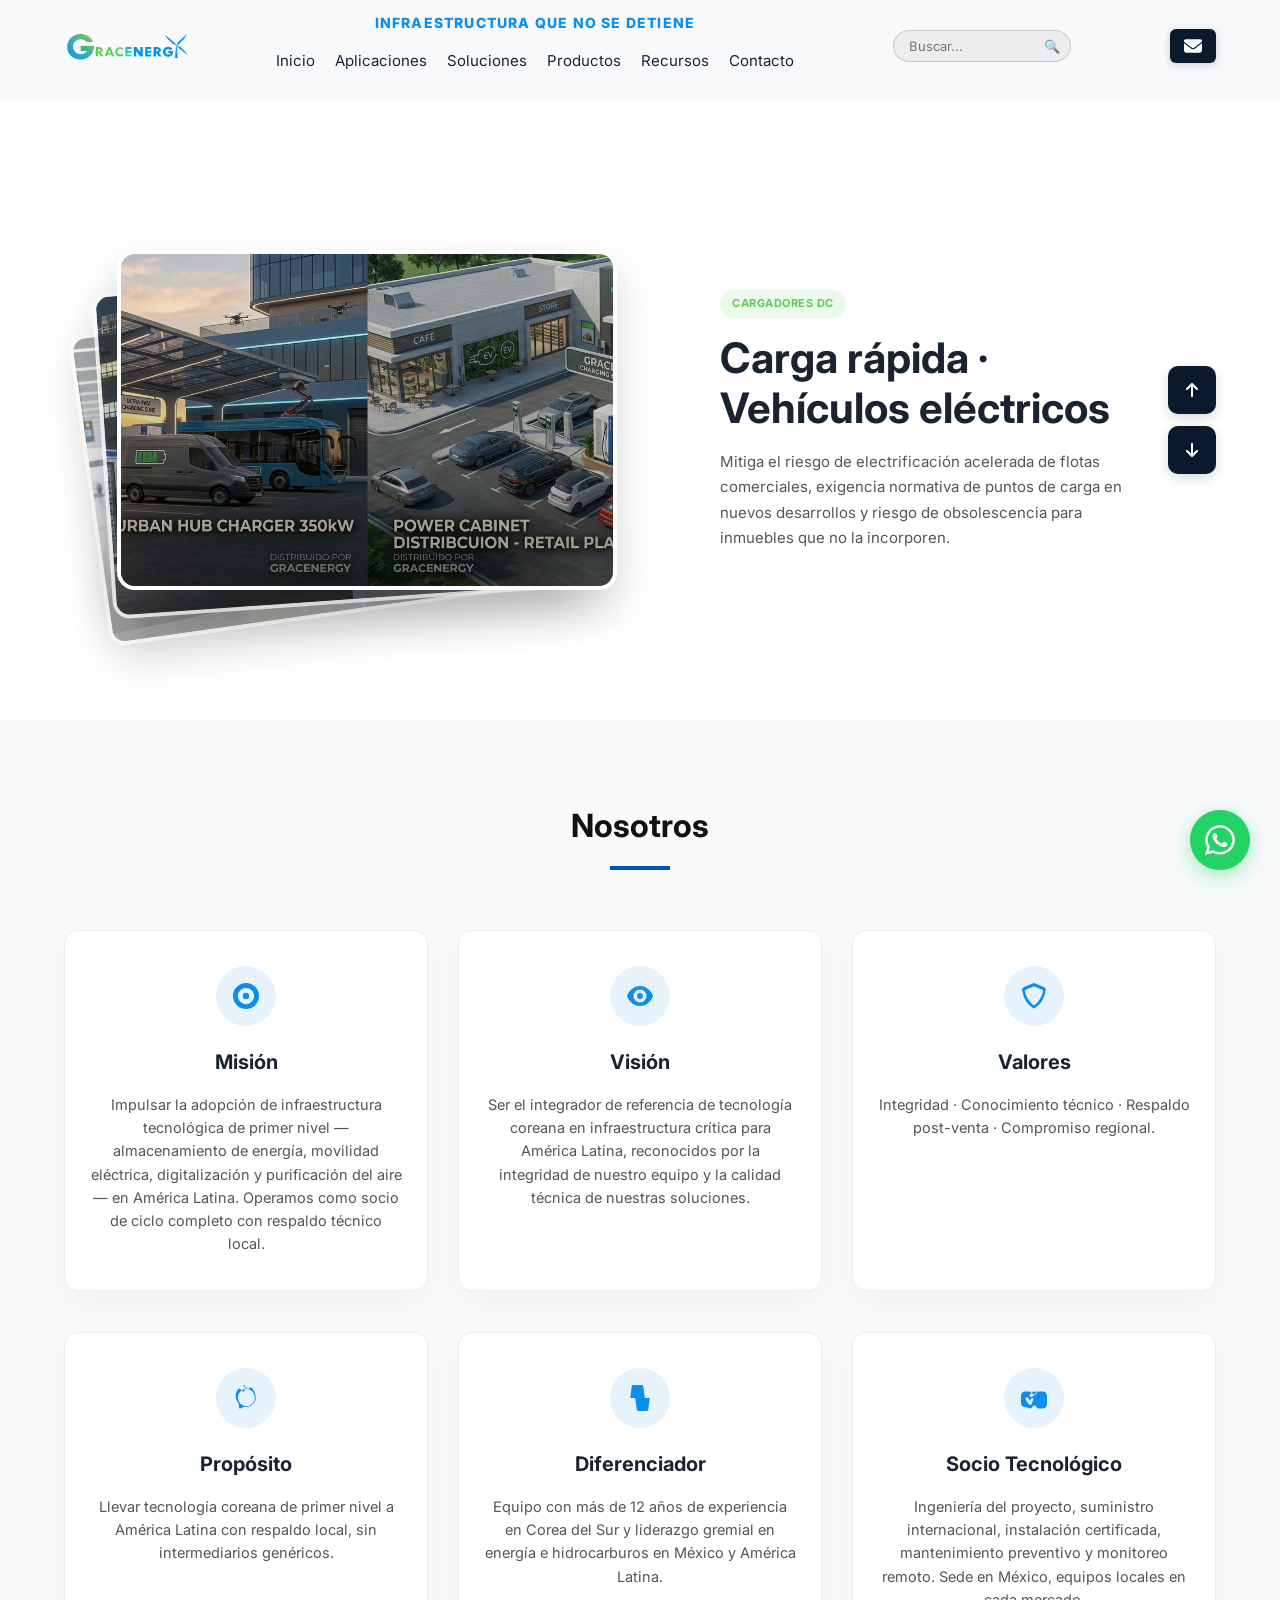
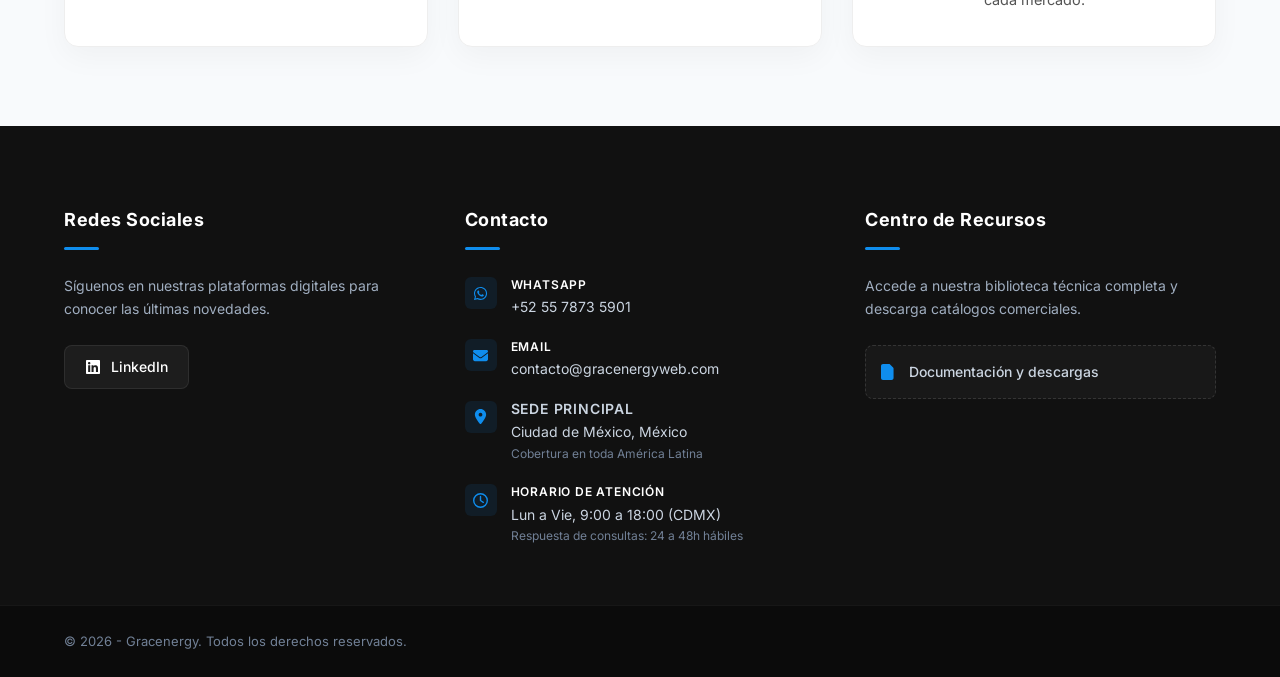
==== commit 53abf5f6: "Initial commit html" ====
--- a/index.html
+++ b/index.html
@@ -19,22 +19,23 @@
             </div>
         </a>
         
-        <!-- CONTENEDOR DE NAVEGACIÓN + FRASE ABAJO -->
-        <div class="nav-and-stripe-wrapper">
-            <nav class="nav-menu" id="nav-menu">
-                <a href="index.html" class="nav-link">Inicio</a>
-                <a href="aplicaciones.html" class="nav-link">Aplicaciones</a>
-                <a href="soluciones.html" class="nav-link">Soluciones</a>
-                <a href="productos.html" class="nav-link">Productos</a>
-                <a href="recursos.html" class="nav-link">Recursos</a>
-                <a href="contacto.html" class="nav-link">Contacto</a>
-            </nav>
-            
-            <!-- SE MOVIÓ AQUÍ: Queda vinculada directamente debajo de los links anteriores -->
-            <div class="corporate-stripe">
-                <p class="stripe-text">Infraestructura que no se detiene</p>
-            </div>
-        </div>
+
+<div class="nav-and-stripe-wrapper">
+    
+    <div class="corporate-stripe">
+        <p class="stripe-text">Infraestructura que no se detiene</p>
+    </div>
+
+    <nav class="nav-menu" id="nav-menu">
+        <a href="index.html" class="nav-link">Inicio</a>
+        <a href="aplicaciones.html" class="nav-link">Aplicaciones</a>
+        <a href="soluciones.html" class="nav-link">Soluciones</a>
+        <a href="productos.html" class="nav-link">Productos</a>
+        <a href="recursos.html" class="nav-link">Recursos</a>
+        <a href="contacto.html" class="nav-link">Contacto</a>
+    </nav>
+    
+</div>
         
         <div class="search-container">
             <form id="global-search-form" autocomplete="off">
--- a/style.css
+++ b/style.css
@@ -167,7 +167,7 @@
 }
 
 .webmail-btn {
-    background: #0b192c; /* Tono azul oscuro elegante que combina con los botones de control */
+    background: #0b192c; 
     border: none;
     color: #ffffff;
     padding: 8px 14px;
@@ -187,7 +187,7 @@
 }
 
 .webmail-btn:hover {
-    background-color: #0F8DED; /* Resalta en azul brillante en hover */
+    background-color: #0F8DED; 
     box-shadow: 0 4px 12px rgba(15, 141, 237, 0.3);
     transform: translateY(-1px);
 }
@@ -822,40 +822,43 @@
 }
 
 /* ==========================================================================
-   FRANJA CORPORATIVA INTEGRADA DEBAJO DE LA NAVEGACIÓN
+   FRANJA CORPORATIVA INTEGRADA COMO TÍTULO SUPERIOR
    ========================================================================== */
-/* Envuelve al menú de navegación y a la frase para apilarlos verticalmente */
+
+/* Envuelve al título y al menú de navegación apilándolos verticalmente */
 .nav-and-stripe-wrapper {
     display: flex;
     flex-direction: column;
-    align-items: center;  /* Centra horizontalmente la frase respecto a los links de arriba */
-    gap: 4px;             /* Espacio sutil entre los links de navegación y la frase */
+    align-items: center;
+    gap: 10px; 
 }
 
 .corporate-stripe {
     display: flex;
     align-items: center;
     justify-content: center;
-    background-color: transparent; 
-    box-shadow: none;              
+    background-color: transparent;
+    box-shadow: none;
     width: auto;
+    margin-bottom: 2px; /* Espaciado extra hacia abajo */
 }
 
 .stripe-text {
-    font-family: 'Inter', sans-serif;
-    font-size: 15px;               
-    font-weight: 600;              
-    color: #0F8DED;                
-    letter-spacing: 0.5px;
-    text-transform: none;          
-    white-space: nowrap;           
-    line-height: 1.1;
-}
-
-/* Modificamos la regla de ocultado para que afecte al wrapper en móviles */
+    font-family: var(--font-main);
+    font-size: 14px; 
+    font-weight: 800; 
+    color: #0F8DED;   
+    letter-spacing: 1.2px; 
+    text-transform: uppercase; 
+    white-space: nowrap;
+    line-height: 1.2;
+    pointer-events: none; 
+}
+
+/* Ocultado para conservar espacio limpio en resoluciones móviles */
 @media (max-width: 992px) {
     .corporate-stripe {
-        display: none;             /* Sigue ocultándose en tablets/móviles para no romper la barra[cite: 5] */
+        display: none;
     }
 }
 
@@ -1121,7 +1124,7 @@
    ESTILOS DE LA SECCIÓN NOSOTROS (GRID DE 3 COLUMNAS)
    ========================================================================== */
 .about-section {
-    background-color: #f8fafc; /* Fondo gris claro limpio idéntico al de contacto */
+    background-color: #f8fafc; 
 }
 
 .about-grid {
@@ -1153,7 +1156,7 @@
 .about-icon {
     width: 60px;
     height: 60px;
-    background-color: rgba(15, 141, 237, 0.1); /* Tono azul corporativo suave */
+    background-color: rgba(15, 141, 237, 0.1); 
     border-radius: 50%;
     display: flex;
     align-items: center;
@@ -1165,7 +1168,7 @@
 .about-icon svg {
     width: 26px;
     height: 26px;
-    fill: #0F8DED; /* Color principal azul brillante */
+    fill: #0F8DED; 
     transition: var(--transition-fast);
 }
 
@@ -1193,7 +1196,7 @@
 /* Ajustes de responsividad para Tablets y Celulares */
 @media (max-width: 992px) {
     .about-grid {
-        grid-template-columns: repeat(2, 1fr); /* 2 Columnas en tabletas */
+        grid-template-columns: repeat(2, 1fr); 
     }
     .about-grid.m-top-40 {
         margin-top: 30px;
@@ -1202,7 +1205,7 @@
 
 @media (max-width: 768px) {
     .about-grid {
-        grid-template-columns: 1fr; /* 1 Sola columna en pantallas móviles */
+        grid-template-columns: 1fr; 
         gap: 20px;
     }
     .about-grid.m-top-40 {
@@ -1345,7 +1348,7 @@
     display: grid;
     grid-template-columns: repeat(auto-fill, minmax(340px, 1fr));
     gap: 30px;
-    align-items: stretch; /* Obliga a que todas las tarjetas tengan idéntica altura */
+    align-items: stretch; 
 }
 
 /* Tarjetas Remasterizadas */
@@ -1357,7 +1360,7 @@
     padding: 30px;
     display: flex;
     flex-direction: column;
-    justify-content: space-between; /* Alinea contenido arriba y botones abajo uniformemente */
+    justify-content: space-between; 
     position: relative;
     overflow: hidden;
     transition: transform 0.3s cubic-bezier(0.25, 1, 0.5, 1), box-shadow 0.3s ease;
@@ -1415,7 +1418,7 @@
 
 /* Envoltura y Botones de Acción de Alineación Fija */
 .file-actions-wrapper {
-    margin-top: auto; /* Empuja el bloque hacia la base sin importar la longitud del texto superior */
+    margin-top: auto; 
     width: 100%;
 }
 
@@ -1498,7 +1501,7 @@
    ========================================================================== */
 .main-footer {
     background-color: var(--dark-color);
-    color: #a0aec0; /* Un gris un poco más claro para mejor accesibilidad y lectura */
+    color: #a0aec0; 
     padding: 80px 0 0 0;
     font-family: var(--font-main);
 }
@@ -1521,7 +1524,7 @@
 .footer-bar {
     width: 35px;
     height: 3px;
-    background-color: #0F8DED; /* Azul brillante corporativo */
+    background-color: #0F8DED; 
     margin-bottom: 25px;
     border-radius: 2px;
 }
@@ -1561,7 +1564,7 @@
 }
 
 .social-btn.linkedin:hover {
-    background-color: #0077b5; /* Azul LinkedIn oficial */
+    background-color: #0077b5; 
     border-color: #0077b5;
     transform: translateY(-2px);
     box-shadow: 0 4px 12px rgba(0, 119, 181, 0.3);
@@ -1735,7 +1738,7 @@
     display: flex;
     justify-content: space-between;
     align-items: center;
-    background-color: #0b192c; /* Acoplado al color corporativo secundario de los controles */
+    background-color: #0b192c; 
     border: none;
     padding: 18px 25px;
     color: #ffffff;
@@ -1748,7 +1751,7 @@
 }
 
 .supplier-toggle-btn:hover {
-    background-color: #0F8DED; /* Resalta en azul brillante al pasar el cursor */
+    background-color: #0F8DED; 
 }
 
 .supplier-toggle-btn .toggle-icon {
@@ -1758,7 +1761,7 @@
 
 /* Estado activo del botón y rotación del icono */
 .supplier-toggle-btn.active {
-    background-color: #0056b3; /* Color primario cuando el panel está visible */
+    background-color: #0056b3; 
 }
 
 .supplier-toggle-btn.active .toggle-icon {
@@ -1774,7 +1777,7 @@
 }
 
 .collapsible-content.open {
-    max-height: 5000px; /* Suficiente para contener las subsecciones con imágenes */
+    max-height: 5000px; 
     opacity: 1;
 }
 
@@ -1792,7 +1795,7 @@
 /* Banner que ocupa todo el ancho de la página */
 .subsection-banner {
     width: 100%;
-    height: 450px; /* Altura ideal de impacto visual */
+    height: 450px;
     overflow: hidden;
     background-color: #f0f4f8;
 }
@@ -1805,7 +1808,7 @@
 }
 
 .supplier-subsection:hover .subsection-banner img {
-    transform: scale(1.02); /* Animación sutil de zoom */
+    transform: scale(1.02); 
 }
 
 
@@ -1846,7 +1849,7 @@
     margin: 0;
     display: flex;
     flex-direction: column;
-    gap: 14px; /* Separación entre filas */
+    gap: 14px; 
 }
 
 .subsection-spec-list li {
@@ -1864,7 +1867,7 @@
     display: inline-flex;
     align-items: center;
     justify-content: center;
-    color: #0F8DED; /* Azul brillante que usas en los recursos */
+    color: #0F8DED; 
     font-weight: 700;
     font-size: 14px;
     margin-top: 2px;
@@ -1883,4 +1886,128 @@
     .subsection-spec-list li {
         font-size: 14px;
     }
+}
+
+/* ==========================================================================
+   NUEVA SECCIÓN: 4 ÁREAS DE FUNCIONALIDAD CON ANIMACIÓN PROFESIONAL
+   ========================================================================== */
+.features-section {
+    background-color: #ffffff; 
+}
+
+.features-grid {
+    display: grid;
+    grid-template-columns: repeat(4, 1fr);
+    gap: 30px;
+    margin-top: 20px;
+}
+
+.feature-card {
+    background: #ffffff;
+    border-radius: 12px;
+    overflow: hidden;
+    box-shadow: 0 4px 20px rgba(0, 0, 0, 0.04);
+    border: 1px solid #eeeeee;
+    display: flex;
+    flex-direction: column;
+    transition: transform 0.4s cubic-bezier(0.165, 0.84, 0.44, 1), 
+                box-shadow 0.4s cubic-bezier(0.165, 0.84, 0.44, 1);
+}
+
+/* Efecto hover profesional de elevación */
+.feature-card:hover {
+    transform: translateY(-8px);
+    box-shadow: 0 12px 30px rgba(0, 86, 179, 0.1); 
+}
+
+.feature-img-box {
+    width: 100%;
+    aspect-ratio: 16 / 10;
+    overflow: hidden;
+    background-color: #f0f0f0;
+}
+
+.feature-img-box img {
+    width: 100%;
+    height: 100%;
+    object-fit: cover;
+    transition: transform 0.6s cubic-bezier(0.165, 0.84, 0.44, 1);
+}
+
+.feature-card:hover .feature-img-box img {
+    transform: scale(1.06); 
+}
+
+.feature-info {
+    padding: 25px;
+    flex-grow: 1;
+    display: flex;
+    flex-direction: column;
+}
+
+.feature-info h3 {
+    font-size: 19px;
+    color: var(--dark-color); 
+    margin-bottom: 12px;
+    font-weight: 700;
+}
+
+.feature-info p {
+    font-size: 14px;
+    color: #555555;
+    line-height: 1.6;
+}
+
+/* --- ESTADOS INICIALES PARA ANIMACIÓN (SCROLL REVEAL) --- */
+.reveal-item {
+    opacity: 0;
+    transform: translateY(40px);
+    transition: opacity 0.8s cubic-bezier(0.215, 0.610, 0.355, 1), 
+                transform 0.8s cubic-bezier(0.215, 0.610, 0.355, 1);
+    will-change: transform, opacity;
+}
+
+/* Estado visible activado por JS */
+.reveal-item.is-visible {
+    opacity: 1;
+    transform: translateY(0);
+}
+
+/* --- RESPONSIVIDAD (MOBILE-FIRST / RESPONSIVE) --- */
+@media (max-width: 1200px) {
+    .features-grid {
+        grid-template-columns: repeat(2, 1fr); 
+        gap: 25px;
+    }
+}
+
+@media (max-width: 768px) {
+    .features-grid {
+        grid-template-columns: 1fr; 
+        gap: 20px;
+    }
+    
+    .feature-info {
+        padding: 20px;
+    }
+}
+
+/* Estado inicial de los elementos (ocultos y desplazados hacia abajo) */
+.fade-in-scroll {
+    opacity: 0;
+    transform: translateY(40px);
+    transition: opacity 0.8s ease-out, transform 0.8s ease-out;
+    will-change: opacity, transform; 
+}
+
+/* Estado activo que se añadirá con JavaScript cuando aparezca en pantalla */
+.fade-in-scroll.is-visible {
+    opacity: 1;
+    transform: translateY(0);
+}
+
+/* Justificar el texto de las descripciones en la sección de soluciones */
+#soluciones .item-info p {
+    text-align: justify;
+    text-justify: inter-word; 
 }
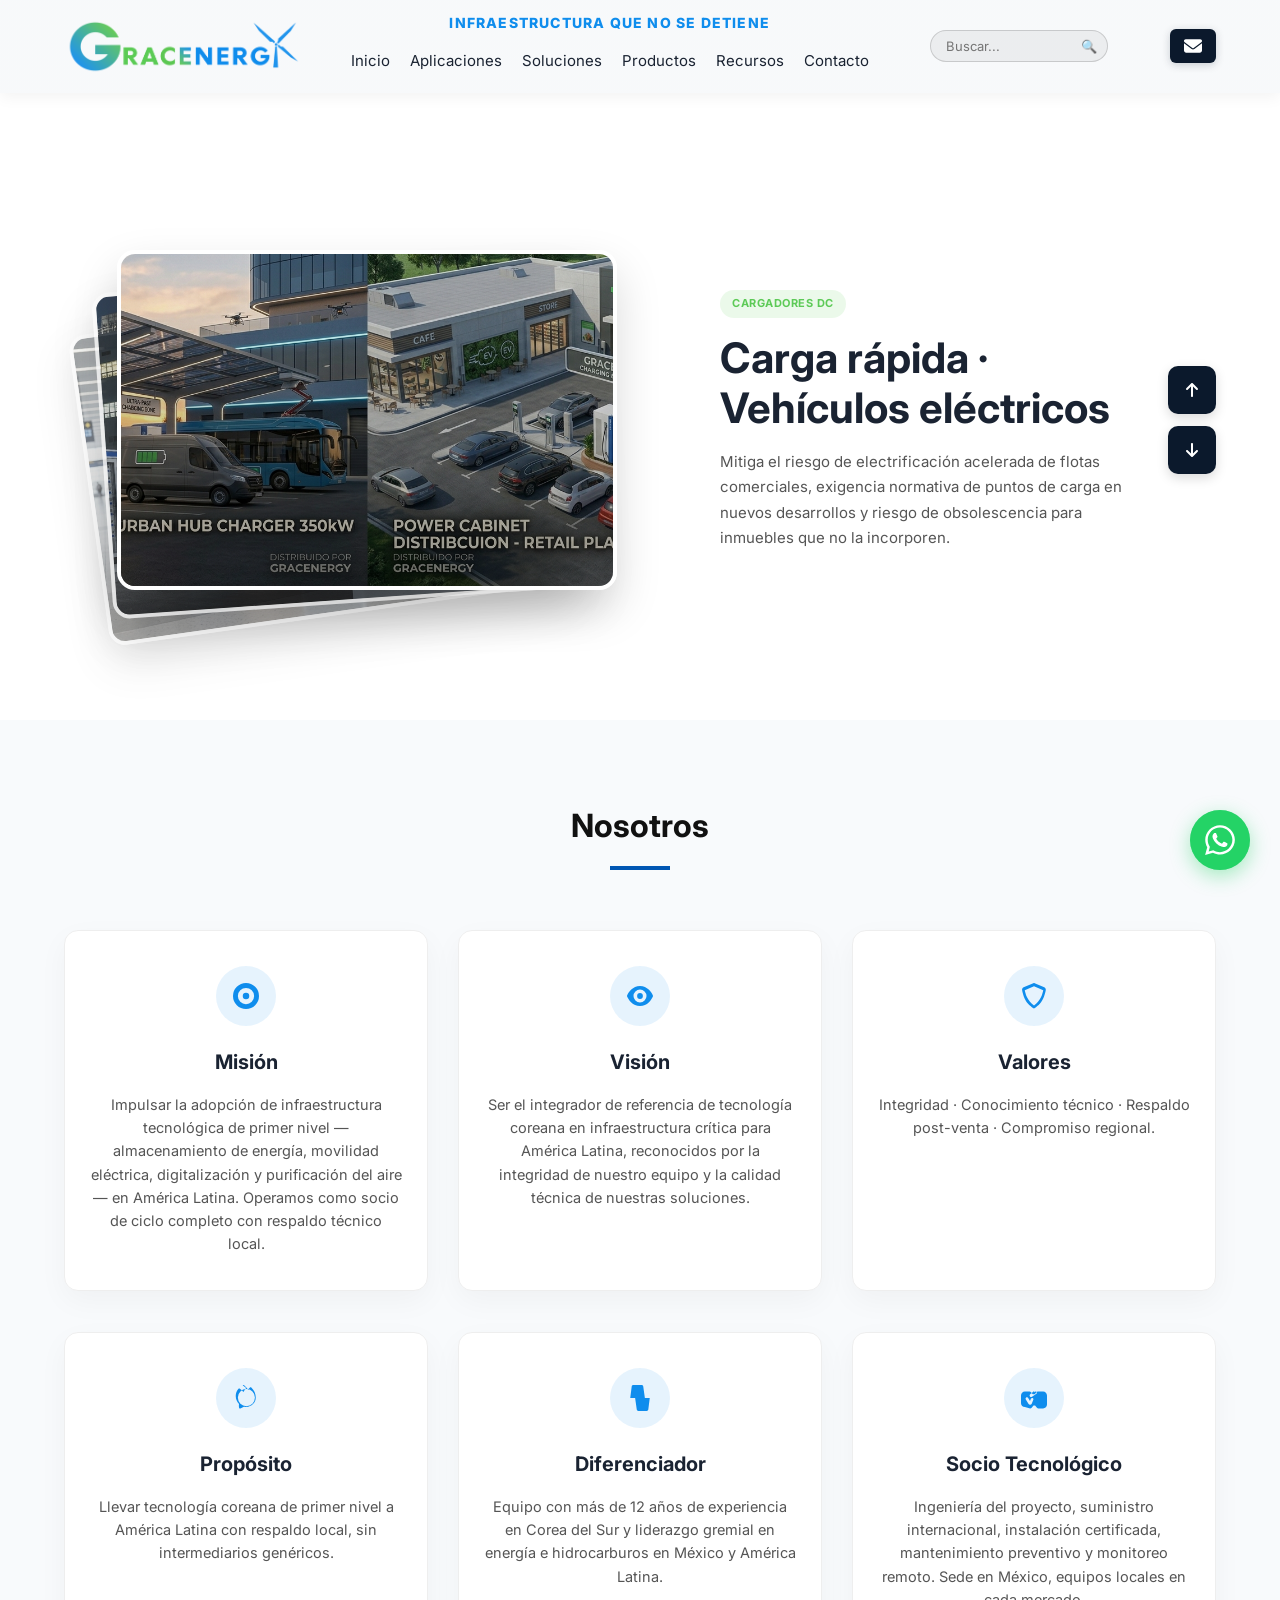
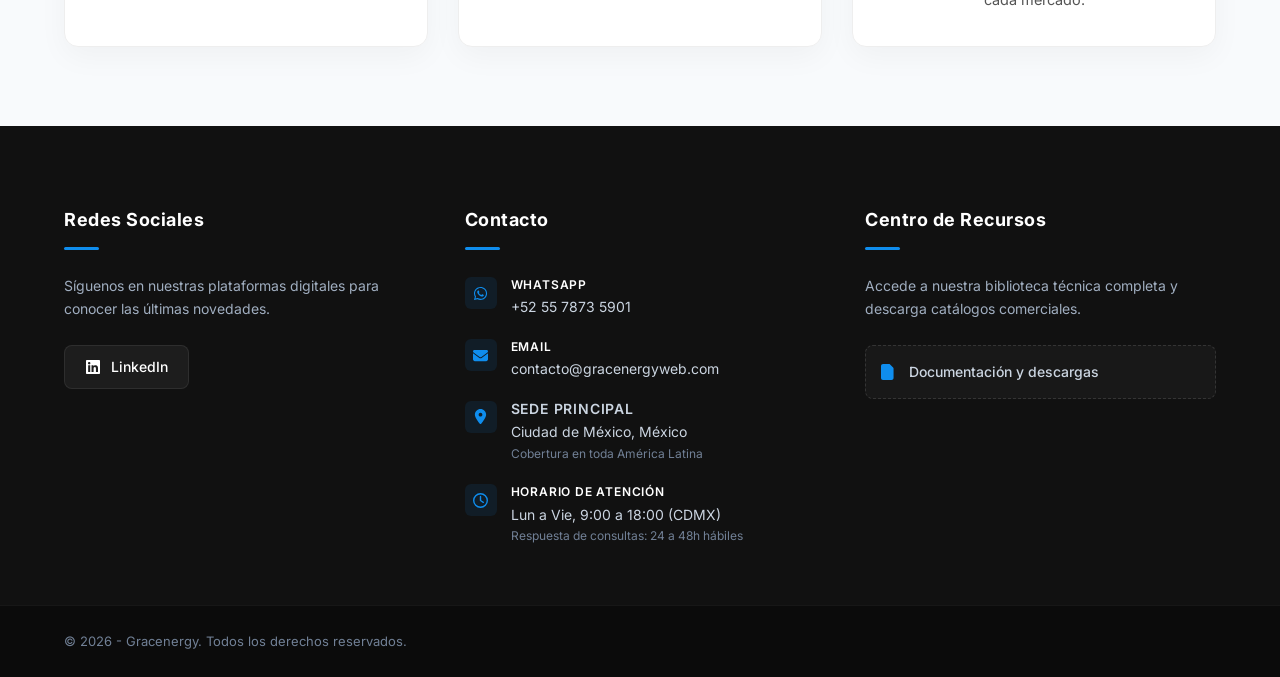
==== commit e08cffa8: "Initial commit html 3" ====
--- a/index.html
+++ b/index.html
@@ -13,31 +13,37 @@
 
 <header class="navbar" id="navbar">
     <div class="nav-container">
+        
         <a href="index.html" class="logo-container">
             <div class="logo-mock">
                 <img src="img/logo.png" alt="Logo Gracenergy" class="logo-img">
             </div>
         </a>
         
-
-<div class="nav-and-stripe-wrapper">
-    
-    <div class="corporate-stripe">
-        <p class="stripe-text">Infraestructura que no se detiene</p>
-    </div>
-
-    <nav class="nav-menu" id="nav-menu">
-        <a href="index.html" class="nav-link">Inicio</a>
-        <a href="aplicaciones.html" class="nav-link">Aplicaciones</a>
-        <a href="soluciones.html" class="nav-link">Soluciones</a>
-        <a href="productos.html" class="nav-link">Productos</a>
-        <a href="recursos.html" class="nav-link">Recursos</a>
-        <a href="contacto.html" class="nav-link">Contacto</a>
-    </nav>
-    
-</div>
+        <div class="nav-and-stripe-wrapper">
+            <div class="corporate-stripe">
+                <p class="stripe-text">Infraestructura que no se detiene</p>
+            </div>
+
+            <nav class="nav-menu" id="nav-menu">
+                <a href="index.html" class="nav-link">Inicio</a>
+                <a href="aplicaciones.html" class="nav-link">Aplicaciones</a>
+                <a href="soluciones.html" class="nav-link">Soluciones</a>
+                <a href="productos.html" class="nav-link">Productos</a>
+                <a href="recursos.html" class="nav-link">Recursos</a>
+                <a href="contacto.html" class="nav-link">Contacto</a>
+
+                <div class="search-container search-mobile-only">
+                    <form class="global-search-form" autocomplete="off">
+                        <input type="text" class="search-input" placeholder="Buscar...">
+                        <button type="submit" class="search-btn">🔍</button>
+                    </form>
+                    <div class="search-results-box"></div>
+                </div>
+            </nav>
+        </div>
         
-        <div class="search-container">
+        <div class="search-container search-desktop-only">
             <form id="global-search-form" autocomplete="off">
                 <input type="text" id="search-input" placeholder="Buscar..." required>
                 <button type="submit" id="search-btn">🔍</button>
@@ -46,7 +52,7 @@
         </div>
 
         <div class="webmail-container">
-            <a href="https://gracenergyweb.com/webmail/log-in" target="_blank" rel="noopener noreferrer" class="webmail-btn" title="Webmail">
+            <a href="https://gracenergyweb.com/webmail/log-in" target="_blank" rel="noopener noreferrer" class="webmail-btn" title="Webmail" aria-label="Acceder al Webmail">
                 <svg xmlns="http://www.w3.org/2000/svg" viewBox="0 0 512 512">
                     <path d="M48 64C21.5 64 0 85.5 0 112c0 15.1 7.1 29.3 19.2 38.4L236.8 313.6c11.4 8.5 27 8.5 38.4 0L492.8 150.4c12.1-9.1 19.2-23.3 19.2-38.4c0-26.5-21.5-48-48-48H48zM0 176V384c0 35.3 28.7 64 64 64H448c35.3 0 64-28.7 64-64V176L294.4 339.2c-22.8 17.1-54 17.1-76.8 0L0 176z"/>
                 </svg>
@@ -56,6 +62,7 @@
         <button class="hamburger" id="hamburger" aria-label="Abrir menú">
             <span></span><span></span><span></span>
         </button>
+
     </div>
 </header>
 
--- a/style.css
+++ b/style.css
@@ -86,6 +86,14 @@
     color: #1A2332; 
     text-decoration: none;
     letter-spacing: 1px;
+    max-width: 240px;
+    transition: max-width 0.3s ease;
+}
+
+.logo-img {
+    width: 100%;      
+    height: auto;     
+    display: block;
 }
 
 .nav-menu {
@@ -144,19 +152,44 @@
 
 /* Menú Hamburguesa para Móviles */
 .hamburger {
-    display: none;
+    display: none; 
     cursor: pointer;
     background: none;
     border: none;
     flex-direction: column;
     gap: 6px;
+    padding: 5px;
+    z-index: 1002;
 }
 
 .hamburger span {
+    display: block;
     width: 25px;
     height: 3px;
     background-color: #111111;
-    transition: var(--transition-fast);
+    border-radius: 3px;
+    transition: transform 0.3s ease, opacity 0.3s ease, background-color 0.3s ease;
+    transform-origin: 1px center; /* Define el punto de pivote ideal para el giro */
+}
+
+/* --- ESTADO ACTIVO: Transformación en una X --- */
+
+/* La primera línea gira 45 grados hacia abajo */
+.hamburger.active span:nth-child(1) {
+    transform: rotate(45deg) translate(1px, 1px);
+    background-color: var(--primary-color); /* Opcional: cambia de color al activarse */
+}
+
+/* La línea del medio se desvanece moviéndose hacia la izquierda */
+.hamburger.active span:nth-child(2) {
+    opacity: 0;
+    transform: translateX(-10px);
+}
+
+/* La tercera línea gira 45 grados hacia arriba */
+.hamburger.active span:nth-child(3) {
+    transform: rotate(-45deg) translate(1px, -1px);
+    background-color: var(--primary-color); /* Opcional: cambia de color al activarse */
 }
 
 /* ESTILO DEL NUEVO BOTÓN DE WEBMAIL (SOBRE ELECTRÓNICO) */
@@ -796,29 +829,190 @@
     }
 }
 
+/* ==========================================================================
+   BLOQUE EN MEDIA QUERY: CORRECCIONES Y RESPONSIVIDAD PARA CELULARES
+   ========================================================================== */
 @media (max-width: 768px) {
-    .hamburger { display: flex; }
+    /* 1. LOGO DE LA EMPRESA (Adaptado a móviles) */
+    .logo-mock {
+        max-width: 130px; 
+    }
+
+    /* 2. MENÚ HAMBURGUESA: Estructura, Visibilidad y Animación a X */
+    .hamburger { 
+        display: flex; 
+        cursor: pointer;
+        background: none;
+        border: none;
+        flex-direction: column;
+        gap: 6px;
+        padding: 5px;
+        z-index: 1005; /* Capa superior para el botón de cierre */
+    }
+
+    .hamburger span {
+        display: block;
+        width: 25px;
+        height: 3px;
+        background-color: var(--primary-color); 
+        border-radius: 3px;
+        transition: transform 0.3s ease, opacity 0.3s ease, background-color 0.3s ease;
+        transform-origin: 1px center;
+    }
+
+    .hamburger.active span:nth-child(1) {
+        transform: rotate(45deg) translate(1px, 1px);
+    }
+
+    .hamburger.active span:nth-child(2) {
+        opacity: 0;
+        transform: translateX(-10px);
+    }
+
+    .hamburger.active span:nth-child(3) {
+        transform: rotate(-45deg) translate(1px, -1px);
+    }
+
+    /* 3. MENÚ DESPLEGABLE MÓVIL (Fondo blanco y Texto Azul Corporativo) */
     .nav-menu {
         position: fixed;
         top: 0;
-        right: -100%;
+        right: -100%; 
+        width: 80%;   
+        max-width: 320px;
         height: 100vh;
-        width: 70%;
-        background-color: rgba(17, 17, 17, 0.98);
+        background-color: rgba(15, 141, 237, 0.5);
+        backdrop-filter: blur(12px);
+        -webkit-backdrop-filter: blur(12px);
         flex-direction: column;
         justify-content: center;
         align-items: center;
+        gap: 30px;
+        padding: 40px;
+        transition: right 0.4s cubic-bezier(0.165, 0.84, 0.44, 1);
+        z-index: 1001; 
+        box-shadow: -5px 0 25px rgba(0, 0, 0, 0.1);
+    }
+
+    .nav-menu.active { 
+        right: 0; 
+    }
+
+    .nav-menu .nav-link {
+        font-size: 18px;
+        font-weight: 600;
+        color: #F6F8FA;
+        width: 100%;
+        text-align: center;
+        padding: 10px 0;
         transition: var(--transition-fast);
     }
-    .nav-menu.active { right: 0; }
-    .vertical-item, .row-reverse { flex-direction: column; gap: 20px; }
-    .item-img-box { max-width: 100%; height: 220px; }
-    .footer-grid { grid-template-columns: 1fr; gap: 30px; }
-    .bottom-flex { flex-direction: column; gap: 10px; text-align: center; }
-    .search-container { margin: 10px 0; order: -1; width: 80%; }
-    #global-search-form { width: 100%; }
-    #search-input { width: 100% !important; }
-    .webmail-container { margin-right: 15px; }
+
+    .nav-menu .nav-link:hover,
+    .nav-menu .nav-link:active {
+       color: var(--primary-color); 
+    }
+
+    /* 4. ELEMENTOS QUE SE OCULTAN DETRÁS DEL PANEL BLANCO */
+    .webmail-container { 
+        margin-right: 15px; 
+        position: relative; 
+        z-index: 990; 
+    }
+
+    /* 5. RESPONSIVIDAD GENERAL (Estilos originales de tu sitio) */
+    .vertical-item, .row-reverse { 
+        flex-direction: column; 
+        gap: 20px; 
+    }
+    
+    .item-img-box { 
+        max-width: 100%; 
+        height: 220px; 
+    }
+    
+    .footer-grid { 
+        grid-template-columns: 1fr; 
+        gap: 30px; 
+    }
+    
+    .bottom-flex { 
+        flex-direction: column; 
+        gap: 10px; 
+        text-align: center; 
+    }
+    
+    .search-container { 
+        margin: 10px 0; 
+        order: -1; 
+        width: 80%; 
+    }
+    
+    #global-search-form { 
+        width: 100%; 
+    }
+    
+    #search-input { 
+        width: 100% !important; 
+    }
+
+    /* ==========================================================================
+       6. OPTIMIZACIÓN EXCLUSIVA PARA LA PÁGINA DE CONTACTO (Evita desbordamiento)
+       ========================================================================== */
+    /* Forzar a que la estructura contenedora no supere el ancho del celular */
+    .contact-container,
+    .contact-grid,
+    .contact-wrapper,
+    main,
+    section {
+        width: 100% !important;
+        max-width: 100% !important;
+        overflow-x: hidden; /* Corta cualquier residuo que intente salirse */
+        padding-left: 15px !important;
+        padding-right: 15px !important;
+    }
+
+    /* Si usas un sistema de dos columnas (Info a la izq y Formulario a la der) */
+    .contact-grid, 
+    .contact-layout {
+        display: flex !important;
+        flex-direction: column !important; /* Pasa de columnas a filas verticales */
+        gap: 30px !important;
+    }
+
+    /* Ajustar inputs, cajas de texto y el mapa de Google Maps para que midan exactamente el 100% de su celda */
+    .contact-form,
+    .contact-form form,
+    .form-group,
+    .contact-info,
+    iframe {
+        width: 100% !important;
+        max-width: 100% !important;
+    }
+
+    /* Asegura que los campos internos no tengan anchos fijos heredados de escritorio */
+    .contact-form input,
+    .contact-form textarea,
+    .contact-form select,
+    .contact-form button {
+        width: 100% !important;
+        max-width: 100% !important;
+        box-sizing: border-box; /* Incluye padding dentro del cálculo del ancho total */
+    }
+
+    /* Reducir los títulos grandes en celulares para evitar saltos de línea raros */
+    .section-title, 
+    .contact-title {
+        font-size: 24px !important;
+        text-align: center;
+    }
+}
+
+/* ==========================================================================
+   7. AJUSTE APARTE: BOTÓN FLOTANTE DE WHATSAPP
+   ========================================================================== */
+.whatsapp-float {
+    z-index: 995 !important; 
 }
 
 /* ==========================================================================
@@ -2010,4 +2204,70 @@
 #soluciones .item-info p {
     text-align: justify;
     text-justify: inter-word; 
+}
+
+/* --- ESTILOS GENERALES DE ESCRITORIO --- */
+.search-mobile-only {
+    display: none !important; /* Oculto en pantallas grandes */
+}
+
+/* --- DENTRO DE TU MEDIA QUERY ACTUAL @media (max-width: 768px) --- */
+@media (max-width: 768px) {
+    
+    /* Ocultamos el buscador que solía verse en la barra superior */
+    .search-desktop-only {
+        display: none !important;
+    }
+
+    /* Mostramos y adaptamos el buscador dentro del menú hamburguesa */
+    .search-mobile-only {
+        display: flex !important;
+        margin-top: 20px; /* Separación respecto al último enlace (Contacto) */
+        width: 85%;       /* Se adapta al ancho del menú móvil */
+        justify-content: center;
+    }
+
+    /* Forzamos a que el formulario ocupe el espacio adecuado en móvil */
+    .search-mobile-only .global-search-form {
+        display: flex;
+        width: 100%;
+        background: rgba(255, 255, 255, 0.15); /* Fondo contrastante con el desenfoque */
+        border: 1px solid rgba(255, 255, 255, 0.3);
+        border-radius: 20px;
+        padding: 5px 12px;
+    }
+
+    .search-mobile-only .search-input {
+        background: transparent;
+        border: none;
+        outline: none;
+        color: #ffffff; /* Texto blanco para resaltar sobre el fondo azul/móvil */
+        font-size: 15px;
+        padding: 5px;
+        width: 100%;    /* Toma todo el ancho disponible */
+    }
+
+    .search-mobile-only .search-input::placeholder {
+        color: rgba(255, 255, 255, 0.7);
+    }
+
+    .search-mobile-only .search-btn {
+        background: none;
+        border: none;
+        color: #ffffff;
+        cursor: pointer;
+        font-size: 15px;
+    }
+
+    /* Ajuste para los resultados de búsqueda flotantes en móvil */
+    .search-mobile-only .search-results-box {
+        position: absolute;
+        top: 50px;
+        left: 0;
+        width: 100%;
+        background-color: rgba(11, 25, 44, 0.98);
+        border: 1px solid rgba(255, 255, 255, 0.15);
+        border-radius: 8px;
+        z-index: 1020;
+    }
 }
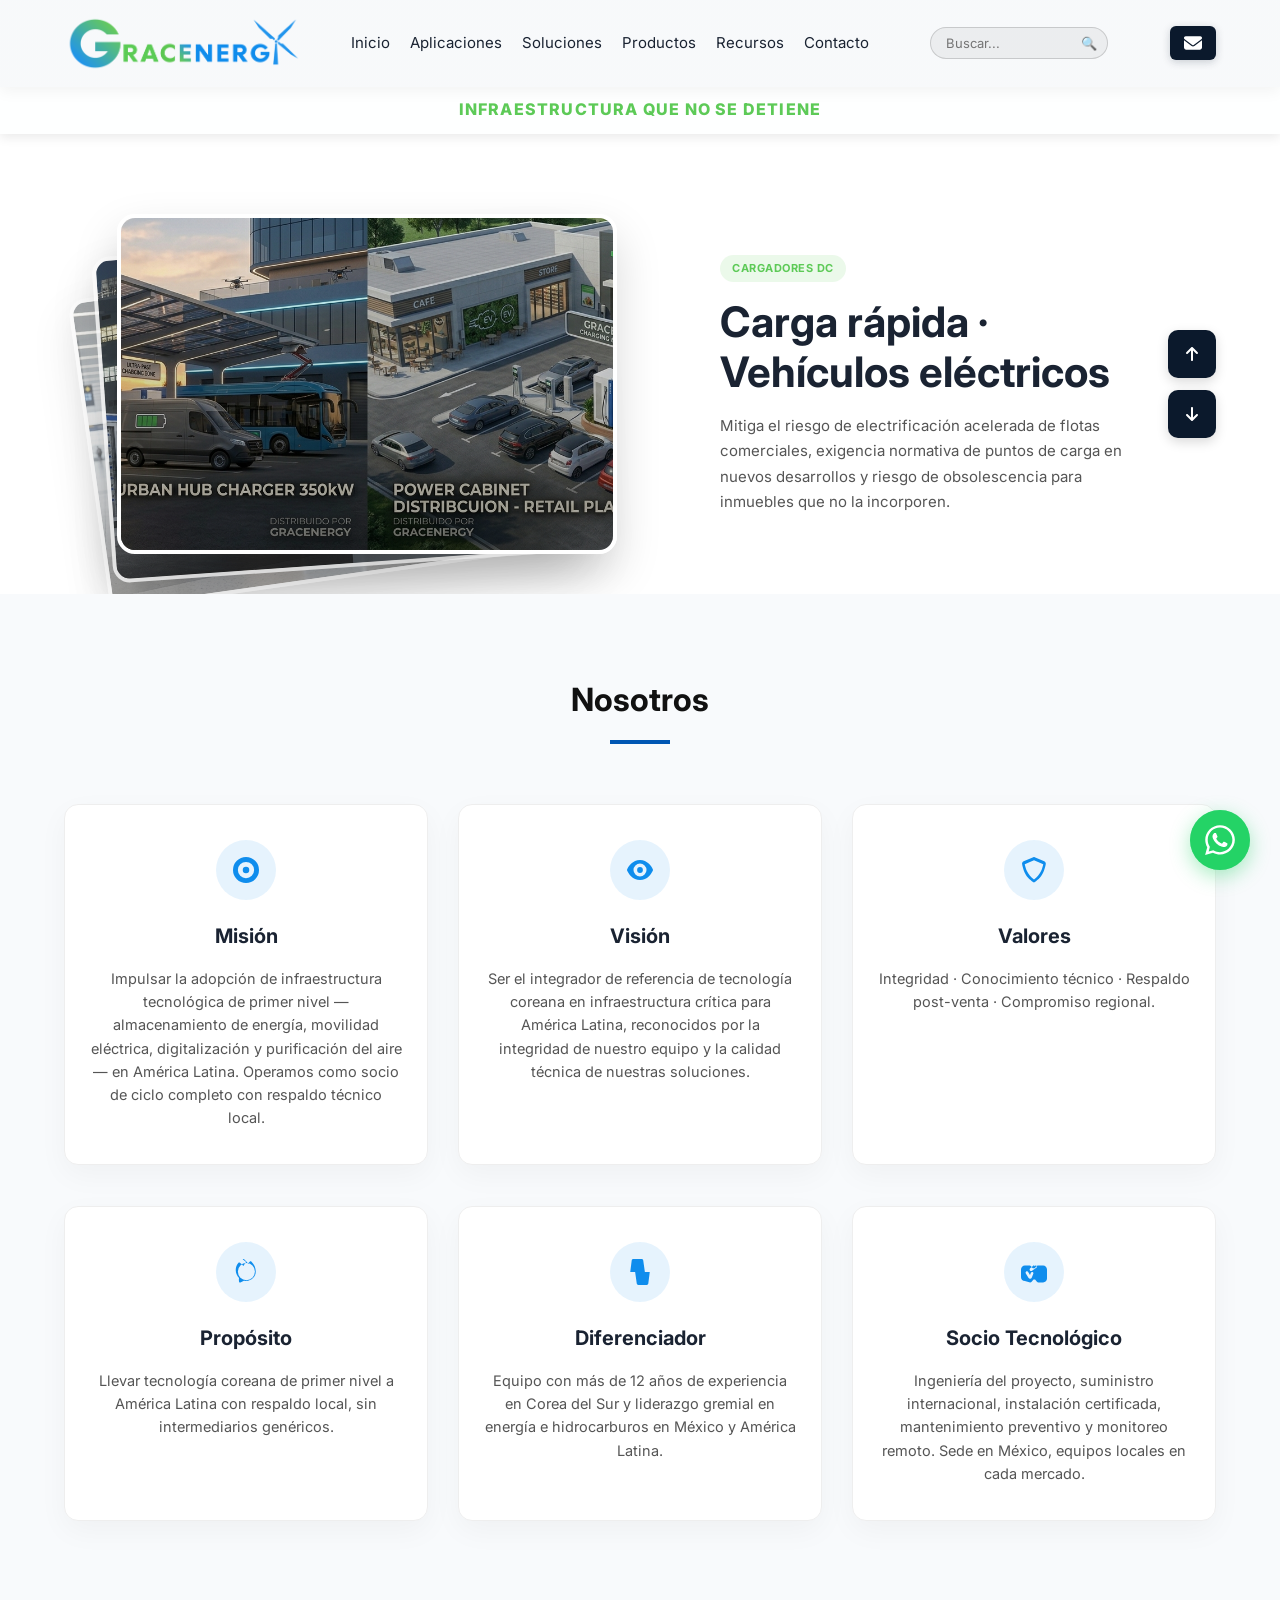
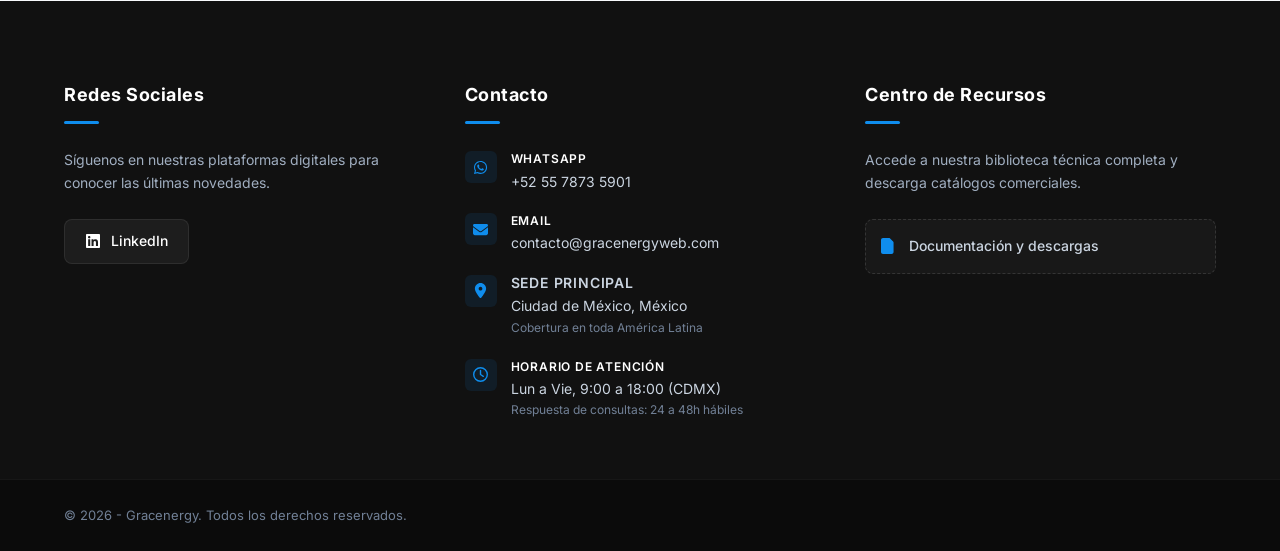
==== commit 67978c5e: "Initial commit" ====
--- a/index.html
+++ b/index.html
@@ -21,10 +21,6 @@
         </a>
         
         <div class="nav-and-stripe-wrapper">
-            <div class="corporate-stripe">
-                <p class="stripe-text">Infraestructura que no se detiene</p>
-            </div>
-
             <nav class="nav-menu" id="nav-menu">
                 <a href="index.html" class="nav-link">Inicio</a>
                 <a href="aplicaciones.html" class="nav-link">Aplicaciones</a>
@@ -66,10 +62,14 @@
     </div>
 </header>
 
+<div class="corporate-stripe-hero">
+    <p class="stripe-text">Infraestructura que no se detiene</p>
+</div>
 
     <section class="hero-arc-section" id="inicio">
+
         <div class="hero-arc-container">
-            
+
             <div class="arc-carousel-wrapper">
                 <div class="arc-carousel" id="arc-carousel">
                     <div class="arc-item active" data-index="0">
--- a/style.css
+++ b/style.css
@@ -2270,4 +2270,55 @@
         border-radius: 8px;
         z-index: 1020;
     }
+}
+
+/* --- FRANJA CORPORATIVA DEBAJO DE LA NAVBAR FIXED --- */
+.corporate-stripe-hero {
+    width: 100%;
+    background-color: #feffff;
+    text-align: center;
+    
+    /* SOLUCIÓN DEFINITIVA: */
+    
+    padding-top: 100px;    
+    padding-bottom: 15px;  
+    padding-left: 10px;
+    padding-right: 10px;
+
+    position: relative;
+    z-index: 99; 
+    box-shadow: 0 4px 10px rgba(0, 0, 0, 0.08);
+}
+
+.corporate-stripe-hero .stripe-text {
+    /*color: #1A2332;*/
+    color: #5DCA57 ;
+    font-size: 16px;
+    font-weight: 800;
+    letter-spacing: 1.2px;
+    margin: 0;
+    text-transform: uppercase;
+    display: block;
+}
+
+
+.hero-arc-section {
+    padding-top: 40px !important; 
+    min-height: auto !important;
+}
+
+
+@media (max-width: 768px) {
+    .corporate-stripe-hero {
+        padding-top: 85px; 
+        padding-bottom: 12px;
+    }
+    .corporate-stripe-hero .stripe-text {
+        font-size: 13px; 
+        letter-spacing: 0.8px;
+    }
+    
+    .hero-arc-section {
+        padding-top: 20px !important;
+    }
 }
